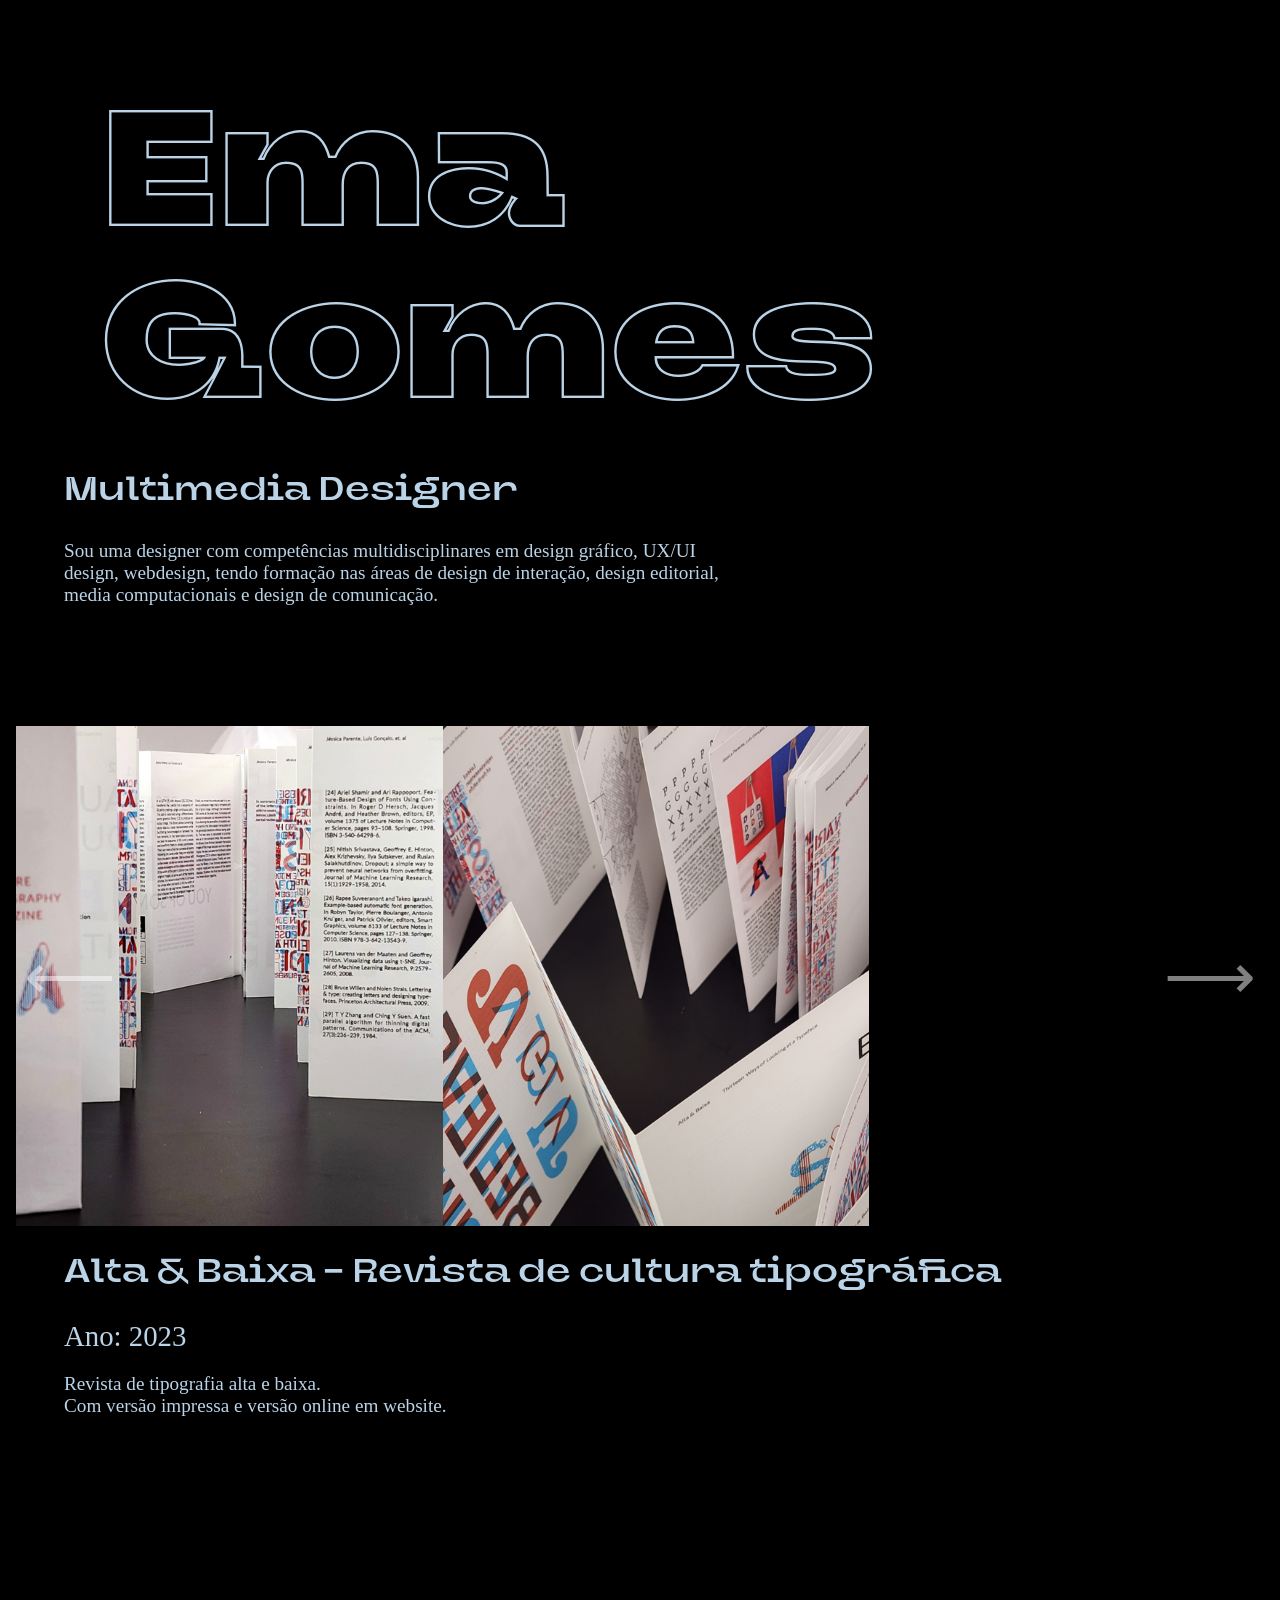
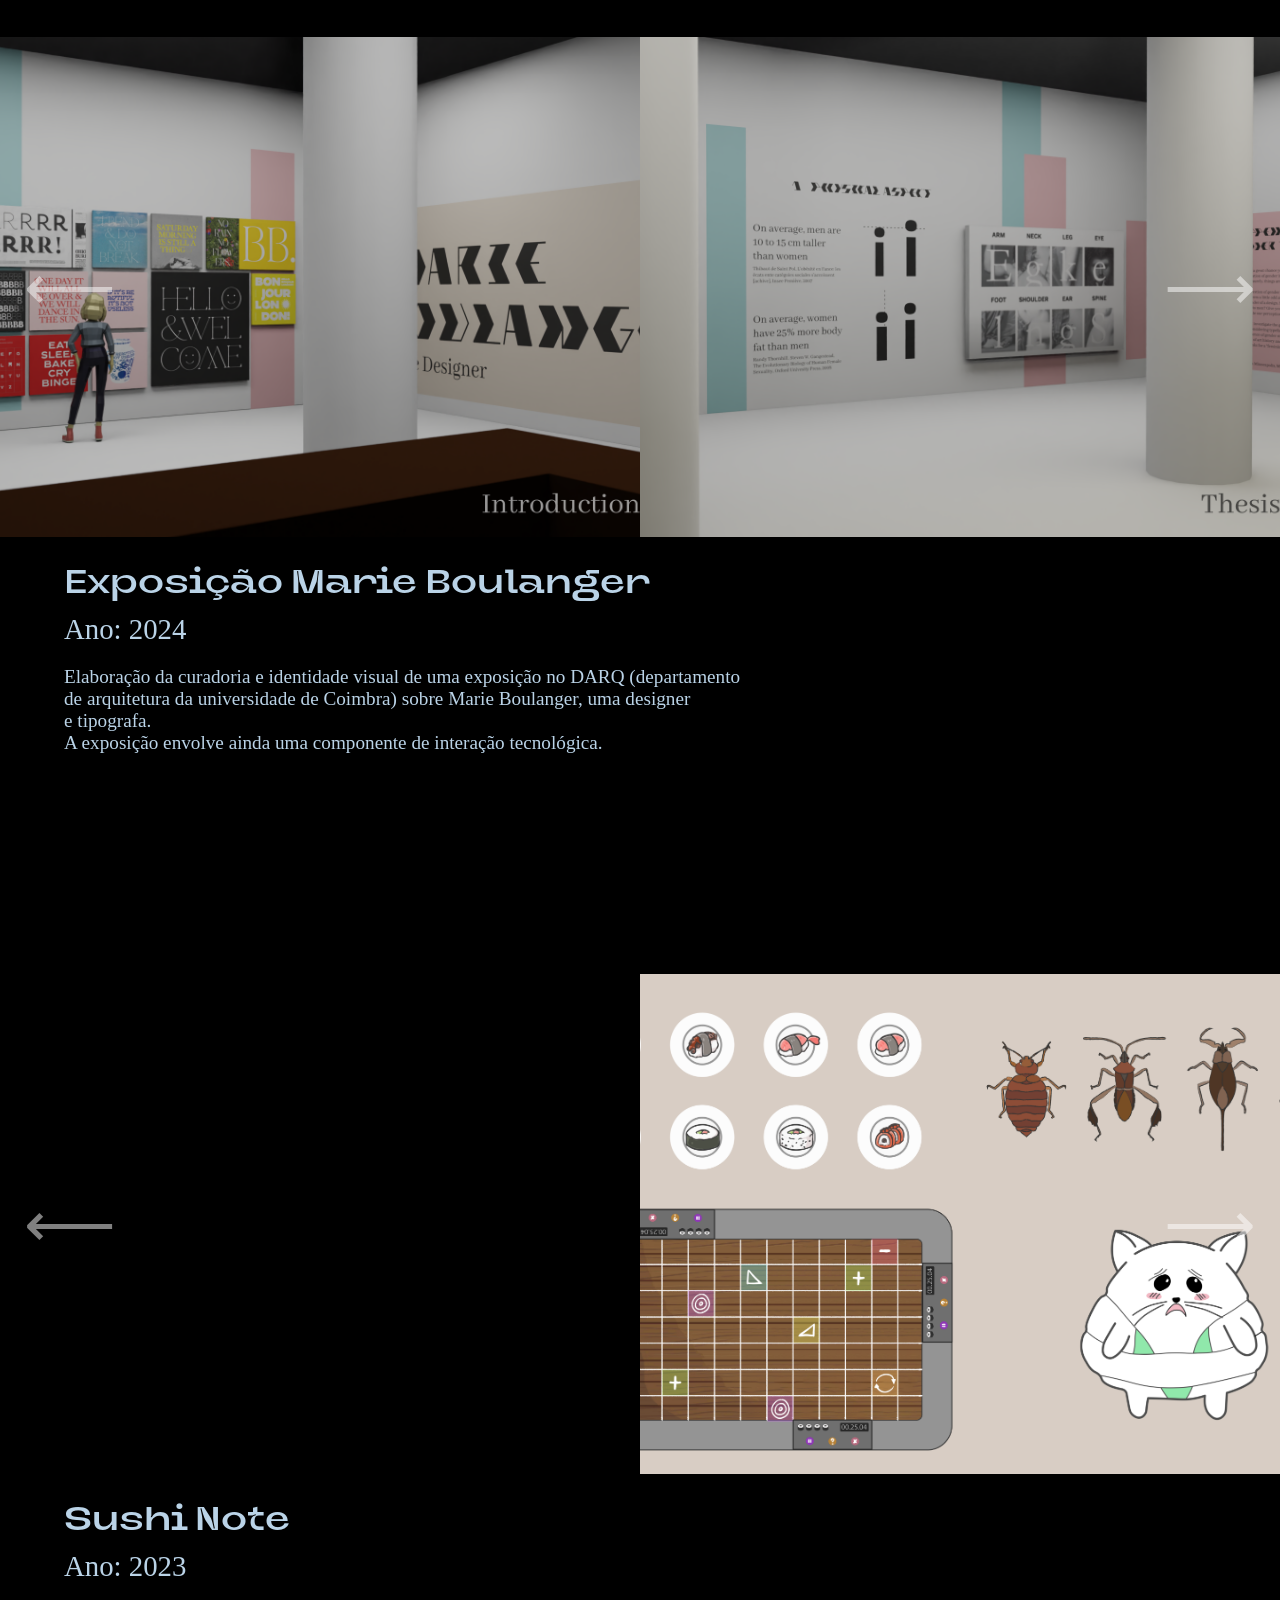
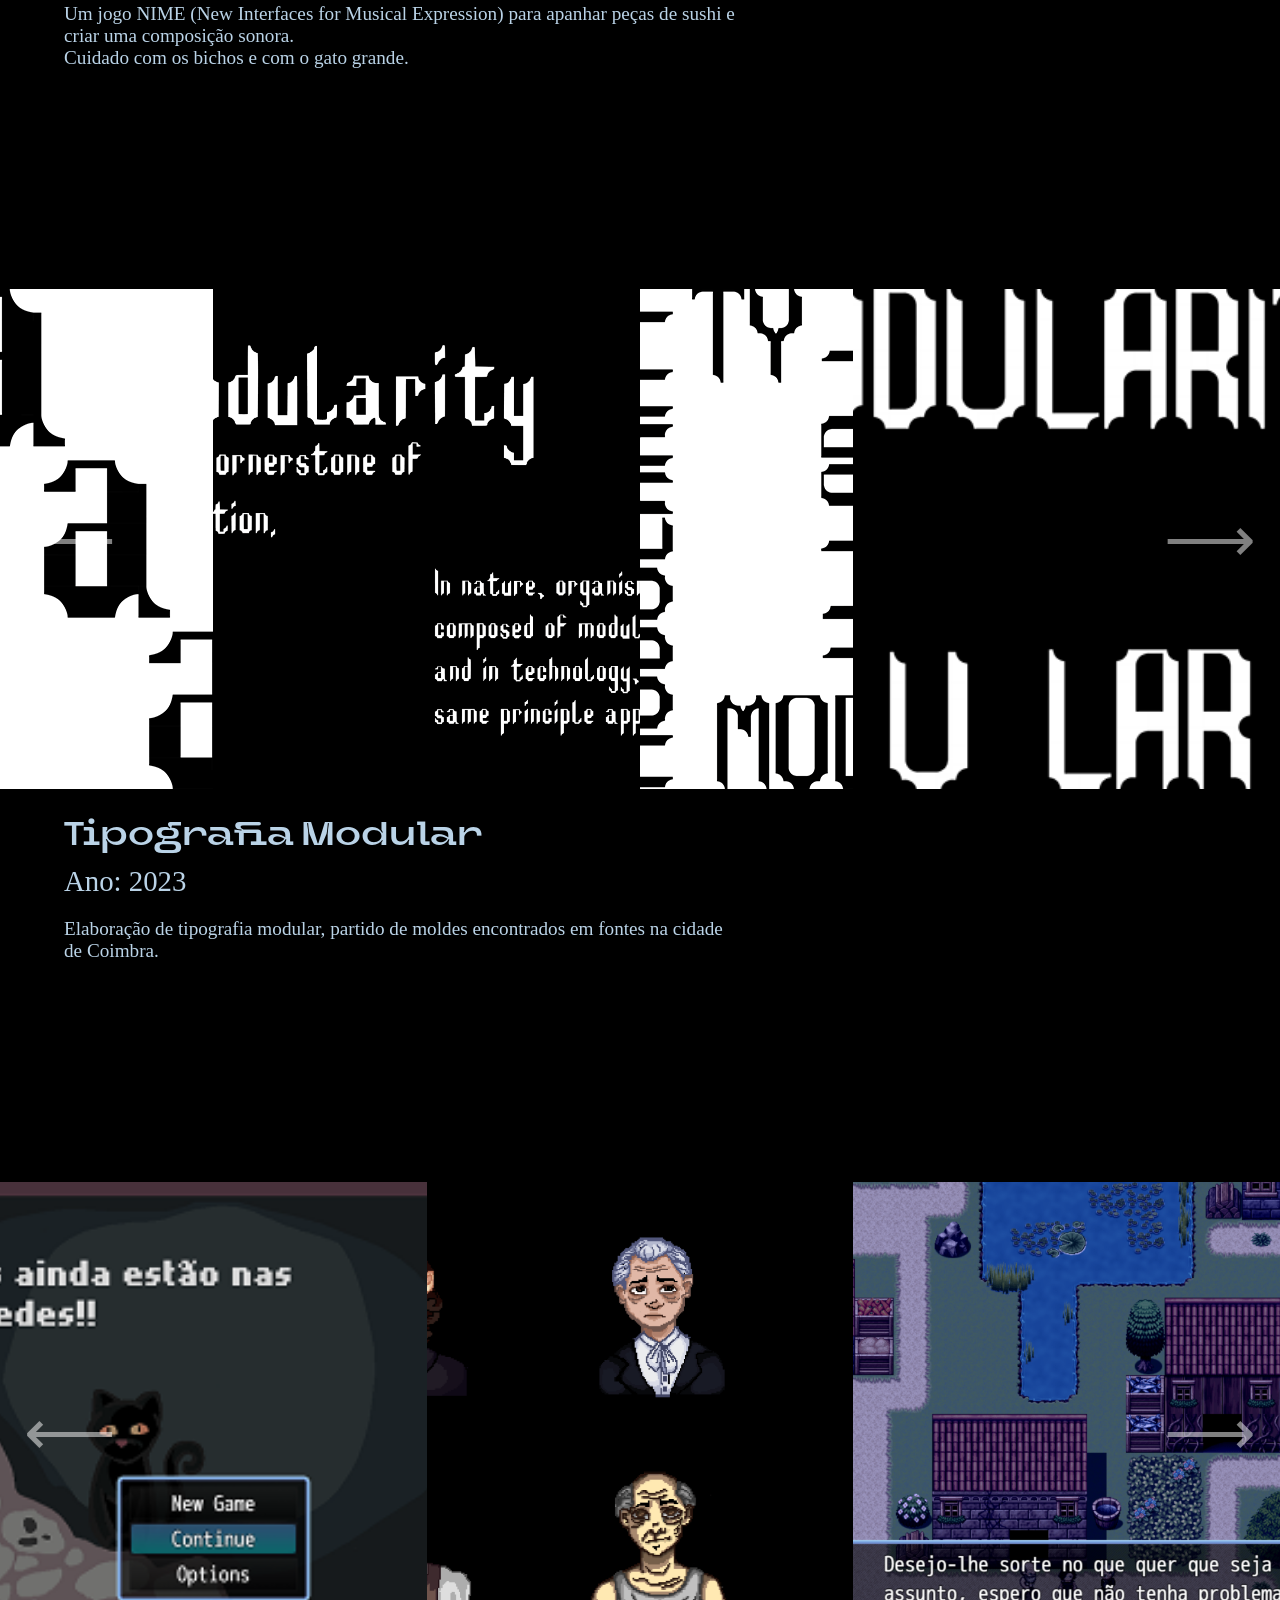
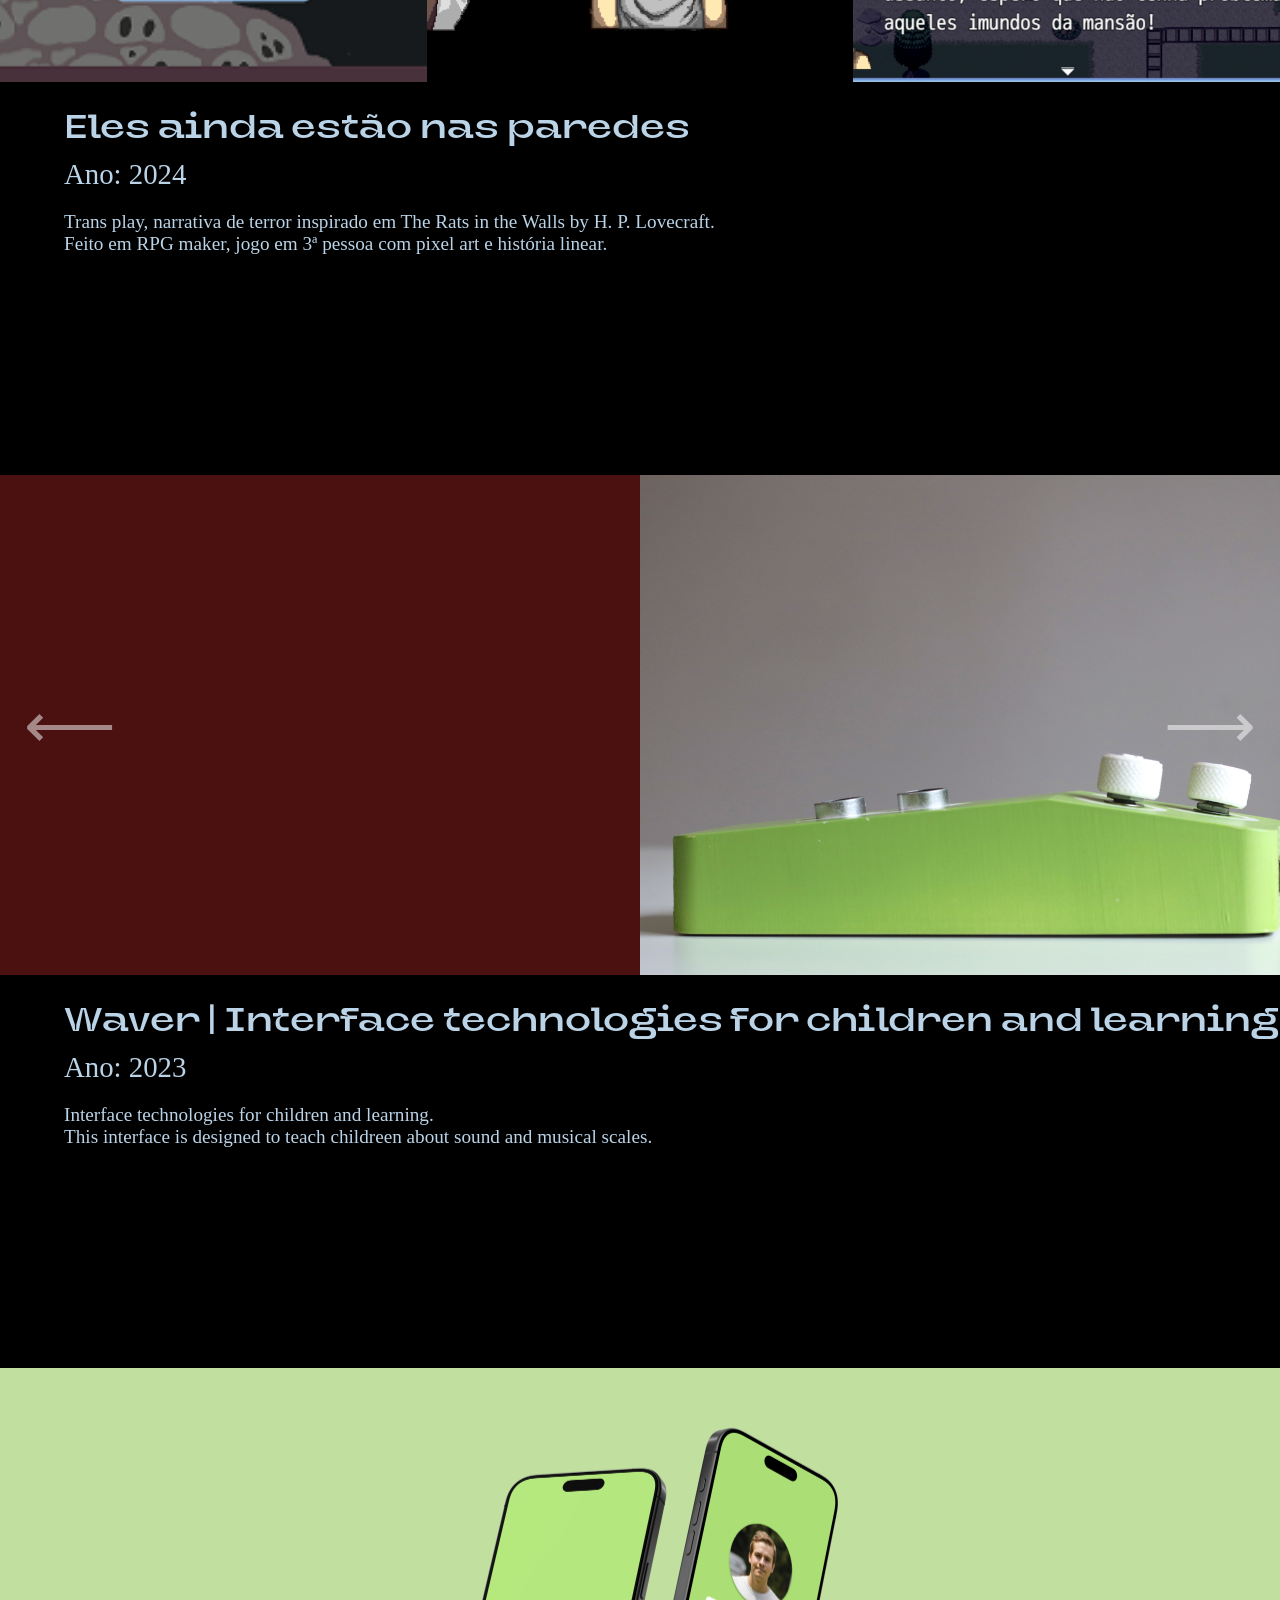
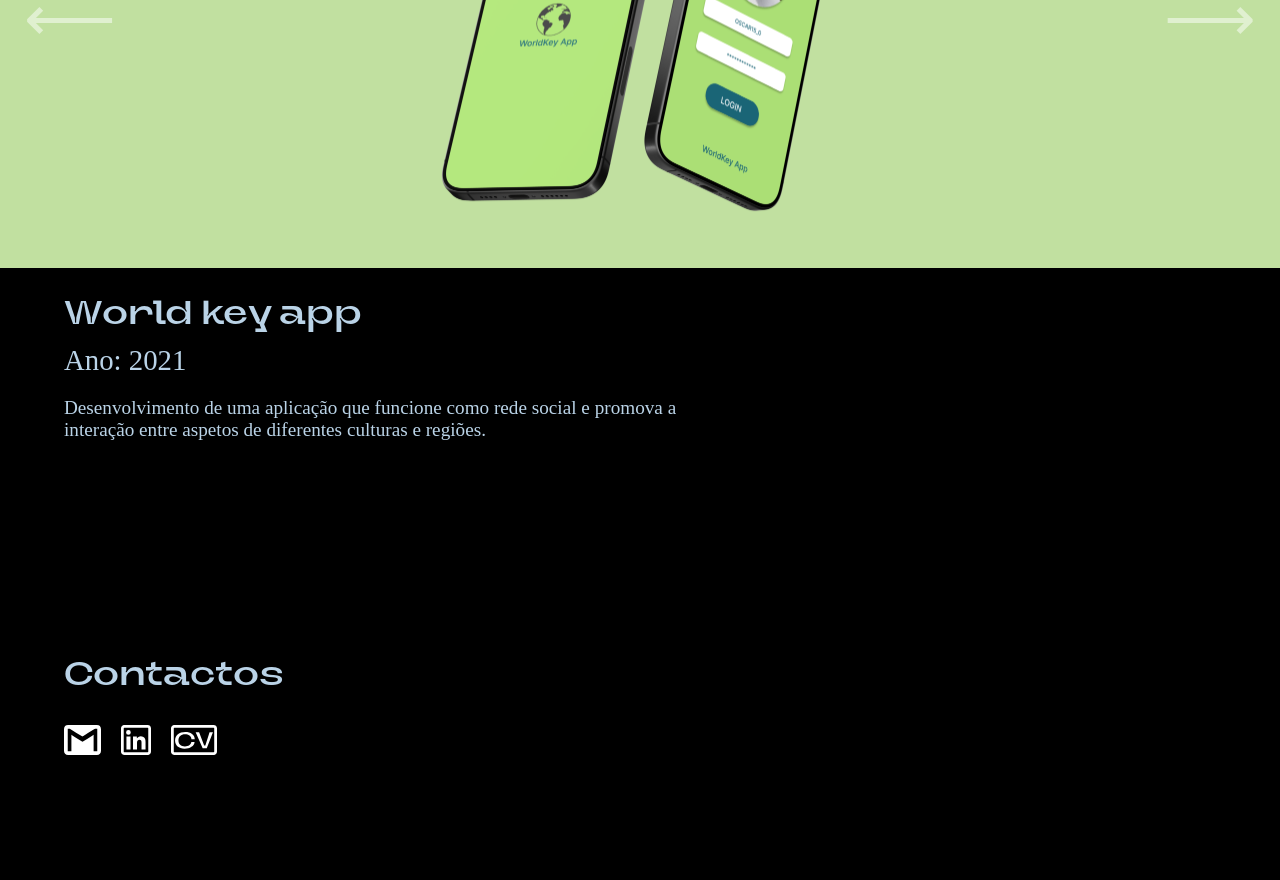
==== portefoleo.html @ 269796a4 "contactos" ====
<!DOCTYPE html>
<html lang="en">
<head>
    <meta charset="UTF-8">
    <meta name="viewport" content="width=device-width, initial-scale=1.0">
    <link rel="stylesheet" href="css/port.css">
    <title>Portefóleo</title>
</head>
<body>

    <!-- <svg 
    viewBox="0 0 200 200"
    xmlns='http://www.w3.org/2000/svg'>

    <filter id='noiseFilter'>
        <feTurbulence 
        type='fractalNoise' 
        baseFrequency='0.85' 
        numOctaves='3' 
        stitchTiles='stitch' />
    </filter>

    <rect
        width='100%' 
        height='100%' 
        filter='url(#noiseFilter)' />
    </svg> 

    <rect width='100%' height='100%' filter='url(#noiseFilter)' />
    </svg>-->

    <div id = "noise"></div>
    <section className = "first-page">
        <div class="nome">
            <!-- <img id = "ema" src = "imagens/ema.png" height = 300px>
            <img id = "gomes"src = "imagens/gomes.png" height = 300px> -->
            <h1 class = n>Ema Gomes</h1>
            <h3 class = "n2">Multimedia Designer</h3>
            <p class = "desc desc1">Sou uma designer com competências multidisciplinares em design gráfico, UX/UI design, webdesign, tendo formação nas áreas de design de interação, design editorial, media computacionais e design de comunicação.</p>

            
        </div>
        
        <!-- <h1>Ema Gomes</h1> -->
        
        
        <!-- <p>Interaction <br/> User experience <br/> Editorial </p> -->
        <!-- <p>Picture</p> -->
        <!-- <p><a href="#portfoleo">See my portfoleo</a></p> -->
    </section>
    


    <section class="work-list">
        <!-- <h2 id = "portfoleo">Portefoleo</h2> -->

        <div class ="works">
            <div class = "work work1 w-altabaixa" data-carousel> <!--Ading scroll h-->
                <div class="imagens">
                    <button class="carrossel-button prev" data-carousel-button="prev">&#10229;</button>
                    <button class="carrossel-button next" data-carousel-button="next">&#10230;</button>
                    <div class = "slide" data-slides>
                        <div class = "item item-1" data-active>
                            <img id="capa-alta-baixa" src="imagens/altabaixa/Pictur1.png" alt="capa" height = 385px>
                            <img src="imagens/altabaixa/Picture8.png" alt="capa" height = 385px>
                            <img src="imagens/altabaixa/Picture9.png" alt="" height = 385px>
                        </div>
                        <div class = "item item-2" >
                            <img src="imagens/altabaixa/Picture3.png" alt="" height = 385px>
                            <img src="imagens/altabaixa/Picture4.png" alt="" height = 385px>
                            <img src="imagens/altabaixa/Picturee13.png" alt="" height = 385px>
                            
                        </div>
                        <div class = "item item-3" >
                            <img src="imagens/altabaixa/Picture5.png" alt="" height = 385px>
                            <img src="imagens/altabaixa/Picture6.png" alt="" height = 385px>
                            <img src="imagens/altabaixa/Picture14.png" alt="" height = 385px>
                        </div>
                        <div class = "item item-4" >
                            <iframe width="560" height="315" src="https://www.youtube.com/embed/4wIBXb7jiBE?si=EVlKuIB4QHSi4cDA" title="YouTube video player" frameborder="0" allow="accelerometer; autoplay; clipboard-write; encrypted-media; gyroscope; picture-in-picture; web-share" referrerpolicy="strict-origin-when-cross-origin" allowfullscreen></iframe>
                        </div>
                        <div class = "item item-5">
                            <img src="imagens/altabaixa/poster1.png" alt="" height = 385px>
                            <img src="imagens/altabaixa/poster2.png" alt="" height = 385px>
                            <img src="imagens/altabaixa/poster3.png" alt="" height = 385px>
                            <img src="imagens/altabaixa/poster4.png" alt="" height = 385px>
                        </div>
                    </div>
                </div>
                <h3 class="n3">Alta & Baixa - Revista de cultura tipográfica</h3>|
                <p class="n3">Ano: 2023</p>
                <p class = "desc">Revista de tipografia alta e baixa. <br> Com versão impressa e versão online em website.</p>
            </div>

            <div class = "work work2 w-marie">
                <div class = "imagens" data-carousel>
                    <button class="carrossel-button prev"  data-carousel-button="prev">&#10229;</button>
                    <button class="carrossel-button next"  data-carousel-button="next">&#10230;</button>
                    <div class = "slide" data-slides>
                        <div class = "item item-1" data-active>
                            <img src="imagens/marieboulanger/rooms/1.png" alt="" height = 485px>
                            <img src="imagens/marieboulanger/rooms/2.png" alt="" height = 485px>
                            
                            <!-- <img src="imagens/marieboulanger/p3.png" alt="" height = 285px> -->
                        </div>
                        <div class = "item item-2">
                            <img src="imagens/marieboulanger/p1.png" alt="" height = 485px>
                            <img src="imagens/marieboulanger/p2.png" alt="" height = 485px>
                        </div>
                        <div class = "item item-3">
                            <img src="imagens/marieboulanger/rooms/3.png" alt="" height = 485px>
                            <img src="imagens/marieboulanger/rooms/4.png" alt="" height = 485px>
                        </div>
                        <div class = "item item-4">
                            <!-- <video autoplay muted loop poster="??" height="485">
                                <source src="imagens/marieboulanger/36_Days_Type.mp4" type="video/mp4">
                            </video> -->
                            <iframe width="560" height="315" src="https://www.youtube.com/embed/sMbvD4n1VCU?si=5AUsHTsv8pdJV5V3" title="YouTube video player" frameborder="0" allow="accelerometer; autoplay; clipboard-write; encrypted-media; gyroscope; picture-in-picture; web-share" referrerpolicy="strict-origin-when-cross-origin" allowfullscreen></iframe>
                            <img src="imagens/marieboulanger/rooms/5.png" alt="" height = 485px>                        
                        </div>
                        <div class = "item item-4">
                            <img src="imagens/marieboulanger/rooms/6.png" alt="" height = 485px>
                            <img src="imagens/marieboulanger/rooms/7.png" alt="" height = 485px>
                        </div>
                        <div class = "item item-4">
                            <img src="imagens/marieboulanger/p3.png" alt="" height = 485px>
                            <iframe width="560" height="315" src="https://www.youtube.com/embed/MCFWyleUCBg?si=Qqrh56YI_nTz22EN" title="YouTube video player" frameborder="0" allow="accelerometer; autoplay; clipboard-write; encrypted-media; gyroscope; picture-in-picture; web-share" referrerpolicy="strict-origin-when-cross-origin" allowfullscreen></iframe>
                        </div>
                    </div>
                    <!--Falta colocar a parte dos mockups e posters-->
                </div>
                <h3 class="n3">Exposição Marie Boulanger</h3>
                <p class="n3">Ano: 2024</p>
                <p class="desc">Elaboração da curadoria e identidade visual de uma exposição no DARQ (departamento de arquitetura da universidade de Coimbra) sobre Marie Boulanger, uma designer e tipografa. <br> A exposição envolve ainda uma componente de interação tecnológica.</p>
            </div>

            <div class = "work work3 w-sushinote">
                <div class = "imagens" data-carousel>
                    <button class="carrossel-button prev" data-carousel-button="prev">&#10229;</button>
                    <button class="carrossel-button next" data-carousel-button="next">&#10230;</button>
                    <div class = "slide" data-slides>
                        <div class = "item item-1" data-active>
                            <iframe width="560" height="315" src="https://www.youtube.com/embed/Fs2k1uYYgh0?si=ehAZXRCUzp5EtNRN" title="YouTube video player" frameborder="0" allow="accelerometer; autoplay; clipboard-write; encrypted-media; gyroscope; picture-in-picture; web-share" referrerpolicy="strict-origin-when-cross-origin" allowfullscreen></iframe>
                            <img src="imagens/sushinote/elements.png" alt="" height = 485px>
                        </div>

                        <div class = "item item-2">
                            <iframe width="560" height="315" src="https://www.youtube.com/embed/pf9GirSOovY?si=-qsAGAyyQZOoTmWD" title="YouTube video player" frameborder="0" allow="accelerometer; autoplay; clipboard-write; encrypted-media; gyroscope; picture-in-picture; web-share" referrerpolicy="strict-origin-when-cross-origin" allowfullscreen></iframe>
                            
                        </div>
                        
                        <!-- <div class = "item item-3">
                            <img src="imagens/sushinote/one.gif" alt="" height = 285px>
                            <img src="imagens/sushinote/two.png" alt="" height = 285px>             
                        </div>

                        <div class = "item item-4">
                            <img src="imagens/sushinote/three.gif" alt="" height = 285px>
                            <img src="imagens/sushinote/four.png" alt="" height = 285px>  
                        </div> -->

                        <div class = "item item-3">
                            <!-- <video autoplay muted loop poster="??" height="485">
                                <source src="imagens/sushinote/prototype.mp4" type="video/mp4">
                            </video> -->
                            <iframe width="560" height="315" src="https://www.youtube.com/embed/y2a5HXGPTXo?si=jwbASb5cFgnd18TG" title="YouTube video player" frameborder="0" allow="accelerometer; autoplay; clipboard-write; encrypted-media; gyroscope; picture-in-picture; web-share" referrerpolicy="strict-origin-when-cross-origin" allowfullscreen></iframe>
                            <img src="imagens/sushinote/paper2.jpg" alt="" height = 485px>
                            <img src="imagens/sushinote/paper.jpg" alt="" height = 485px>
                        </div>
                    </div>
                </div>
                <h3 class="n3">Sushi Note</h3>
                <p class="n3">Ano: 2023</p>
                <p class="desc">Um jogo NIME (New Interfaces for Musical Expression) para apanhar peças de sushi e criar uma composição sonora. <br> Cuidado com os bichos e com o gato grande.</p>
            </div>

            <div class = "work work4 w-tipografia">
                <div class = "imagens" data-carousel>
                    <button class="carrossel-button prev" data-carousel-button="prev">&#10229;</button>
                    <button class="carrossel-button next" data-carousel-button="next">&#10230;</button>
                    <div class = "slide" data-slides>
                        <div class = "item item-1" data-active>
                                <img class = "img-vertical" src="imagens/tipografiamodular/fonte1/post1.png" alt="" height = 485px>
                                <img class = "img-horizontal" src="imagens/tipografiamodular/f1_preto.png" alt="" height = 485px> 
                                <img class = "img-vertical" src="imagens/tipografiamodular/fonte1/post6.png" alt="" height = 485px>
                                <img class = "img-horizontal" src="imagens/tipografiamodular/fonte1/post22.png" alt="" height = 485px >  
                                                  
                        </div>
                        <div class = "item item-2"> 
                            <img class = "img-vertical" src="imagens/tipografiamodular/fonte2/post1.png" alt="" height = 485px>
                                <img class = "img-horizontal" src="imagens/tipografiamodular/f2_preto.png" alt="" height = 485px> 
                                <img class = "img-vertical" src="imagens/tipografiamodular/fonte2/post2.png" alt="" height = 485px>
                                <img class = "img-horizontal" src="imagens/tipografiamodular/fonte2/post3.png" alt="" height = 485px >  
                        </div>
                        <div class = "item item-3"> 
                            <img class = "img-vertical" src="imagens/tipografiamodular/fonte3/post1.png" alt="" height = 485px>
                                <img class = "img-horizontal" src="imagens/tipografiamodular/f3_preto.png" alt="" height = 485px> 
                                <img class = "img-vertical" src="imagens/tipografiamodular/fonte3/post3.png" alt="" height = 485px>
                                <img class = "img-horizontal" src="imagens/tipografiamodular/fonte3/post4.png" alt="" height = 485px >  
                        </div>
                    </div>
                </div>
                
                <h3 class="n3">Tipografia Modular</h3>
                <p class="n3">Ano: 2023</p>
                <p class="desc">Elaboração de tipografia modular, partido de moldes encontrados em fontes na cidade de Coimbra.</p>
            </div> 

            <div class = "work work5 w-ratosparedes">
                <div class = "imagens" data-carousel>
                    <button class="carrossel-button prev" data-carousel-button="prev">&#10229;</button>
                    <button class="carrossel-button next" data-carousel-button="next">&#10230;</button>
                    <div class = "slide" data-slides>
                        <div class = "item item-1" data-active>
                            <img src="imagens/ratos_paredes/menu_jogo.png" alt="" height = 385px>
                            <img src="imagens/ratos_paredes/personagens.png" alt="" height = 385px>
                            <img src="imagens/ratos_paredes/aldeia.png" alt="" height = 385px>
                            
                        </div>

                        <div class = "item item-2">
                            <img src="imagens/ratos_paredes/castelo.png" alt="" height = 385px>
                            <img src="imagens/ratos_paredes/cutscene1.png" alt="" height = 385px>
                            <img src="imagens/ratos_paredes/cutscene2.png" alt="" height = 385px>
                        </div>

                        <div class = "item item-3">
                            <img src="imagens/ratos_paredes/biblioteca.png" alt="" height = 385px>
                            <img src="imagens/ratos_paredes/porao.png" alt="" height = 385px>
                            <img src="imagens/ratos_paredes/quarto_jogo.png" alt="" height = 385px>
                        </div>
                    <!--Colocar vídeos de demo + making off-->
                    </div>
                </div>
                <h3 class="n3">Eles ainda estão nas paredes</h3>
                <p class="n3">Ano: 2024</p>
                <p class="desc">Trans play, narrativa de terror inspirado em The Rats in the Walls by H. P. Lovecraft. <br>Feito em RPG maker, jogo em 3ª pessoa com pixel art e história linear.</p>
            </div>

            <div class = "work work6 w-waver">
                <div class = "imagens" data-carousel>
                    <button class="carrossel-button prev" data-carousel-button="prev">&#10229;</button>
                    <button class="carrossel-button next" data-carousel-button="next">&#10230;</button>
                    <div class = "slide" data-slides>
                        <div class = "item item-1" data-active>
                            <!-- <video autoplay muted loop poster="??" height="485">
                                <source src="imagens/waver/waver_video_f.mp4" type="">
                            </video> -->
                            <iframe width="560" height="315" src="https://www.youtube.com/embed/N--aQy02pJ4?si=dYFqsjOKTgSWaX5U" title="YouTube video player" frameborder="0" allow="accelerometer; autoplay; clipboard-write; encrypted-media; gyroscope; picture-in-picture; web-share" referrerpolicy="strict-origin-when-cross-origin" allowfullscreen></iframe>
                            <img src="imagens/waver/waver1.jpg" alt="" height = 485px>
                        </div>
                        <div class="item item-2">
                            <img src="imagens/waver/waver2.jpg" alt="" height = 485px>
                            <img src="imagens/waver/waver3.jpg" alt="" height = 485px>
                        </div>
                        <div class="item item-3">
                            <img src="imagens/waver/img1.png" alt="" height="485">
                            <img src="imagens/waver/img2.png" alt="" height="485">
                            <img src="imagens/waver/img3.png" alt="" height="485">
                        </div>
                        <!--Colocar interface digital (os 3 instrumentos) + desenhos iniciais-->
                    </div>
                </div>
                <h3 class="n3">Waver | Interface technologies for children and learning</h3>
                <p class="n3">Ano: 2023</p>
                <p class="desc">Interface technologies for children and learning.<br> This interface is designed to teach childreen about sound and musical scales.</p>
            </div>

            <div class = "work work7 w-app">
                <div class = "imagens" data-carousel>
                    <button class="carrossel-button prev" data-carousel-button="prev">&#10229;</button>
                    <button class="carrossel-button next" data-carousel-button="next">&#10230;</button>
                    <div class = "slide" data-slides>
                        <div class = "item item-1" data-active>
                            <img src="imagens/appworldkey/app.png" alt="" height = 485px>
                        </div>

                        <div class = "item item-2">
                            <img src="imagens/appworldkey/app1.png" alt="" height = 485px>
                        </div>

                        <div class = "item item-3">
                            <img src="imagens/appworldkey/app2.png" alt="" height = 485px>
                        </div>
                    </div>
                </div>
                <h3 class="n3">World key app</h3>
                <p class="n3">Ano: 2021</p>
                <p class="desc">Desenvolvimento de uma aplicação que funcione como rede social e promova a interação entre aspetos de diferentes culturas e regiões.</p>
            </div>

            <!-- <div class = "work work8">
                <div class = "imagens" data-carousel>
                    <button class="carrossel-button prev" data-carousel-button="prev">&#10229;</button>
                    <button class="carrossel-button next" data-carousel-button="next">&#10230;</button>
                    <div class = "slide" data-slides>
                        <div class = "item item-1">

                        </div>

                        <div class = "item item-2">
                            
                        </div>
                    </div>
                    
                </div>
                <h3>Dissertação</h3>
            </div> -->
            
        </div>

    </section>

    <section class="contacts">
        <h3 class = "n3">Contactos</h3>
        <div class="desc contactos-lista">
            <a href="mailto:emalgomes@gmail.com"><img class="gmail" src="imagens/zcontactos/gmail.svg"></a>
            <a href="www.linkedin.com/in/ema-gomes-b867931bb"><img class="linkdin" src="imagens/zcontactos/lin.svg"></a>
            <a href=""><img class="cv" src="imagens/zcontactos/cv.svg"></a>
            
        </div>
        
    </section>


    
</body>
<script src = "js/port.js"></script>
</html>
---- css/port.css ----
:root{
    --background-color:#444A34;
    --background-color:#000000;
    /* --background-color:#B0A184; */
    --font-color: #BAD3E7;
}

*, *::before, *::after {
    box-sizing: border-box;
}

body{
    margin:0;
    padding: 0;
    background-color: var(--background-color);
    /* overflow-y: hidden; */
    overflow-x: hidden;
    
}

@font-face {
    font-family: "NeueMetanaNext-SemiBold";
    src: url('font/NeueMetanaNext-SemiBold.otf') format('opentype');
    font-weight: 600;
    font-style: normal;
} 

/*algo no kerning n ta bem*/

@font-face {
    font-family: "NeueMetanaNextOutline-Black";
    src: url('font/NeueMetanaNextOutline-Black.otf') format('opentype');
    font-weight: 600;
    font-style: normal;
} 

/* #noiseFilter{
    position: absolute;
    z-index: -1;
}  */



#noise {
  position: absolute;
  z-index: -1;
  width: 100%;
  height: 1900px;
  background-color: transparent;
  /* background: rgba(100, 100, 100, 0.6), */
  /* background: linear-gradient(to top, black, transparent), */
     background:url(https://grainy-gradients.vercel.app/noise.svg); 
    /* url(grain_1.svg); */

  filter: contrast(200%) brightness(20%);

  /* filter: invert(1); */
}

/* .nome{
    height: 700px;
} */

.n{
    margin-top: 0;
    padding: 100px;
    padding-bottom: 0px;
    margin-bottom: 10px;
}

#ema,#gomes{
    display: block;
    position: absolute;
    /* z-index: 2; */
}

#ema{
    top: 50px;
    left: 400px;
    transform:rotate(3deg);
    /* filter: drop-shadow(5px 5px 5px #222); */
    /* filter: invert(1); */
}

#ema:hover ~ #gomes, #ema:hover, #ema:hover { 
    filter: invert(1);
}


#gomes{
    top: 400px;
    left: 400px;
    transform: rota(-10deg);
    /* filter: drop-shadow(5px 5px 5px #222); */
    /* filter: invert(1); */
}


h1{
    font-family: "NeueMetanaNextOutline-Black";
    font-size: 10em;
    color: var(--font-color);
}

h2 {
    font-family: "NeueMetanaNext-SemiBold";
    font-size: 3em; 
    color: var(--font-color);
}

h3 {
    font-family: "NeueMetanaNext-SemiBold";
    font-size: 2em; 
    color: var(--font-color);
    margin-bottom: 10px;
}

.n2 {
    padding-left: 5%;
}

.n3 {
    padding-left: 5%;
}

p{
    font-family: "consolas";
    font-size: 1.8em; 
    color: var(--font-color);
    margin: 0;
}

.work{
    margin-bottom: 200px;
}

.desc{
    padding: 20px;;
    padding-left: 5%;
    font-size: 1.2em;
    width: 60%;
    text-wrap: pretty;
}

.desc1{
    margin-bottom: 100px;
}

.imagens, .slide{
    width: 100vw;
    height: 500px;
    position: relative; /*adicionado*/
    display: flex;
    gap: 4vw;
    margin: 0;
    overflow-x: scroll;
    /* overflow-x: hidden; */
    scroll-behavior: smooth;
    /* scroll-snap-type: x mandatory; */
    /* anchor-name: --my-carousel; */
    -webkit-overflow-scrolling: touch; 
    overflow-x: hidden;
}

/* .slide{
    overflow-x: hidden;
    overflow-y: hidden;
} */

.work1 .item img{
    width: calc(100%/3);
}

.work1 .item, .work3 .item, .work5 .item{
    background-color: #000000;
}

.work1 .item iframe{
    display: block;
    width: 860px;
    height:100%;
    /* object-fit: cover; */
    margin: auto;
}

.work1 .item-5 img{
    width: calc(100%/4);
}

img{
    height:100%;
    object-fit: cover;
}

.work2 .item img{
    width: calc(100%/2);
}

.work2 .item iframe{
    height: 100%;
    width: calc(100%/2);
}

.work3 .item img{
    width: calc(100%/2);
}

.work3 .item iframe{
    width: calc(100%/2);
    height: 100%;
}

.work3 .item iframe{
    width: calc(100%/2);
}

.work3 .item-2 iframe{
    display: block;
    margin: auto;
}

.work3 .item-3 img{
    width: calc(100%/4);
}
/* .work3 .item-2 iframe{
    display: block;
    margin: auto;
} */

.work4 .item .img-horizontal{
    width: calc(100%/3);
}
.work4 .item .img-vertical{
    width: calc(100%/6);
}

.work5 .item img{
    width: calc(100%/3)
} 

.work6 .item img{
    width: calc(100%/2);
}

.work6 .item iframe{
    width: calc(100%/2);
    height: 100%;
}

.work6 .item-3 img{
    width: calc(100%/3);
}

.work7 .item img{
    width: calc(100%/2.3);
    height: 100%;
}

.work7 .item img{
    display: block;
    margin: auto;
}



/* .imagens::scroll-button(*){
    border: 0;
    font-size: 2rem;
    background: none;
    color:#000000;
    opacity: 0.7;
    cursor: pointer;
    position: absolute;
    position-anchor: --my-caroussel;
    
} */

/* .imagens::scroll-button(*):hover,
.imagens::scroll-button(*):focus{
    opacity: 1;
}

.imagens::scroll-button(*):disabled{
    opacity:0.2;
    cursor: unset;
} */

/* .imagens::scroll-button(left){
    content: "◄" / "Previous";
    right: calc(anchor(left) - 70px);
    bottom: calc(anchor(top) + 13px);
}

.imagens::scroll-button(right){
    content: "►" / "Next";
    right: calc(anchor(left) - 70px);
    bottom: calc(anchor(top) + 13px);
} */

.slide{
    position: relative;
    overflow-x: hidden;
}

.item{
    position: absolute;
    background-color: rgba(173, 37, 37, 0.432);
    /* border: 1px solid brown; */
    /* padding: 20px; */

    flex: 0 0 100%;
    scroll-snap-align: center;
    font-size: 0;
    inset: 0; /*adicionado*/
    opacity: 0;/*adicionado*/
    margin:0;/*adicionado*/
    padding:0;/*adicionado*/
    pointer-events: none;
}

.item[data-active]{
    opacity: 1;
    pointer-events: all;
    overflow-x: hidden;
}

/* slide in from the right (next)*/
@keyframes slideInFromRight {
    from { transform: translate(100%); }
    to { transform: translate(0%);}
}

/*slide in from the left (prev)*/
@keyframes slideInFromLeft {
    from { transform: translateX(-100%) }
    to { transform: translateX(0); }
}

.item[data-active][data-direction = "next"] {
    animation: slideInFromRight 0.4s ease forwards;
}

.item[data-active][data-direction = "prev"] {
    animation: slideInFromLeft 0.4s ease forwards;
}

.carrossel-button{
    position: absolute;
    background: none;
    border: none;
    font-size: 4rem;
    top: 50%;
    z-index: 2;
    transform: translateY(-50%);
    color: rgba(255, 255, 255, .5);
    cursor: pointer;
    /* border-radius: .25rem; */
    padding: 0 .5rem;
    /* background-color: rgba(0, 0, 0, .1); */
}

.carrossel-button:hover,
.carrossel-button:focus{
    color:white;
    /* background-color: rgba(0, 0, 0, .2); */
}

/* .carrossel-button:focus{
    outline: 1px solid black;
} */

.carrossel-button.prev {
    left: 1rem;

}

.carrossel-button.next {
    right: 1rem;

}


.work7 .item{
    background-color: #C1E0A0;
   
}


#capa-alta-baixa{
    filter: hue-rotate(7deg);
    /* filter: saturate(200%); */
}



.linkdin{
    height:30px;
    width: 30px;
}

.gmail, .cv{
    height:30px;
}

.contactos-lista{
    display: flex;
    gap: 20px;

    margin-bottom: 100px;
}
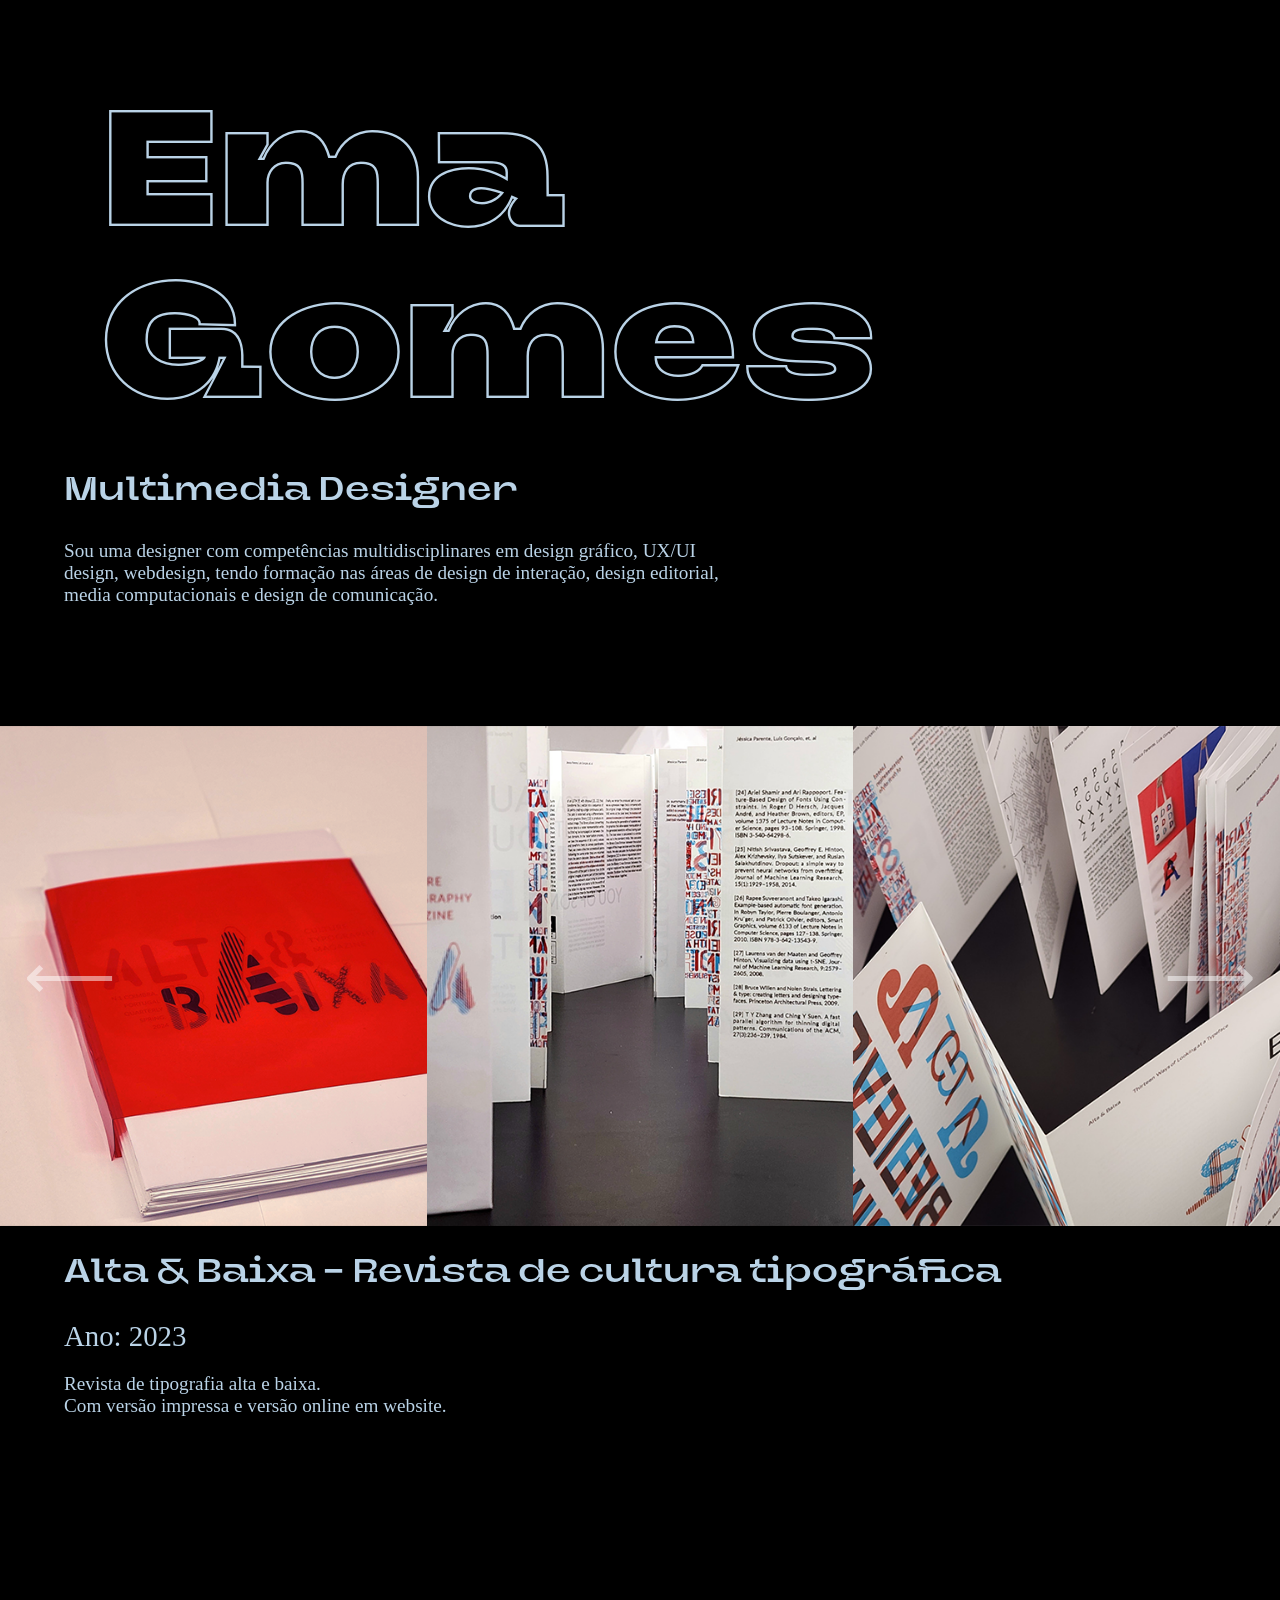
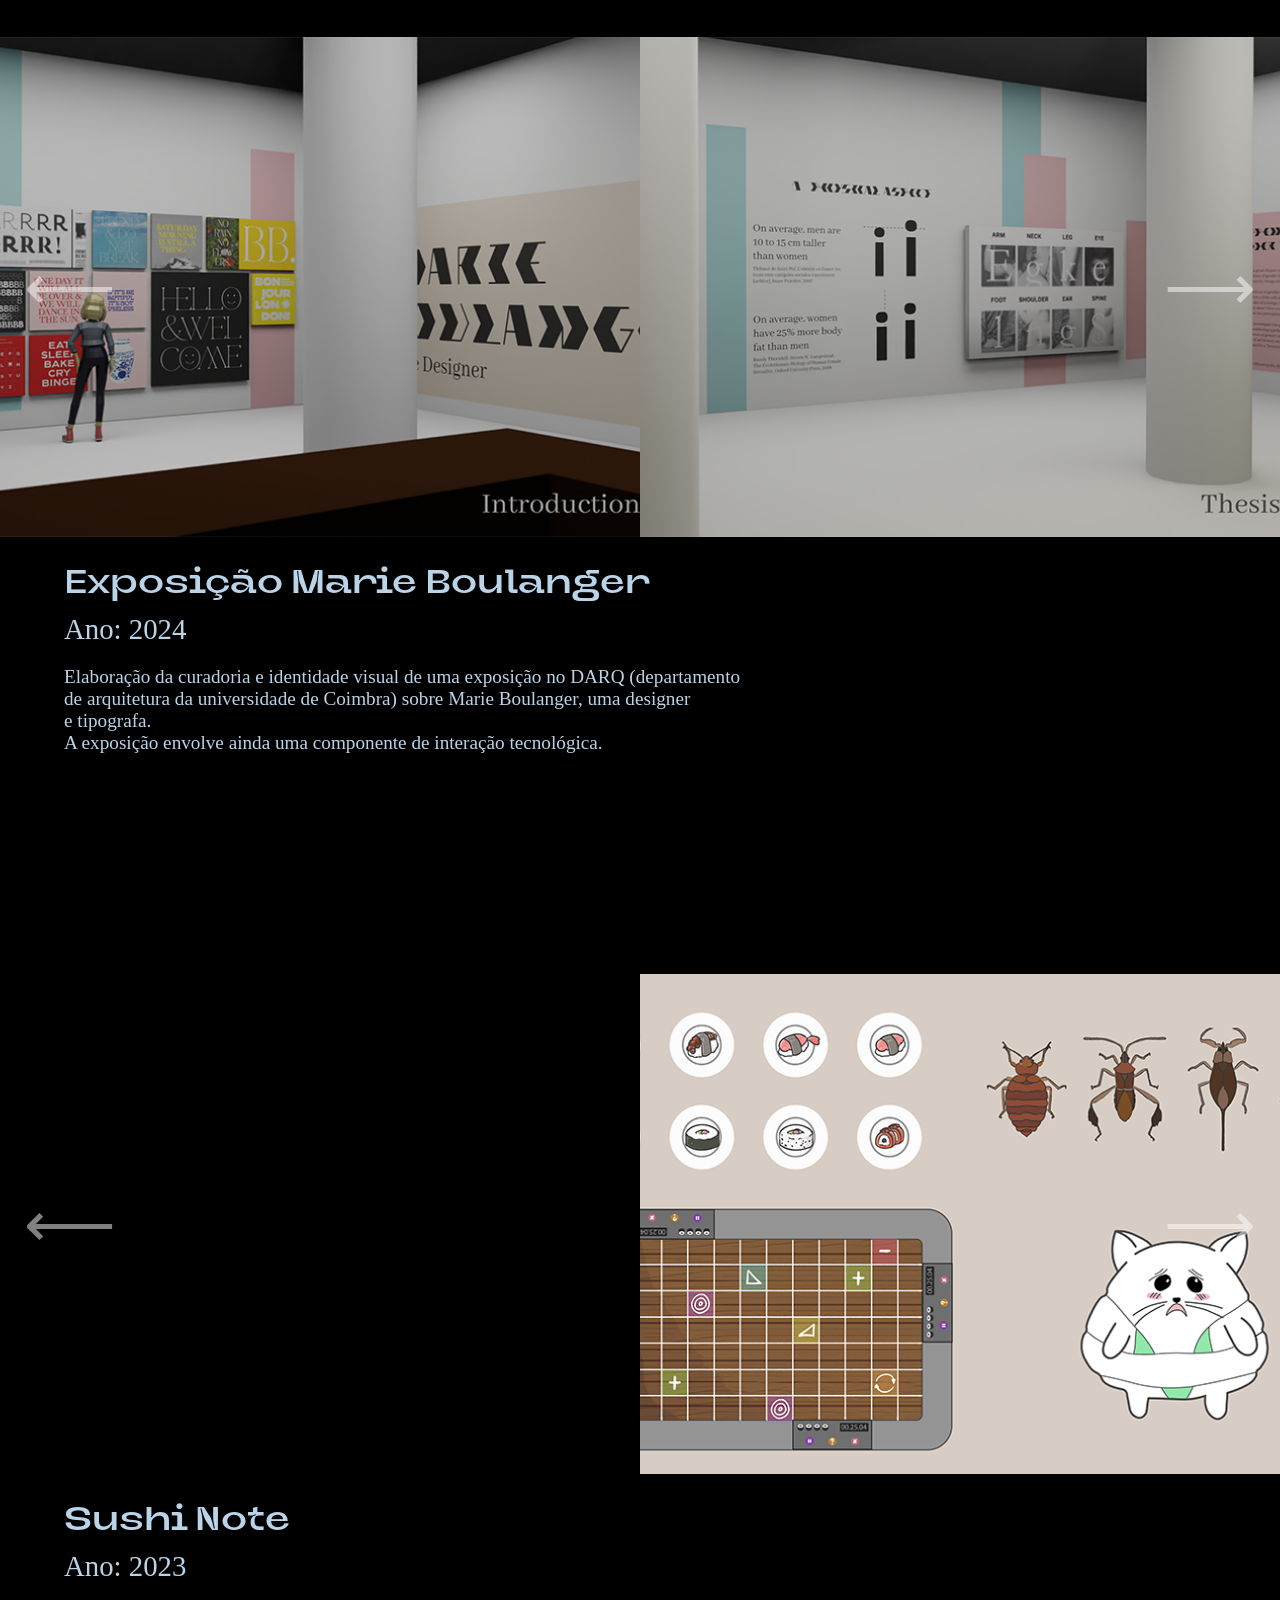
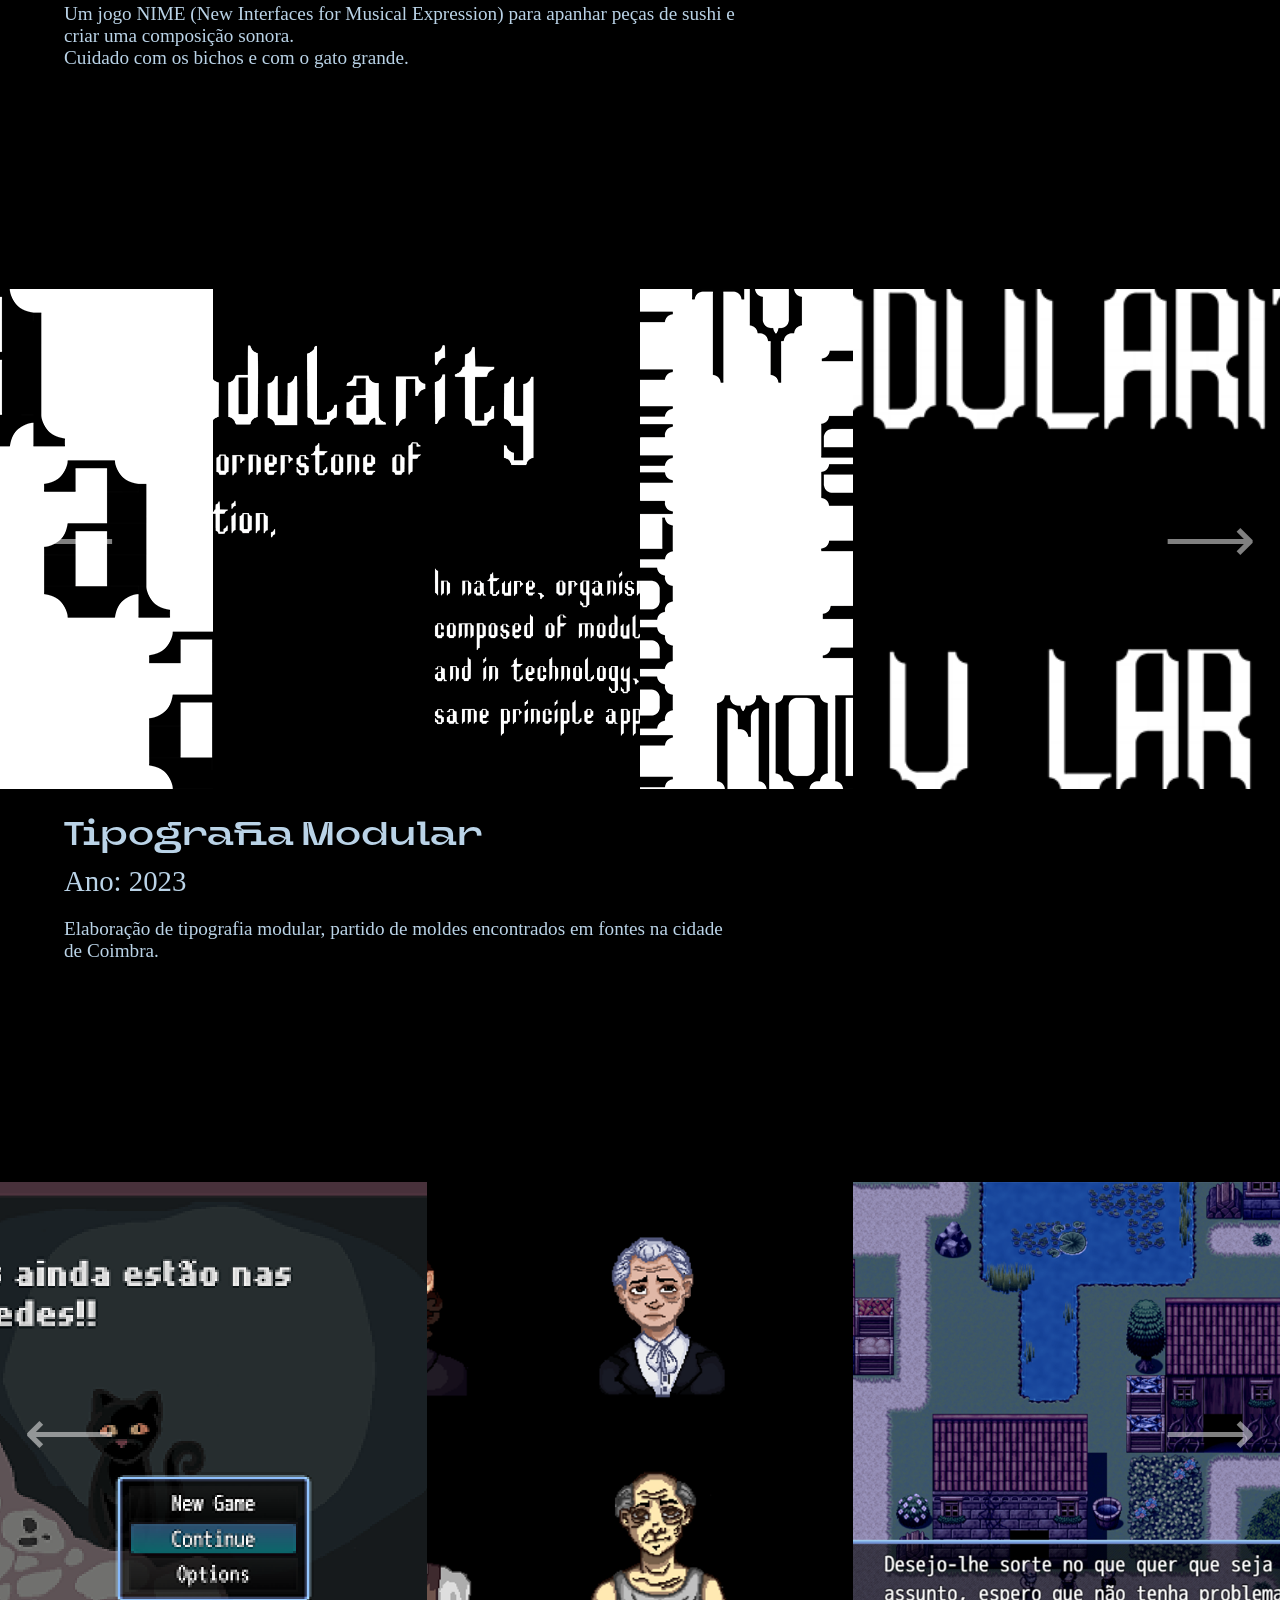
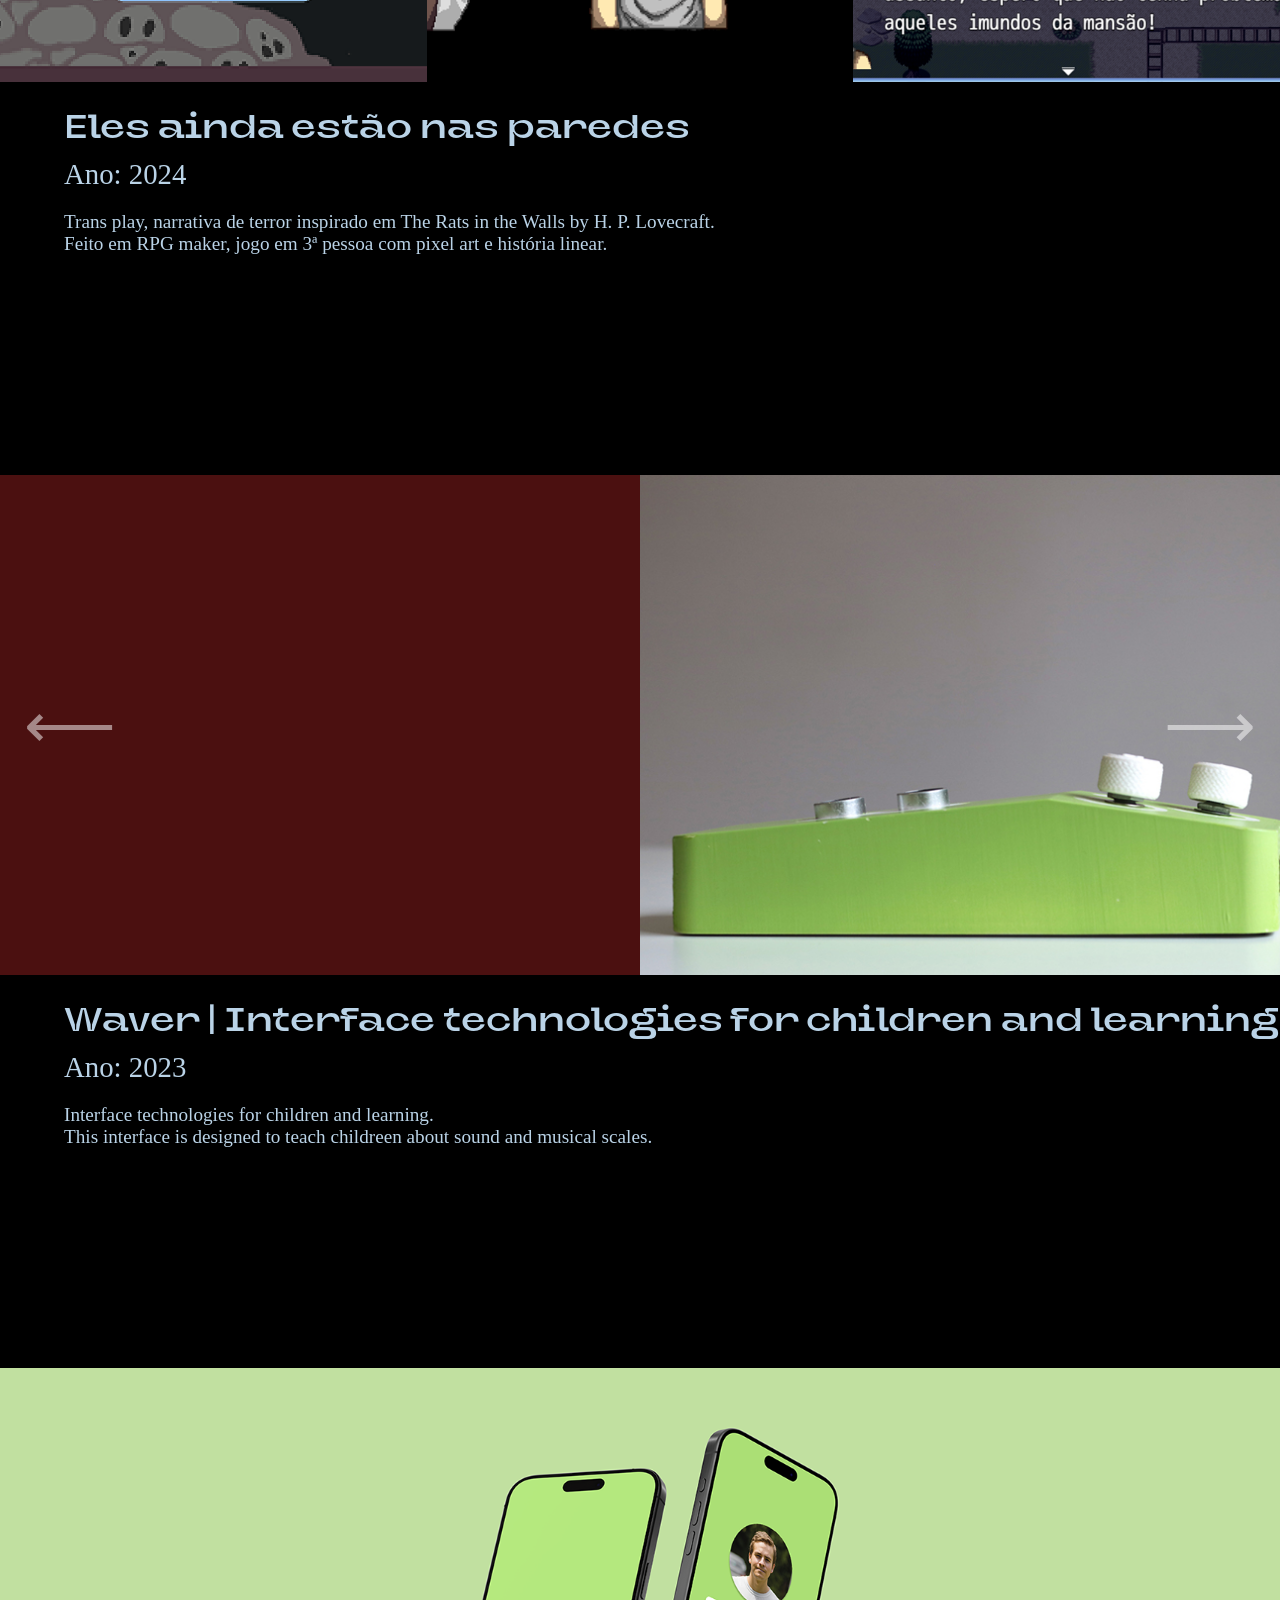
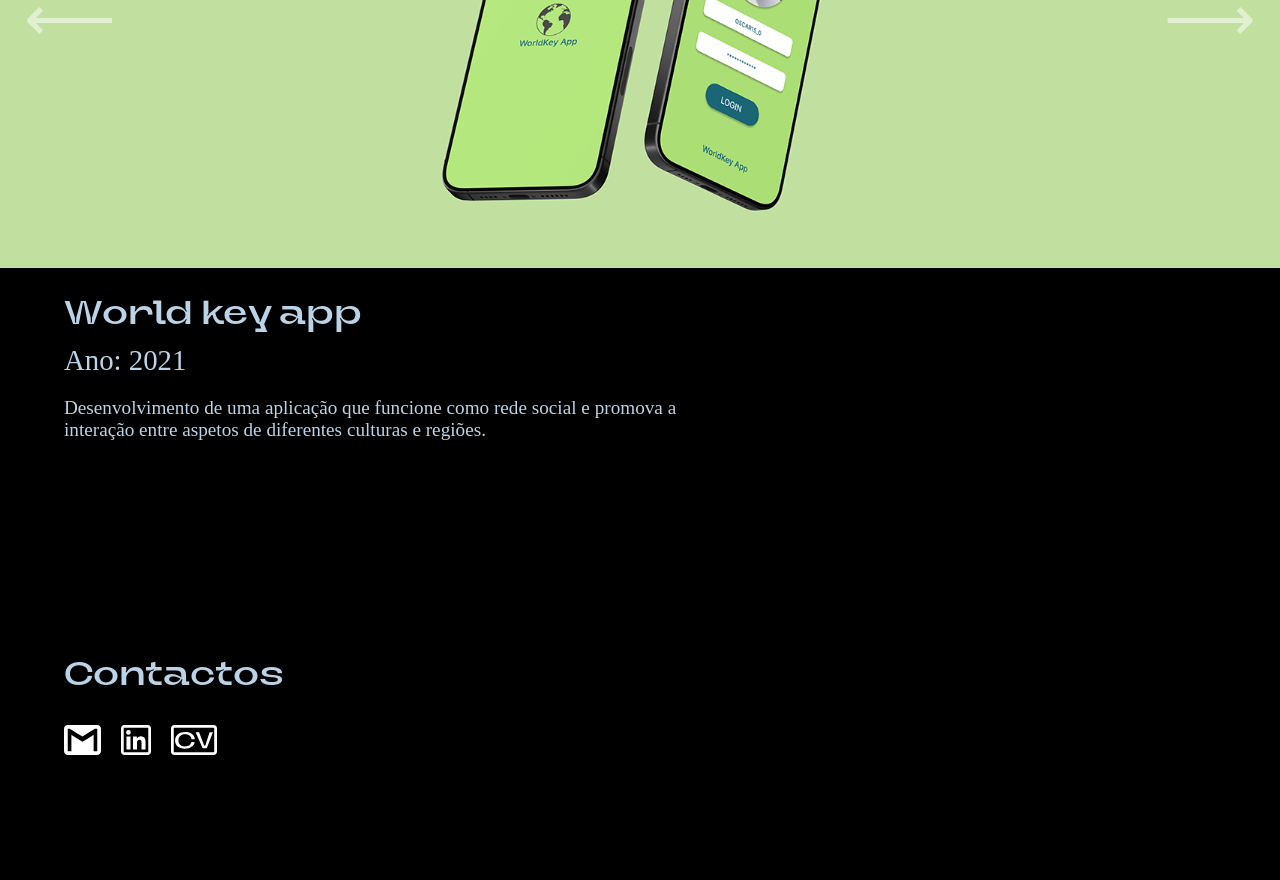
==== commit 6be56c6c: "mobile_parte 1" ====
--- a/portefoleo.html
+++ b/portefoleo.html
@@ -69,7 +69,6 @@
                             <img src="imagens/altabaixa/Picture3.png" alt="" height = 385px>
                             <img src="imagens/altabaixa/Picture4.png" alt="" height = 385px>
                             <img src="imagens/altabaixa/Picturee13.png" alt="" height = 385px>
-                            
                         </div>
                         <div class = "item item-3" >
                             <img src="imagens/altabaixa/Picture5.png" alt="" height = 385px>
@@ -87,6 +86,55 @@
                         </div>
                     </div>
                 </div>
+
+                <div class="imagens-mobile">
+                        <button class="carrossel-button prev" data-carousel-button="prev">&#10229;</button>
+                        <button class="carrossel-button next" data-carousel-button="next">&#10230;</button>
+                        <div class = "slide" data-slides>
+                            <div class = "item item-1" data-active>
+                                <img id="capa-alta-baixa" src="imagens/altabaixa/Pictur1.png" alt="capa" height = 385px>
+                            </div>
+                            <div class = "item item-2">
+                                <img src="imagens/altabaixa/Picture8.png" alt="capa" height = 385px>
+                            </div>
+                            <div class = "item item-3">
+                                <img src="imagens/altabaixa/Picture9.png" alt="" height = 385px>
+                            </div>
+                            <div class = "item item-4">
+                                <img src="imagens/altabaixa/Picture3.png" alt="" height = 385px>
+                            </div>
+                            <div class = "item item-5">
+                                <img src="imagens/altabaixa/Picture4.png" alt="" height = 385px>
+                            </div>
+                            <div class = "item item-6">
+                                <img src="imagens/altabaixa/Picturee13.png" alt="" height = 385px>
+                            </div>
+                            <div class = "item item-7">
+                                <img src="imagens/altabaixa/Picture5.png" alt="" height = 385px>
+                            </div>
+                            <div class = "item item-8">
+                                <img src="imagens/altabaixa/Picture6.png" alt="" height = 385px>
+                            </div>
+                            <div class = "item item-9">
+                                <img src="imagens/altabaixa/Picture14.png" alt="" height = 385px>
+                            </div>
+                            <div class = "item item-10">
+                                <iframe width="560" height="315" src="https://www.youtube.com/embed/4wIBXb7jiBE?si=EVlKuIB4QHSi4cDA" title="YouTube video player" frameborder="0" allow="accelerometer; autoplay; clipboard-write; encrypted-media; gyroscope; picture-in-picture; web-share" referrerpolicy="strict-origin-when-cross-origin" allowfullscreen></iframe>
+                            </div>
+                            <div class = "item item-11">
+                                <img src="imagens/altabaixa/poster1.png" alt="" height = 385px>
+                            </div>
+                            <div class = "item item-12">
+                                <img src="imagens/altabaixa/poster2.png" alt="" height = 385px>
+                            </div>
+                            <div class = "item item-13">
+                                <img src="imagens/altabaixa/poster3.png" alt="" height = 385px>
+                            </div>
+                            <div class = "item item-14">
+                                <img src="imagens/altabaixa/poster4.png" alt="" height = 385px>
+                            </div>
+                        </div>
+                    </div>
                 <h3 class="n3">Alta & Baixa - Revista de cultura tipográfica</h3>|
                 <p class="n3">Ano: 2023</p>
                 <p class = "desc">Revista de tipografia alta e baixa. <br> Com versão impressa e versão online em website.</p>
@@ -128,6 +176,49 @@
                         </div>
                     </div>
                     <!--Falta colocar a parte dos mockups e posters-->
+                </div>
+
+                <div class="imagens-mobile">
+                    <button class="carrossel-button prev" data-carousel-button="prev">&#10229;</button>
+                    <button class="carrossel-button next" data-carousel-button="next">&#10230;</button>
+                    <div class = "slide" data-slides>
+                        <div class = "item item-1" data-active>
+                            <img src="imagens/marieboulanger/rooms/1.png" alt="" height = 485px>
+                        </div>
+                        <div class = "item item-2">
+                            <img src="imagens/marieboulanger/rooms/2.png" alt="" height = 485px>
+                        </div>
+                        <div class = "item item-3">
+                            <img src="imagens/marieboulanger/p1.png" alt="" height = 485px>
+                        </div>
+                        <div class = "item item-4">
+                            <img src="imagens/marieboulanger/p2.png" alt="" height = 485px>
+                        </div>
+                        <div class = "item item-5">
+                            <img src="imagens/marieboulanger/rooms/3.png" alt="" height = 485px>
+                        </div>
+                        <div class = "item item-6">
+                            <img src="imagens/marieboulanger/rooms/4.png" alt="" height = 485px>
+                        </div>
+                        <div class = "item item-7">
+                            <iframe width="560" height="315" src="https://www.youtube.com/embed/sMbvD4n1VCU?si=5AUsHTsv8pdJV5V3" title="YouTube video player" frameborder="0" allow="accelerometer; autoplay; clipboard-write; encrypted-media; gyroscope; picture-in-picture; web-share" referrerpolicy="strict-origin-when-cross-origin" allowfullscreen></iframe>
+                        </div>
+                        <div class = "item item-8">
+                            <img src="imagens/marieboulanger/rooms/5.png" alt="" height = 485px>
+                        </div>
+                        <div class = "item item-9">
+                            <img src="imagens/marieboulanger/rooms/6.png" alt="" height = 485px>
+                        </div>
+                        <div class = "item item-10">
+                            <img src="imagens/marieboulanger/rooms/7.png" alt="" height = 485px>
+                        </div>
+                        <div class = "item item-11">
+                            <img src="imagens/marieboulanger/p3.png" alt="" height = 485px>
+                        </div>
+                        <div class = "item item-12">
+                            <iframe width="560" height="315" src="https://www.youtube.com/embed/MCFWyleUCBg?si=Qqrh56YI_nTz22EN" title="YouTube video player" frameborder="0" allow="accelerometer; autoplay; clipboard-write; encrypted-media; gyroscope; picture-in-picture; web-share" referrerpolicy="strict-origin-when-cross-origin" allowfullscreen></iframe>
+                        </div>
+                    </div>
                 </div>
                 <h3 class="n3">Exposição Marie Boulanger</h3>
                 <p class="n3">Ano: 2024</p>
@@ -169,6 +260,30 @@
                         </div>
                     </div>
                 </div>
+                <div class="imagens-mobile">
+                    <button class="carrossel-button prev" data-carousel-button="prev">&#10229;</button>
+                    <button class="carrossel-button next" data-carousel-button="next">&#10230;</button>
+                    <div class = "slide" data-slides>
+                        <div class = "item item-1" data-active>
+                            <iframe width="560" height="315" src="https://www.youtube.com/embed/Fs2k1uYYgh0?si=ehAZXRCUzp5EtNRN" title="YouTube video player" frameborder="0" allow="accelerometer; autoplay; clipboard-write; encrypted-media; gyroscope; picture-in-picture; web-share" referrerpolicy="strict-origin-when-cross-origin" allowfullscreen></iframe>
+                        </div>
+                        <div class = "item item-2">
+                            <img src="imagens/sushinote/elements.png" alt="" height = 485px>
+                        </div>
+                        <div class = "item item-3">
+                            <iframe width="560" height="315" src="https://www.youtube.com/embed/pf9GirSOovY?si=-qsAGAyyQZOoTmWD" title="YouTube video player" frameborder="0" allow="accelerometer; autoplay; clipboard-write; encrypted-media; gyroscope; picture-in-picture; web-share" referrerpolicy="strict-origin-when-cross-origin" allowfullscreen></iframe>
+                        </div>
+                        <div class = "item item-4">
+                            <iframe width="560" height="315" src="https://www.youtube.com/embed/y2a5HXGPTXo?si=jwbASb5cFgnd18TG" title="YouTube video player" frameborder="0" allow="accelerometer; autoplay; clipboard-write; encrypted-media; gyroscope; picture-in-picture; web-share" referrerpolicy="strict-origin-when-cross-origin" allowfullscreen></iframe>
+                        </div>
+                        <div class = "item item-5">
+                            <img src="imagens/sushinote/paper2.jpg" alt="" height = 485px>
+                        </div>
+                        <div class = "item item-6">
+                            <img src="imagens/sushinote/paper.jpg" alt="" height = 485px>
+                        </div>
+                    </div>
+                </div>                
                 <h3 class="n3">Sushi Note</h3>
                 <p class="n3">Ano: 2023</p>
                 <p class="desc">Um jogo NIME (New Interfaces for Musical Expression) para apanhar peças de sushi e criar uma composição sonora. <br> Cuidado com os bichos e com o gato grande.</p>
@@ -180,27 +295,68 @@
                     <button class="carrossel-button next" data-carousel-button="next">&#10230;</button>
                     <div class = "slide" data-slides>
                         <div class = "item item-1" data-active>
-                                <img class = "img-vertical" src="imagens/tipografiamodular/fonte1/post1.png" alt="" height = 485px>
-                                <img class = "img-horizontal" src="imagens/tipografiamodular/f1_preto.png" alt="" height = 485px> 
-                                <img class = "img-vertical" src="imagens/tipografiamodular/fonte1/post6.png" alt="" height = 485px>
-                                <img class = "img-horizontal" src="imagens/tipografiamodular/fonte1/post22.png" alt="" height = 485px >  
+                            <img class = "img-vertical" src="imagens/tipografiamodular/fonte1/post1.png" alt="" height = 485px>
+                            <img class = "img-horizontal" src="imagens/tipografiamodular/f1_preto.png" alt="" height = 485px> 
+                            <img class = "img-vertical" src="imagens/tipografiamodular/fonte1/post6.png" alt="" height = 485px>
+                            <img class = "img-horizontal" src="imagens/tipografiamodular/fonte1/post22.png" alt="" height = 485px>  
                                                   
                         </div>
                         <div class = "item item-2"> 
                             <img class = "img-vertical" src="imagens/tipografiamodular/fonte2/post1.png" alt="" height = 485px>
-                                <img class = "img-horizontal" src="imagens/tipografiamodular/f2_preto.png" alt="" height = 485px> 
-                                <img class = "img-vertical" src="imagens/tipografiamodular/fonte2/post2.png" alt="" height = 485px>
-                                <img class = "img-horizontal" src="imagens/tipografiamodular/fonte2/post3.png" alt="" height = 485px >  
+                            <img class = "img-horizontal" src="imagens/tipografiamodular/f2_preto.png" alt="" height = 485px> 
+                            <img class = "img-vertical" src="imagens/tipografiamodular/fonte2/post2.png" alt="" height = 485px>
+                            <img class = "img-horizontal" src="imagens/tipografiamodular/fonte2/post3.png" alt="" height = 485px>  
                         </div>
                         <div class = "item item-3"> 
                             <img class = "img-vertical" src="imagens/tipografiamodular/fonte3/post1.png" alt="" height = 485px>
-                                <img class = "img-horizontal" src="imagens/tipografiamodular/f3_preto.png" alt="" height = 485px> 
-                                <img class = "img-vertical" src="imagens/tipografiamodular/fonte3/post3.png" alt="" height = 485px>
-                                <img class = "img-horizontal" src="imagens/tipografiamodular/fonte3/post4.png" alt="" height = 485px >  
-                        </div>
-                    </div>
-                </div>
-                
+                            <img class = "img-horizontal" src="imagens/tipografiamodular/f3_preto.png" alt="" height = 485px> 
+                            <img class = "img-vertical" src="imagens/tipografiamodular/fonte3/post3.png" alt="" height = 485px>
+                            <img class = "img-horizontal" src="imagens/tipografiamodular/fonte3/post4.png" alt="" height = 485px>  
+                        </div>
+                    </div>
+                </div>
+                <div class="imagens-mobile">
+                    <button class="carrossel-button prev" data-carousel-button="prev">&#10229;</button>
+                    <button class="carrossel-button next" data-carousel-button="next">&#10230;</button>
+                    <div class = "slide" data-slides>
+                        <div class = "item item-1" data-active>
+                            <img class = "img-vertical" src="imagens/tipografiamodular/fonte1/post1.png" alt="" height = 485px>
+                        </div>
+                        <div class = "item item-2">
+                            <img class = "img-horizontal" src="imagens/tipografiamodular/f1_preto.png" alt="" height = 485px>
+                        </div>
+                        <div class = "item item-3">
+                            <img class = "img-vertical" src="imagens/tipografiamodular/fonte1/post6.png" alt="" height = 485px>
+                        </div>
+                        <div class = "item item-4">
+                            <img class = "img-horizontal" src="imagens/tipografiamodular/fonte1/post22.png" alt="" height = 485px >
+                        </div>
+                        <div class = "item item-5">
+                            <img class = "img-vertical" src="imagens/tipografiamodular/fonte2/post1.png" alt="" height = 485px>
+                        </div>
+                        <div class = "item item-6">
+                            <img class = "img-horizontal" src="imagens/tipografiamodular/f2_preto.png" alt="" height = 485px>
+                        </div>
+                        <div class = "item item-7">
+                            <img class = "img-vertical" src="imagens/tipografiamodular/fonte2/post2.png" alt="" height = 485px>
+                        </div>
+                        <div class = "item item-8">
+                            <img class = "img-horizontal" src="imagens/tipografiamodular/fonte2/post3.png" alt="" height = 485px>
+                        </div>
+                        <div class = "item item-9">
+                            <img class = "img-vertical" src="imagens/tipografiamodular/fonte3/post1.png" alt="" height = 485px>
+                        </div>
+                        <div class = "item item-10">
+                            <img class = "img-horizontal" src="imagens/tipografiamodular/f3_preto.png" alt="" height = 485px> 
+                        </div>
+                        <div class = "item item-11">
+                            <img class = "img-vertical" src="imagens/tipografiamodular/fonte3/post3.png" alt="" height = 485px>
+                        </div>
+                        <div class = "item item-12">
+                            <img class = "img-horizontal" src="imagens/tipografiamodular/fonte3/post4.png" alt="" height = 485px>
+                        </div>
+                    </div>
+                </div>                
                 <h3 class="n3">Tipografia Modular</h3>
                 <p class="n3">Ano: 2023</p>
                 <p class="desc">Elaboração de tipografia modular, partido de moldes encontrados em fontes na cidade de Coimbra.</p>
@@ -230,6 +386,39 @@
                             <img src="imagens/ratos_paredes/quarto_jogo.png" alt="" height = 385px>
                         </div>
                     <!--Colocar vídeos de demo + making off-->
+                    </div>
+                </div>
+                <div class="imagens-mobile">
+                    <button class="carrossel-button prev" data-carousel-button="prev">&#10229;</button>
+                    <button class="carrossel-button next" data-carousel-button="next">&#10230;</button>
+                    <div class = "slide" data-slides>
+                        <div class = "item item-1" data-active>
+                            <img src="imagens/ratos_paredes/menu_jogo.png" alt="" height = 385px>
+                        </div>
+                        <div class = "item item-2">
+                            <img src="imagens/ratos_paredes/personagens.png" alt="" height = 385px>
+                        </div>
+                        <div class = "item item-3">
+                            <img src="imagens/ratos_paredes/aldeia.png" alt="" height = 385px>
+                        </div>
+                        <div class = "item item-4">
+                            <img src="imagens/ratos_paredes/castelo.png" alt="" height = 385px>
+                        </div>
+                        <div class = "item item-5">
+                            <img src="imagens/ratos_paredes/cutscene1.png" alt="" height = 385px>
+                        </div>
+                        <div class = "item item-6">
+                            <img src="imagens/ratos_paredes/cutscene2.png" alt="" height = 385px>
+                        </div>
+                        <div class = "item item-7">
+                            <img src="imagens/ratos_paredes/biblioteca.png" alt="" height = 385px>
+                        </div>
+                        <div class = "item item-8">
+                            <img src="imagens/ratos_paredes/porao.png" alt="" height = 385px>
+                        </div>
+                        <div class = "item item-9">
+                            <img src="imagens/ratos_paredes/quarto_jogo.png" alt="" height = 385px>
+                        </div>
                     </div>
                 </div>
                 <h3 class="n3">Eles ainda estão nas paredes</h3>
@@ -261,6 +450,33 @@
                         <!--Colocar interface digital (os 3 instrumentos) + desenhos iniciais-->
                     </div>
                 </div>
+                <div class="imagens-mobile">
+                    <button class="carrossel-button prev" data-carousel-button="prev">&#10229;</button>
+                    <button class="carrossel-button next" data-carousel-button="next">&#10230;</button>
+                    <div class = "slide" data-slides>
+                        <div class = "item item-1" data-active>
+                            <iframe width="560" height="315" src="https://www.youtube.com/embed/N--aQy02pJ4?si=dYFqsjOKTgSWaX5U" title="YouTube video player" frameborder="0" allow="accelerometer; autoplay; clipboard-write; encrypted-media; gyroscope; picture-in-picture; web-share" referrerpolicy="strict-origin-when-cross-origin" allowfullscreen></iframe>
+                        </div>
+                        <div class = "item item-2">
+                            <img src="imagens/waver/waver1.jpg" alt="" height = 485px>
+                        </div>
+                        <div class = "item item-3">
+                            <img src="imagens/waver/waver2.jpg" alt="" height = 485px>
+                        </div>
+                        <div class = "item item-4">
+                            <img src="imagens/waver/waver3.jpg" alt="" height = 485px>
+                        </div>
+                        <div class = "item item-5">
+                            <img src="imagens/waver/img1.png" alt="" height="485">
+                        </div>
+                        <div class = "item item-6">
+                            <img src="imagens/waver/img2.png" alt="" height="485">
+                        </div>
+                        <div class = "item item-7">
+                            <img src="imagens/waver/img3.png" alt="" height="485">
+                        </div>
+                    </div>
+                </div>                
                 <h3 class="n3">Waver | Interface technologies for children and learning</h3>
                 <p class="n3">Ano: 2023</p>
                 <p class="desc">Interface technologies for children and learning.<br> This interface is designed to teach childreen about sound and musical scales.</p>
@@ -279,6 +495,21 @@
                             <img src="imagens/appworldkey/app1.png" alt="" height = 485px>
                         </div>
 
+                        <div class = "item item-3">
+                            <img src="imagens/appworldkey/app2.png" alt="" height = 485px>
+                        </div>
+                    </div>
+                </div>
+                <div class="imagens-mobile">
+                    <button class="carrossel-button prev" data-carousel-button="prev">&#10229;</button>
+                    <button class="carrossel-button next" data-carousel-button="next">&#10230;</button>
+                    <div class = "slide" data-slides>
+                        <div class = "item item-1" data-active>
+                            <img src="imagens/appworldkey/app.png" alt="" height = 485px>
+                        </div>
+                        <div class = "item item-2">
+                            <img src="imagens/appworldkey/app1.png" alt="" height = 485px>
+                        </div>
                         <div class = "item item-3">
                             <img src="imagens/appworldkey/app2.png" alt="" height = 485px>
                         </div>
--- a/css/port.css
+++ b/css/port.css
@@ -164,6 +164,10 @@
     overflow-x: hidden;
 }
 
+.imagens-mobile{
+    display: none;
+}
+
 /* .slide{
     overflow-x: hidden;
     overflow-y: hidden;
@@ -393,6 +397,75 @@
     /* filter: saturate(200%); */
 }
 
+@media screen and (max-width: 800px){
+    h1{
+        font-size: 7em;
+
+    }
+
+    .n{
+        margin-top: 0;
+        padding: 50px;
+        padding-bottom: 20px;
+        margin-bottom: 10px;
+    }
+
+    .imagens{
+        display: none;
+    }
+
+    .imagens-mobile{
+        width: 100vw;
+        height: 500px;
+        position: relative; /*adicionado*/
+        display: flex;
+        gap: 4vw;
+        margin: 0;
+        overflow-x: scroll;
+        /* overflow-x: hidden; */
+        scroll-behavior: smooth;
+        /* scroll-snap-type: x mandatory; */
+        /* anchor-name: --my-carousel; */
+        -webkit-overflow-scrolling: touch; 
+        overflow-x: hidden;
+    }
+
+    .work4 .imagens-mobile .item{
+        display: flex;
+        justify-content: center;
+        background-color: #000000;
+    }
+
+    .imagens-mobile .item img{
+        width: calc(100%);
+    }
+
+    .imagens-mobile .item iframe{
+        width: calc(100%);
+    }
+
+    .work4 .item .img-vertical{
+        width: auto;
+    }
+
+    .work4 .item .img-horizontal{
+        width: auto;
+    }
+}
+
+@media screen and (max-width: 600px){
+    h1{
+        font-size: 5em;
+
+    }
+}
+
+@media screen and (max-width: 450px) {
+    h1{
+        font-size: 4em;
+
+    }
+}
 
 
 .linkdin{
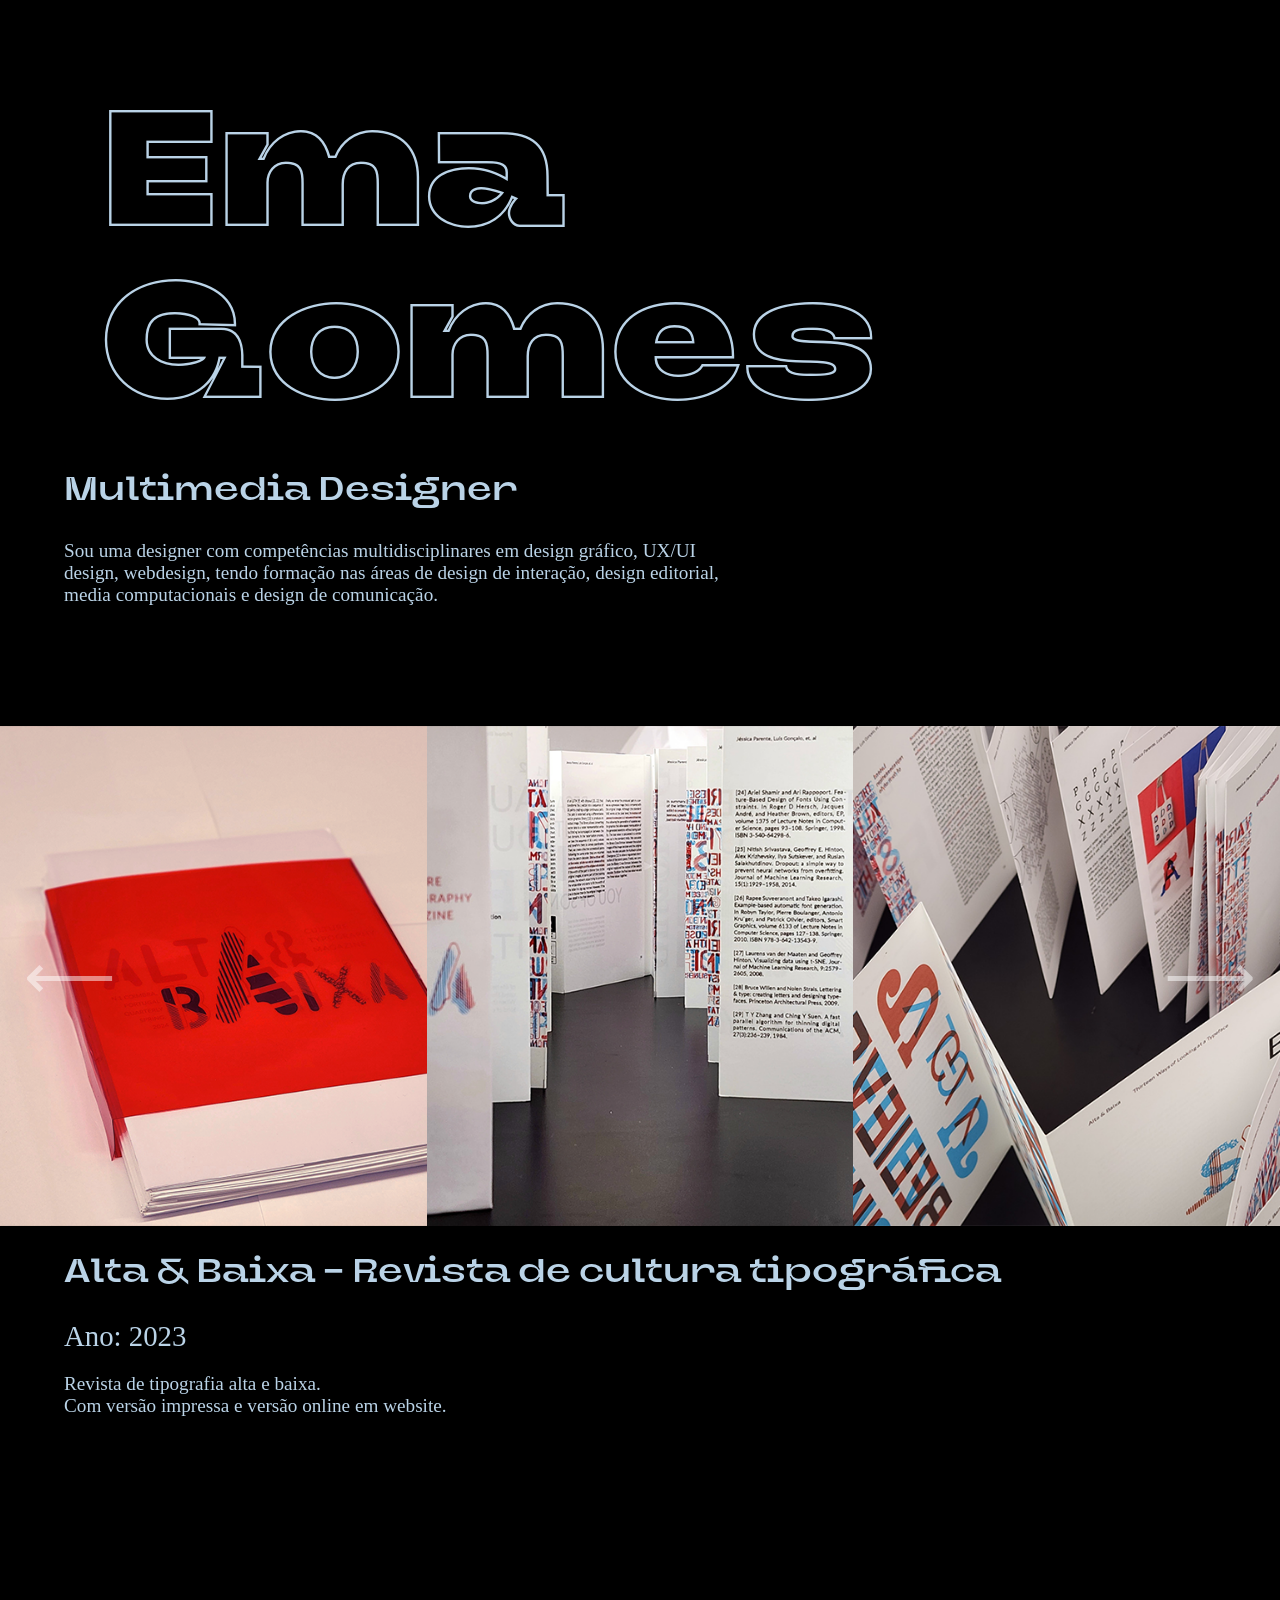
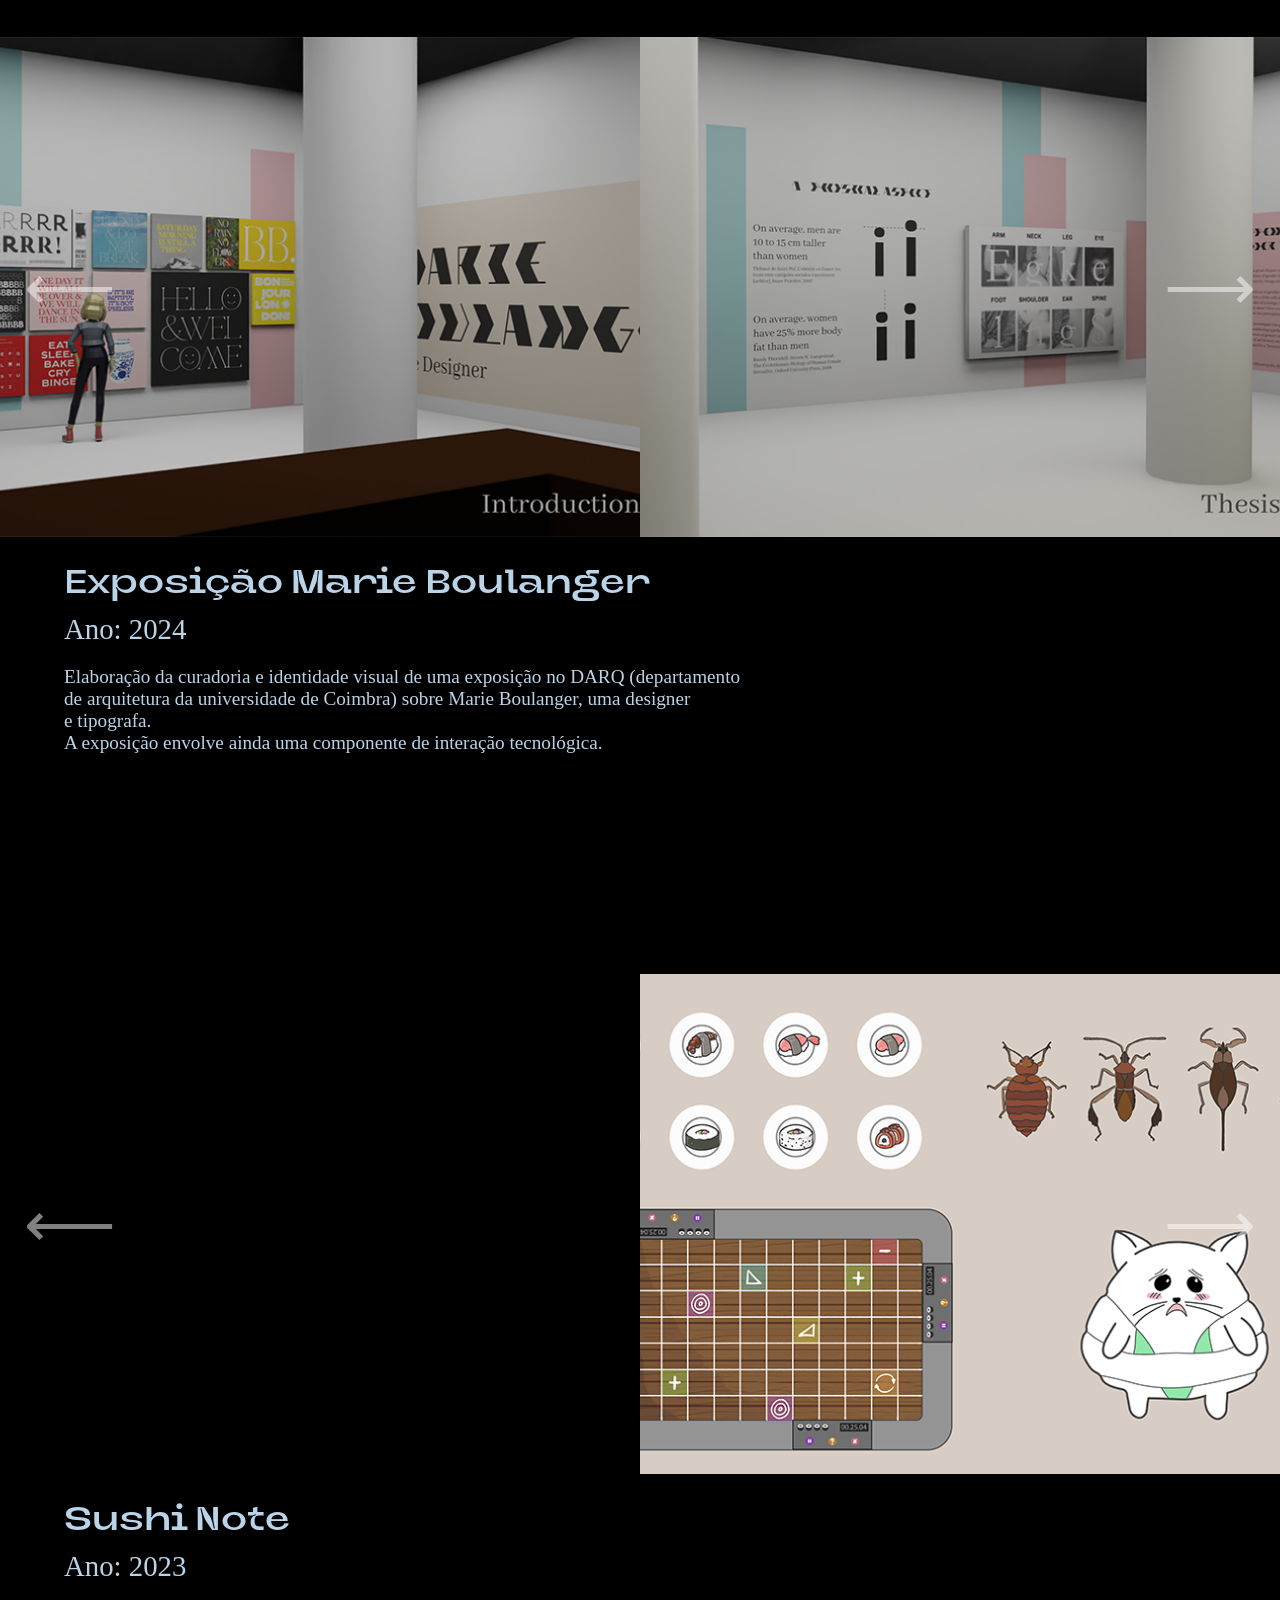
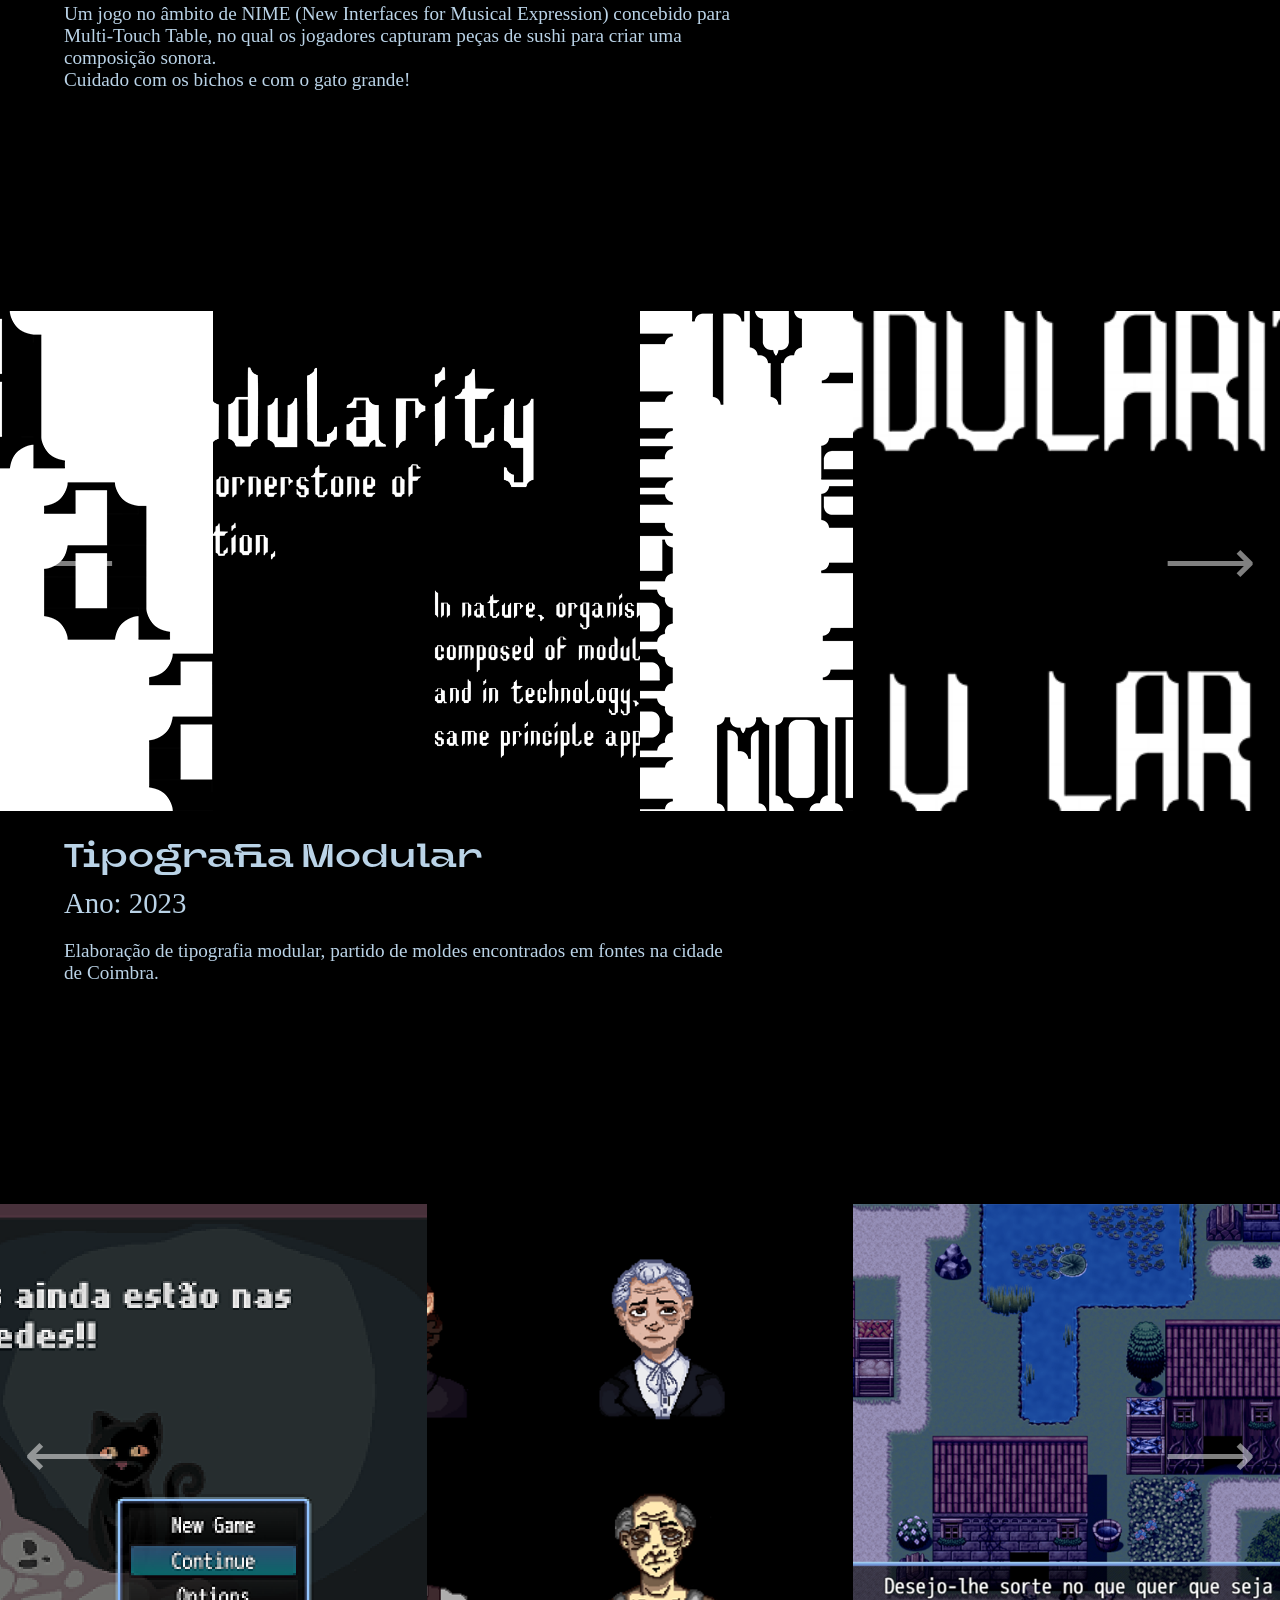
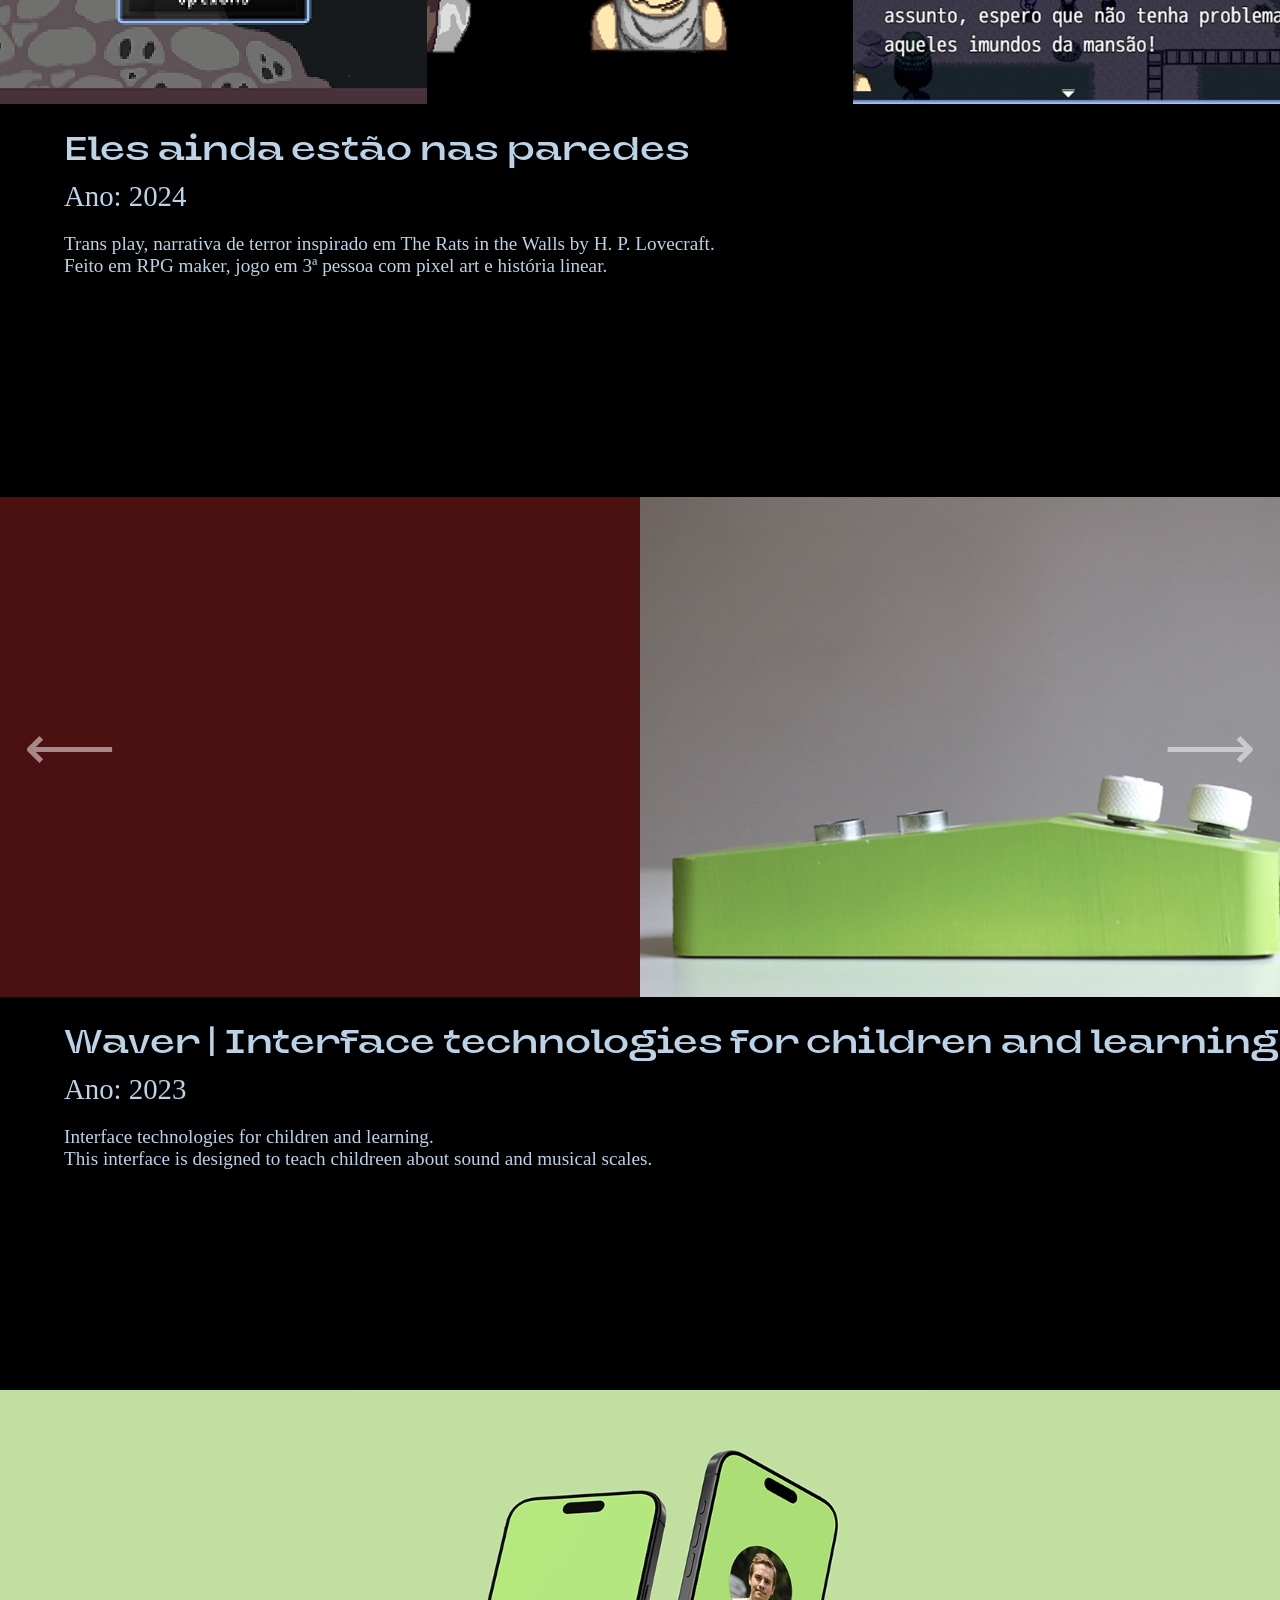
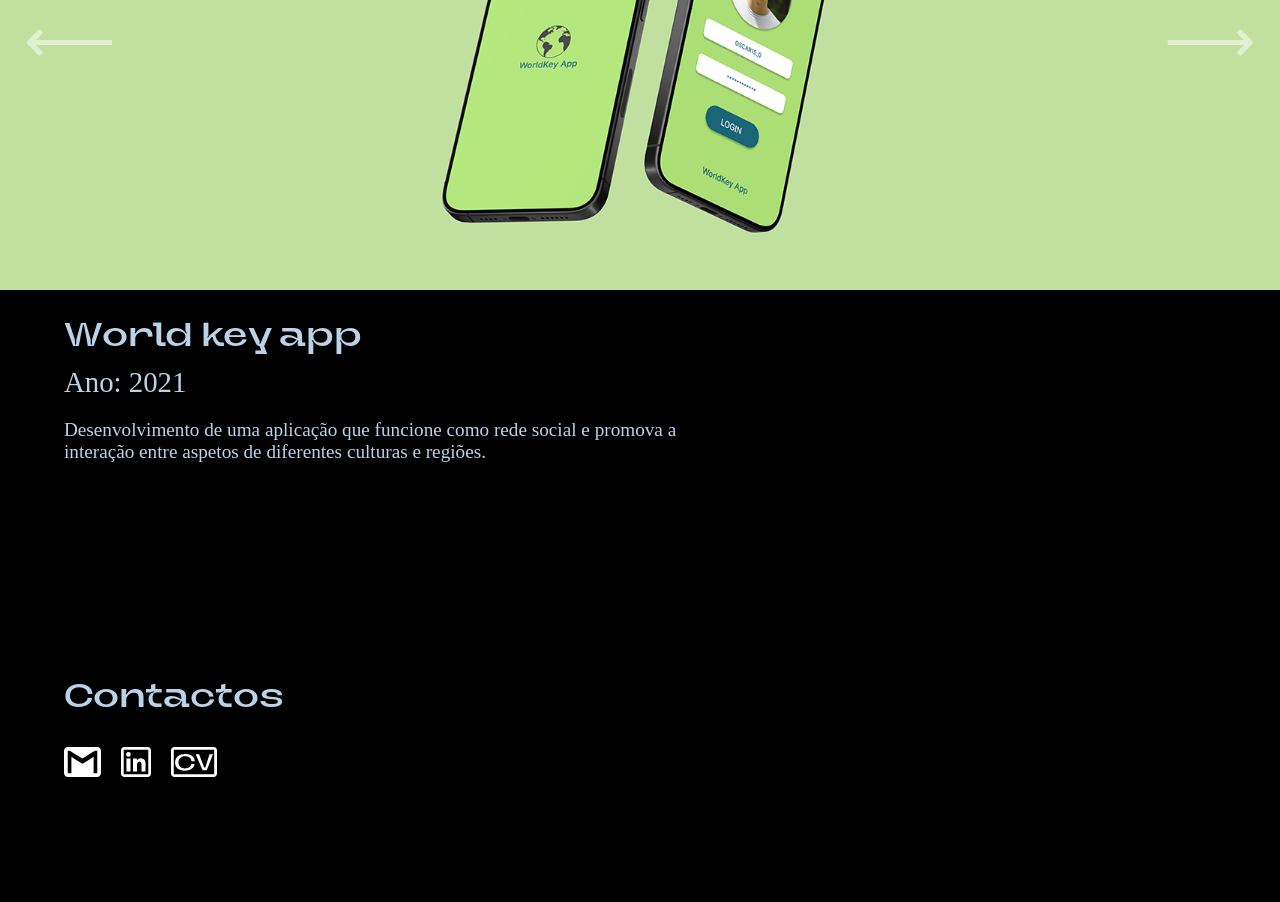
==== commit 6b57074d: "atualização de sushi note" ====
--- a/portefoleo.html
+++ b/portefoleo.html
@@ -87,9 +87,9 @@
                     </div>
                 </div>
 
-                <div class="imagens-mobile">
-                        <button class="carrossel-button prev" data-carousel-button="prev">&#10229;</button>
-                        <button class="carrossel-button next" data-carousel-button="next">&#10230;</button>
+                <div class="imagens-mobile" data-carousel>
+                        <button class="carrossel-button-mobile prev" data-carousel-button-mobile="prev">&#10229;</button>
+                        <button class="carrossel-button-mobile next" data-carousel-button-mobile="next">&#10230;</button>
                         <div class = "slide" data-slides>
                             <div class = "item item-1" data-active>
                                 <img id="capa-alta-baixa" src="imagens/altabaixa/Pictur1.png" alt="capa" height = 385px>
@@ -178,9 +178,9 @@
                     <!--Falta colocar a parte dos mockups e posters-->
                 </div>
 
-                <div class="imagens-mobile">
-                    <button class="carrossel-button prev" data-carousel-button="prev">&#10229;</button>
-                    <button class="carrossel-button next" data-carousel-button="next">&#10230;</button>
+                <div class="imagens-mobile" data-carousel>
+                    <button class="carrossel-button-mobile prev" data-carousel-button-mobile="prev">&#10229;</button>
+                    <button class="carrossel-button-mobile next" data-carousel-button-mobile="next">&#10230;</button>
                     <div class = "slide" data-slides>
                         <div class = "item item-1" data-active>
                             <img src="imagens/marieboulanger/rooms/1.png" alt="" height = 485px>
@@ -260,9 +260,9 @@
                         </div>
                     </div>
                 </div>
-                <div class="imagens-mobile">
-                    <button class="carrossel-button prev" data-carousel-button="prev">&#10229;</button>
-                    <button class="carrossel-button next" data-carousel-button="next">&#10230;</button>
+                <div class="imagens-mobile" data-carousel>
+                    <button class="carrossel-button-mobile prev" data-carousel-button-mobile="prev">&#10229;</button>
+                    <button class="carrossel-button-mobile next" data-carousel-button-mobile="next">&#10230;</button>
                     <div class = "slide" data-slides>
                         <div class = "item item-1" data-active>
                             <iframe width="560" height="315" src="https://www.youtube.com/embed/Fs2k1uYYgh0?si=ehAZXRCUzp5EtNRN" title="YouTube video player" frameborder="0" allow="accelerometer; autoplay; clipboard-write; encrypted-media; gyroscope; picture-in-picture; web-share" referrerpolicy="strict-origin-when-cross-origin" allowfullscreen></iframe>
@@ -286,7 +286,8 @@
                 </div>                
                 <h3 class="n3">Sushi Note</h3>
                 <p class="n3">Ano: 2023</p>
-                <p class="desc">Um jogo NIME (New Interfaces for Musical Expression) para apanhar peças de sushi e criar uma composição sonora. <br> Cuidado com os bichos e com o gato grande.</p>
+                <p class="desc">Um jogo no âmbito de NIME (New Interfaces for Musical Expression) concebido para Multi-Touch Table, no qual os jogadores capturam peças de sushi para criar uma composição sonora.
+<br> Cuidado com os bichos e com o gato grande!</p>
             </div>
 
             <div class = "work work4 w-tipografia">
@@ -315,9 +316,9 @@
                         </div>
                     </div>
                 </div>
-                <div class="imagens-mobile">
-                    <button class="carrossel-button prev" data-carousel-button="prev">&#10229;</button>
-                    <button class="carrossel-button next" data-carousel-button="next">&#10230;</button>
+                <div class="imagens-mobile" data-carousel>
+                    <button class="carrossel-button-mobile prev" data-carousel-button-mobile="prev">&#10229;</button>
+                    <button class="carrossel-button-mobile next" data-carousel-button-mobile="next">&#10230;</button>
                     <div class = "slide" data-slides>
                         <div class = "item item-1" data-active>
                             <img class = "img-vertical" src="imagens/tipografiamodular/fonte1/post1.png" alt="" height = 485px>
@@ -388,9 +389,9 @@
                     <!--Colocar vídeos de demo + making off-->
                     </div>
                 </div>
-                <div class="imagens-mobile">
-                    <button class="carrossel-button prev" data-carousel-button="prev">&#10229;</button>
-                    <button class="carrossel-button next" data-carousel-button="next">&#10230;</button>
+                <div class="imagens-mobile" data-carousel>
+                    <button class="carrossel-button-mobile prev" data-carousel-button-mobile="prev">&#10229;</button>
+                    <button class="carrossel-button-mobile next" data-carousel-button-mobile="next">&#10230;</button>
                     <div class = "slide" data-slides>
                         <div class = "item item-1" data-active>
                             <img src="imagens/ratos_paredes/menu_jogo.png" alt="" height = 385px>
@@ -450,9 +451,9 @@
                         <!--Colocar interface digital (os 3 instrumentos) + desenhos iniciais-->
                     </div>
                 </div>
-                <div class="imagens-mobile">
-                    <button class="carrossel-button prev" data-carousel-button="prev">&#10229;</button>
-                    <button class="carrossel-button next" data-carousel-button="next">&#10230;</button>
+                <div class="imagens-mobile" data-carousel>
+                    <button class="carrossel-button-mobile prev" data-carousel-button-mobile="prev">&#10229;</button>
+                    <button class="carrossel-button-mobile next" data-carousel-button-mobile="next">&#10230;</button>
                     <div class = "slide" data-slides>
                         <div class = "item item-1" data-active>
                             <iframe width="560" height="315" src="https://www.youtube.com/embed/N--aQy02pJ4?si=dYFqsjOKTgSWaX5U" title="YouTube video player" frameborder="0" allow="accelerometer; autoplay; clipboard-write; encrypted-media; gyroscope; picture-in-picture; web-share" referrerpolicy="strict-origin-when-cross-origin" allowfullscreen></iframe>
@@ -500,9 +501,9 @@
                         </div>
                     </div>
                 </div>
-                <div class="imagens-mobile">
-                    <button class="carrossel-button prev" data-carousel-button="prev">&#10229;</button>
-                    <button class="carrossel-button next" data-carousel-button="next">&#10230;</button>
+                <div class="imagens-mobile" data-carousel>
+                    <button class="carrossel-button-mobile prev" data-carousel-button-mobile="prev">&#10229;</button>
+                    <button class="carrossel-button-mobile next" data-carousel-button-mobile="next">&#10230;</button>
                     <div class = "slide" data-slides>
                         <div class = "item item-1" data-active>
                             <img src="imagens/appworldkey/app.png" alt="" height = 485px>
--- a/css/port.css
+++ b/css/port.css
@@ -404,9 +404,9 @@
     }
 
     .n{
-        margin-top: 0;
+        margin-top: 40px;
         padding: 50px;
-        padding-bottom: 20px;
+        padding-bottom: 50px;
         margin-bottom: 10px;
     }
 
@@ -451,6 +451,67 @@
     .work4 .item .img-horizontal{
         width: auto;
     }
+
+    .carrossel-button-mobile{
+        position: absolute;
+        background: none;
+        border: none;
+        font-size: 4rem;
+        top: 50%;
+        z-index: 2;
+        transform: translateY(-50%);
+        color: rgba(255, 255, 255, .5);
+        cursor: pointer;
+        /* border-radius: .25rem; */
+        padding: 0 .5rem;
+        /* background-color: rgba(0, 0, 0, .1); */
+    }
+
+    .carrossel-button-mobile:hover,
+    .carrossel-button-mobile:focus{
+        color:white;
+        /* background-color: rgba(0, 0, 0, .2); */
+    }
+
+    /* .carrossel-button:focus{
+        outline: 1px solid black;
+    } */
+
+    .carrossel-button-mobile.prev {
+        left: 1rem;
+
+    }
+
+    .carrossel-button-mobile.next {
+        right: 1rem;
+
+    }
+
+    .desc{
+        padding: 20px;
+        padding-left: 7%;
+        padding-right: 7%;
+        font-size: 1.2em;
+        width: 100%;
+        text-wrap: pretty;
+    }
+
+    .desc1{
+        margin-bottom: 120px;
+    }
+
+    .n2 {
+        margin-top: 30px;
+        padding-left: 7%;
+    }
+
+    .n3 {
+        padding-left: 7%;
+    }
+
+    h3{
+        font-size: 1.6em;
+    }
 }
 
 @media screen and (max-width: 600px){
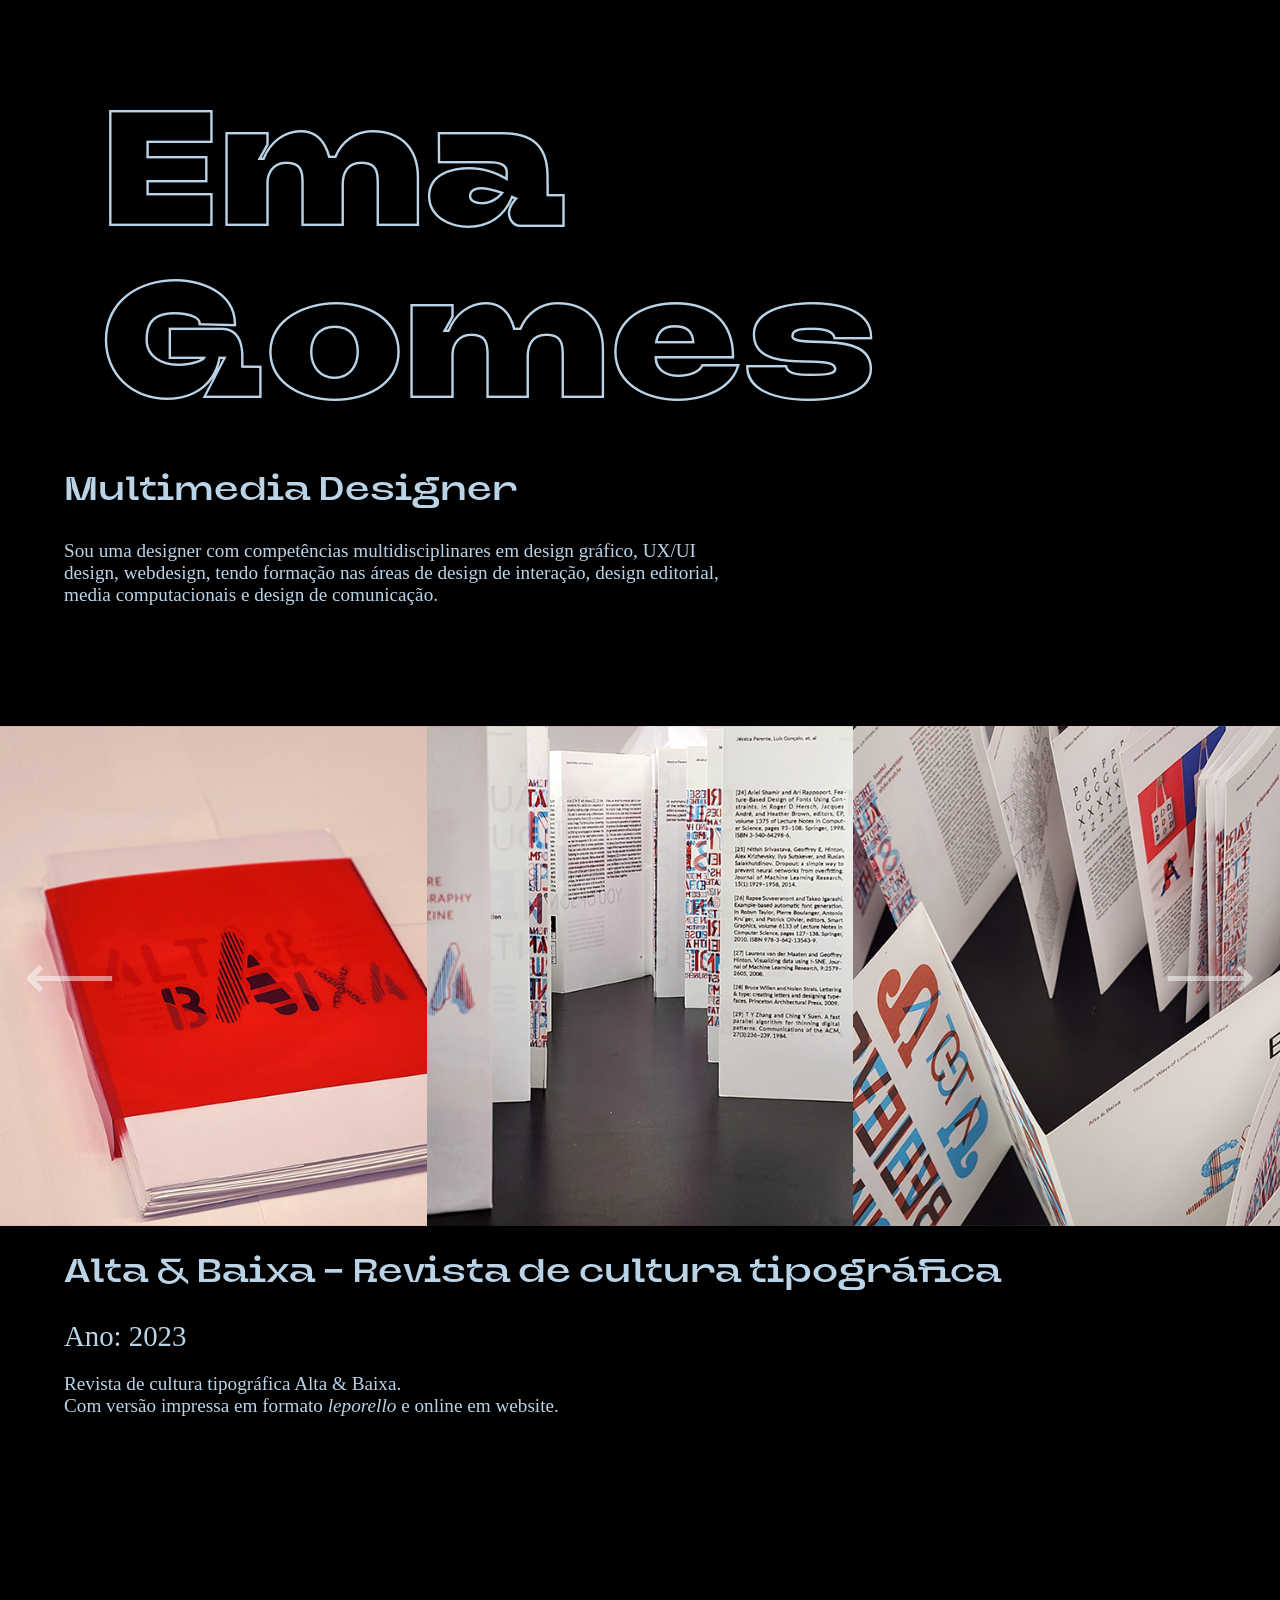
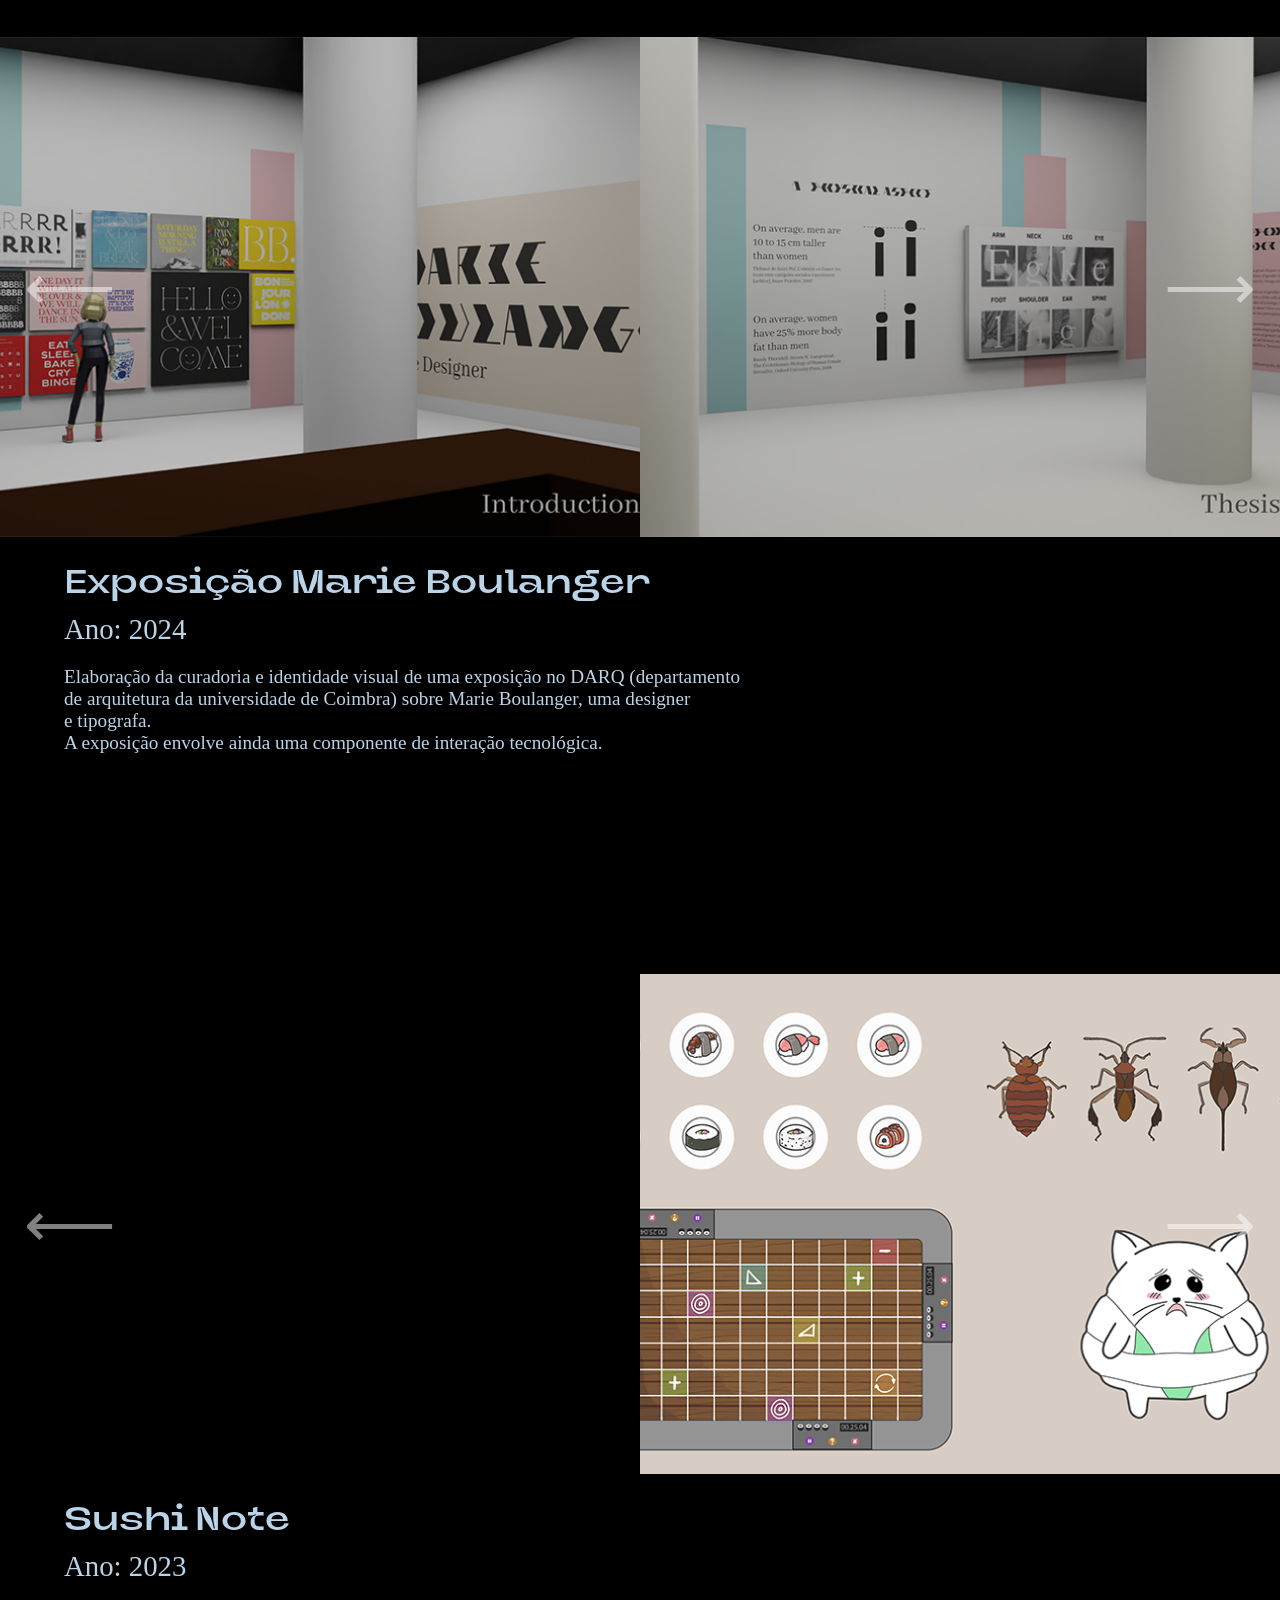
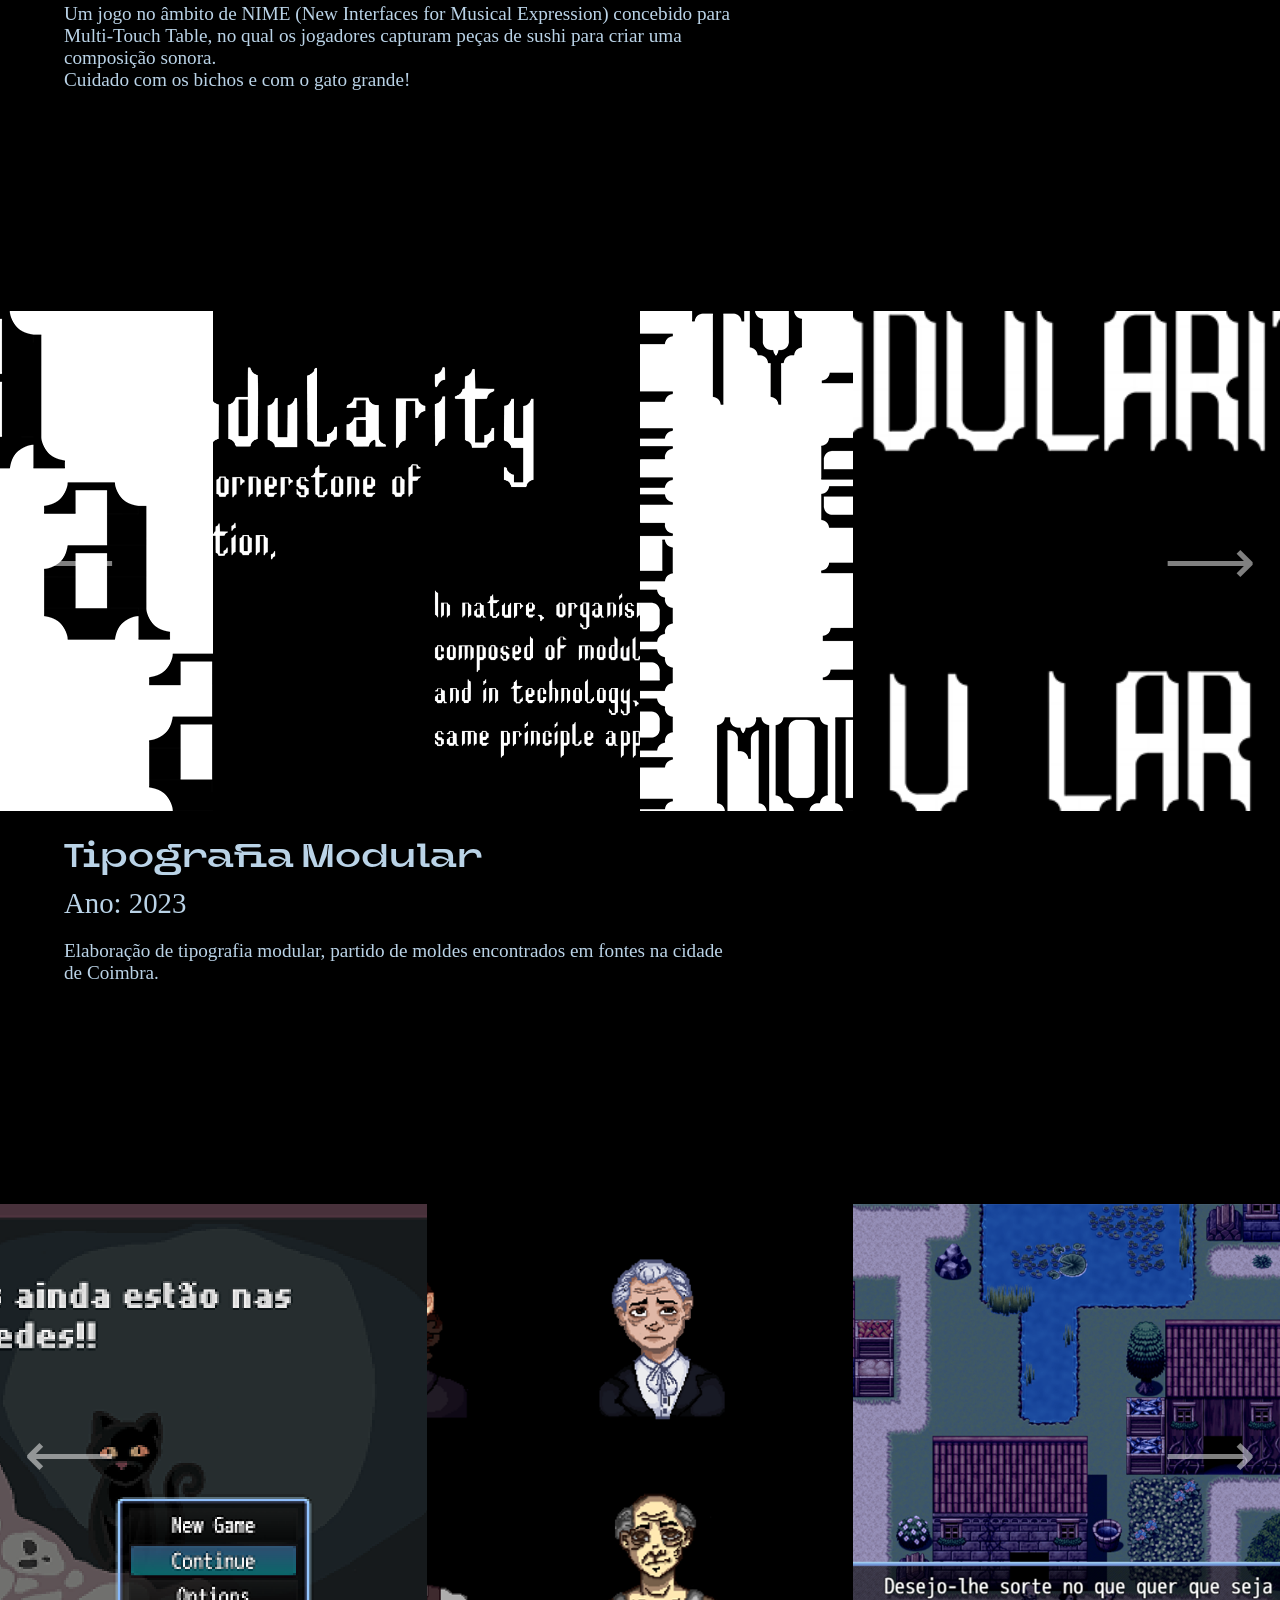
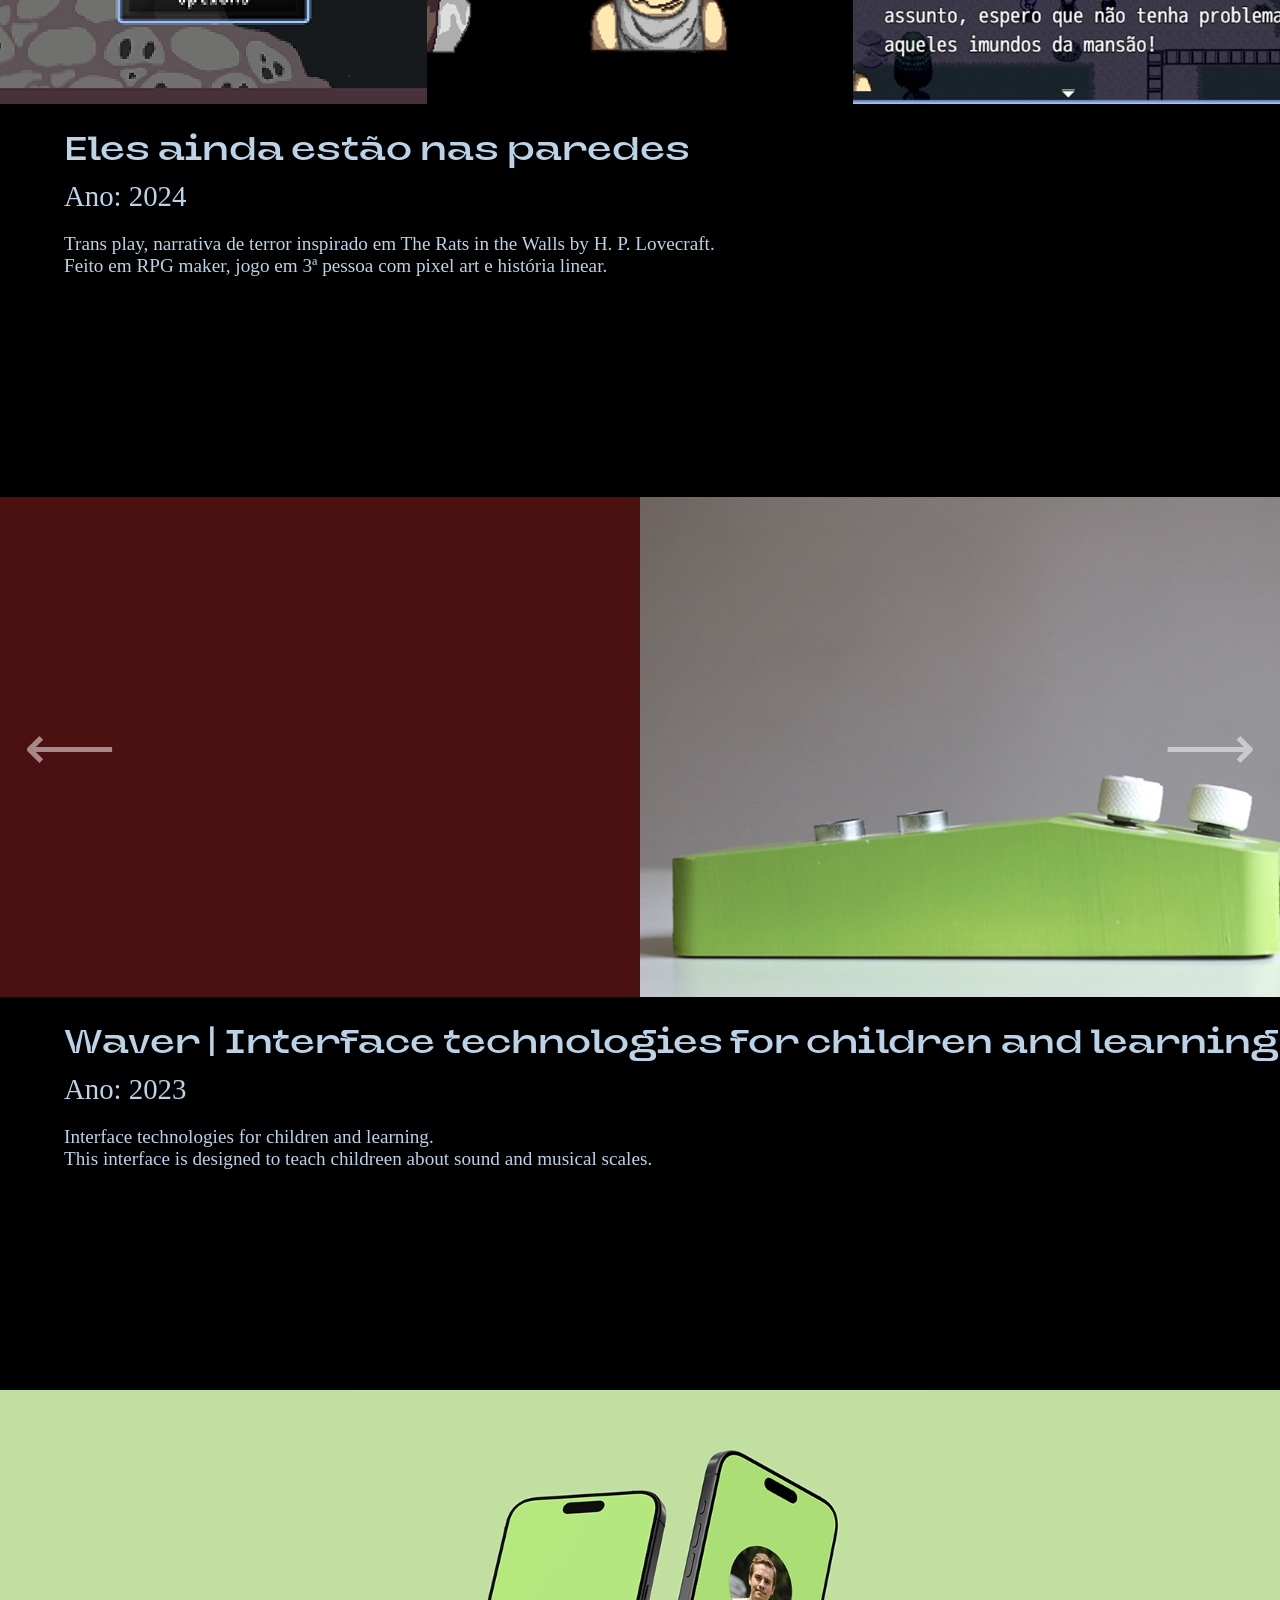
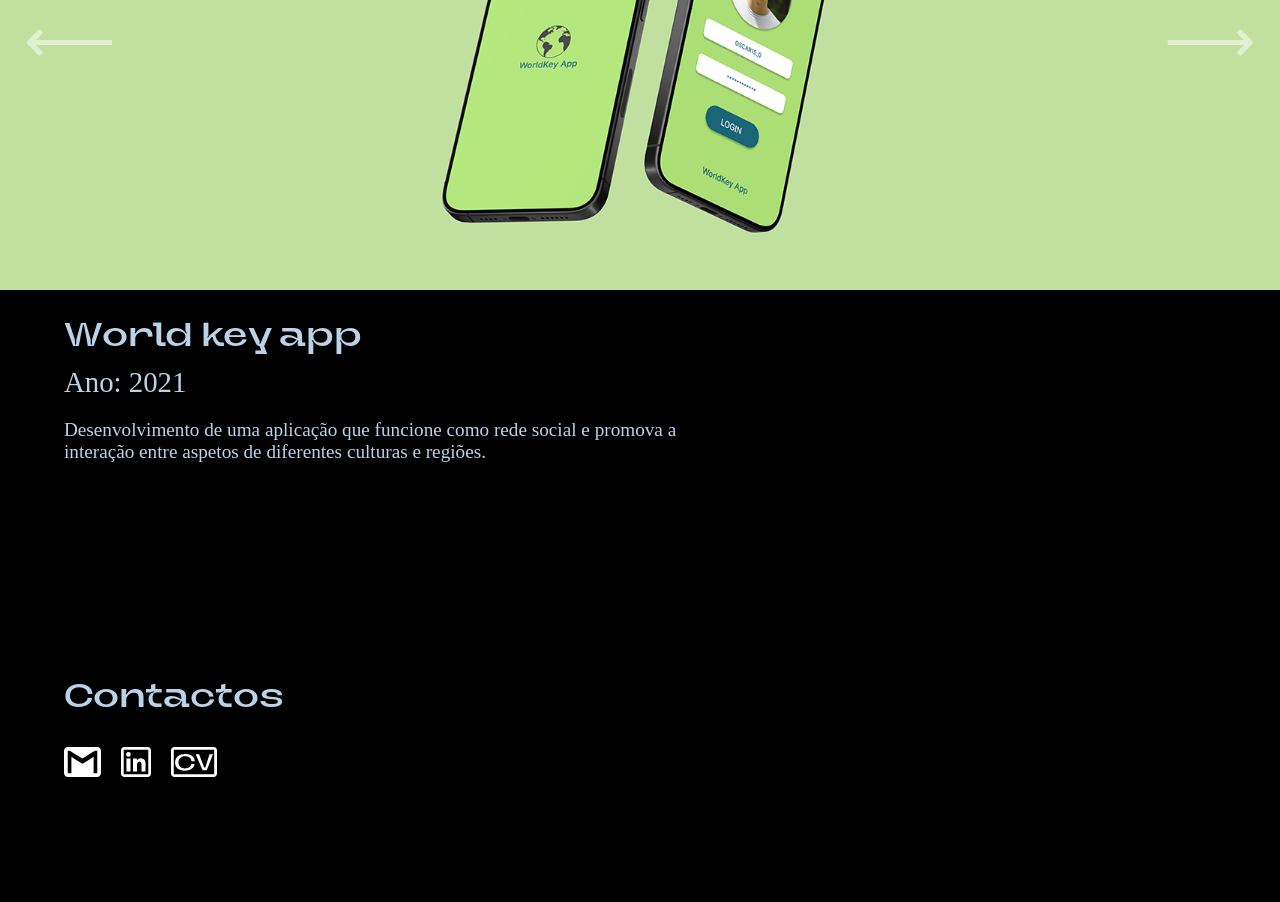
==== commit 59898d84: "pequena alteração" ====
--- a/portefoleo.html
+++ b/portefoleo.html
@@ -137,7 +137,7 @@
                     </div>
                 <h3 class="n3">Alta & Baixa - Revista de cultura tipográfica</h3>|
                 <p class="n3">Ano: 2023</p>
-                <p class = "desc">Revista de tipografia alta e baixa. <br> Com versão impressa e versão online em website.</p>
+                <p class = "desc">Revista de cultura tipográfica Alta & Baixa. <br> Com versão impressa em formato <i>leporello</i> e online em website.</p>
             </div>
 
             <div class = "work work2 w-marie">
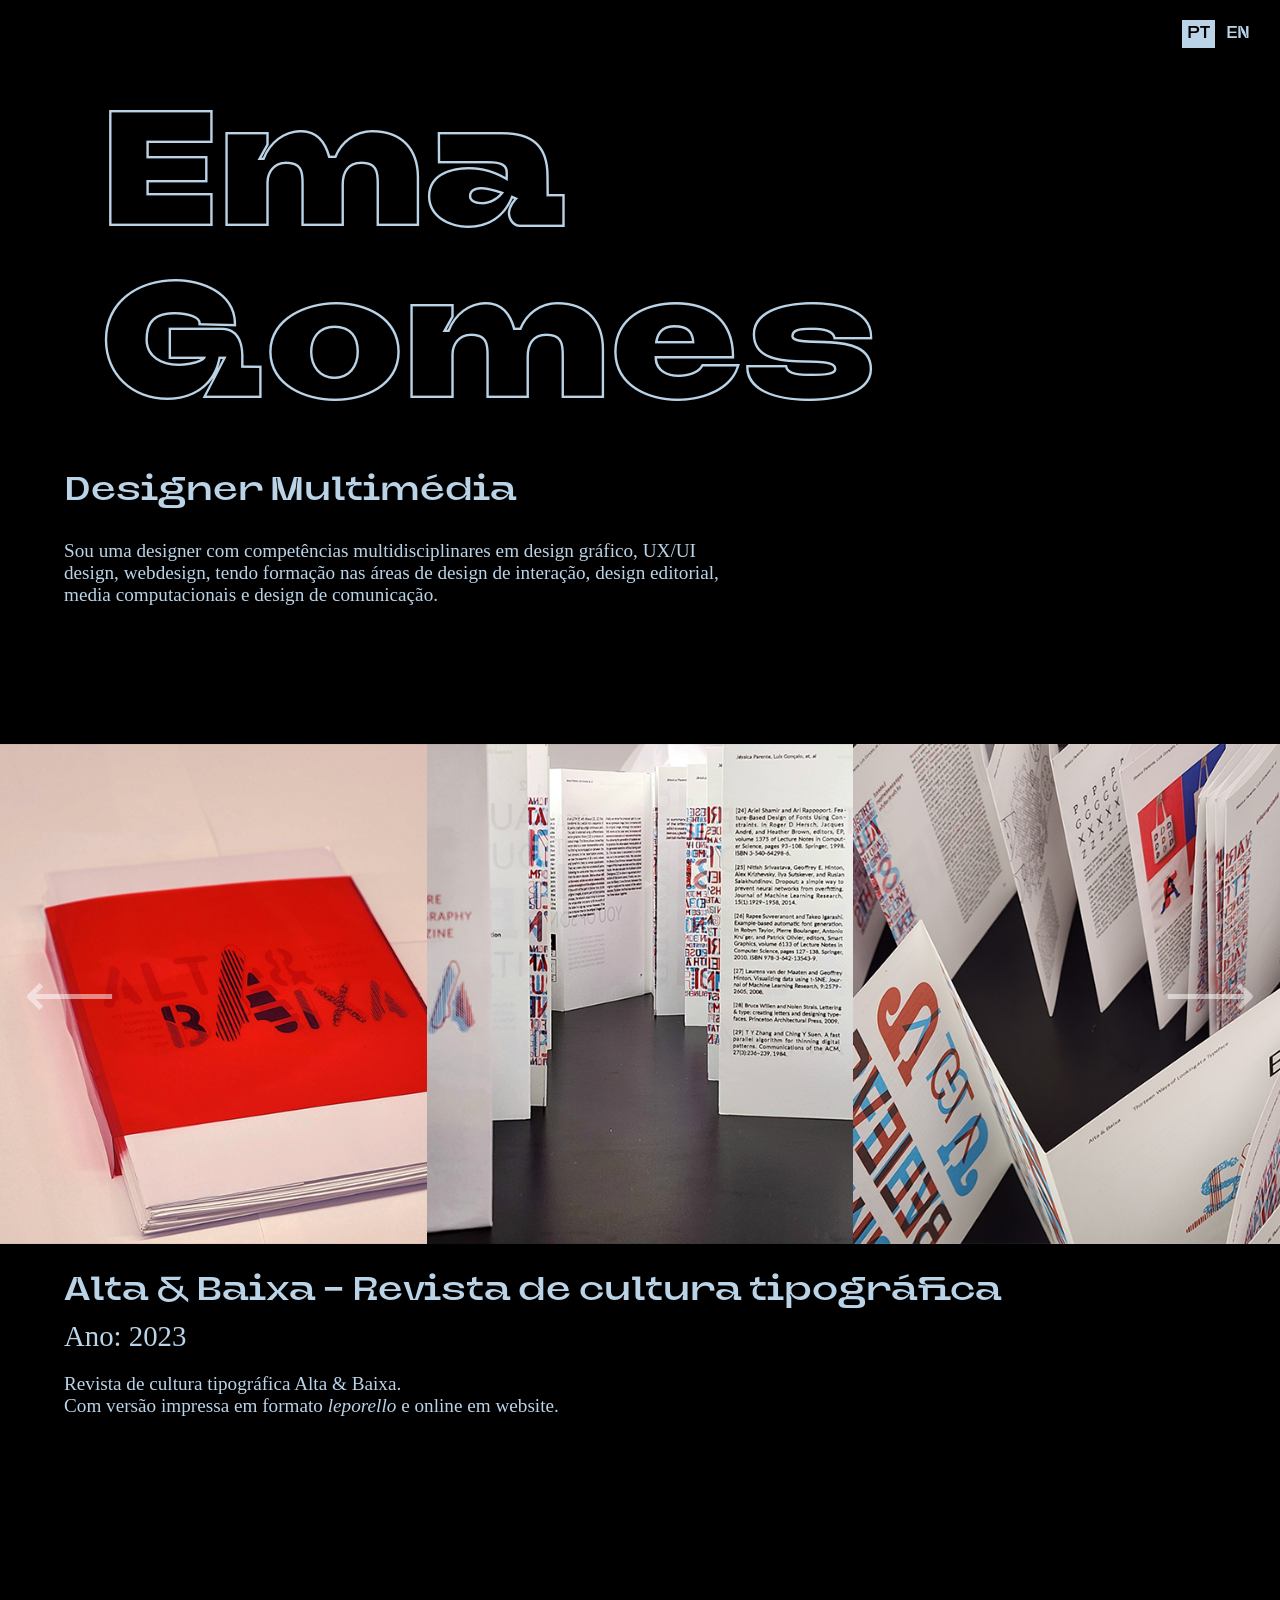
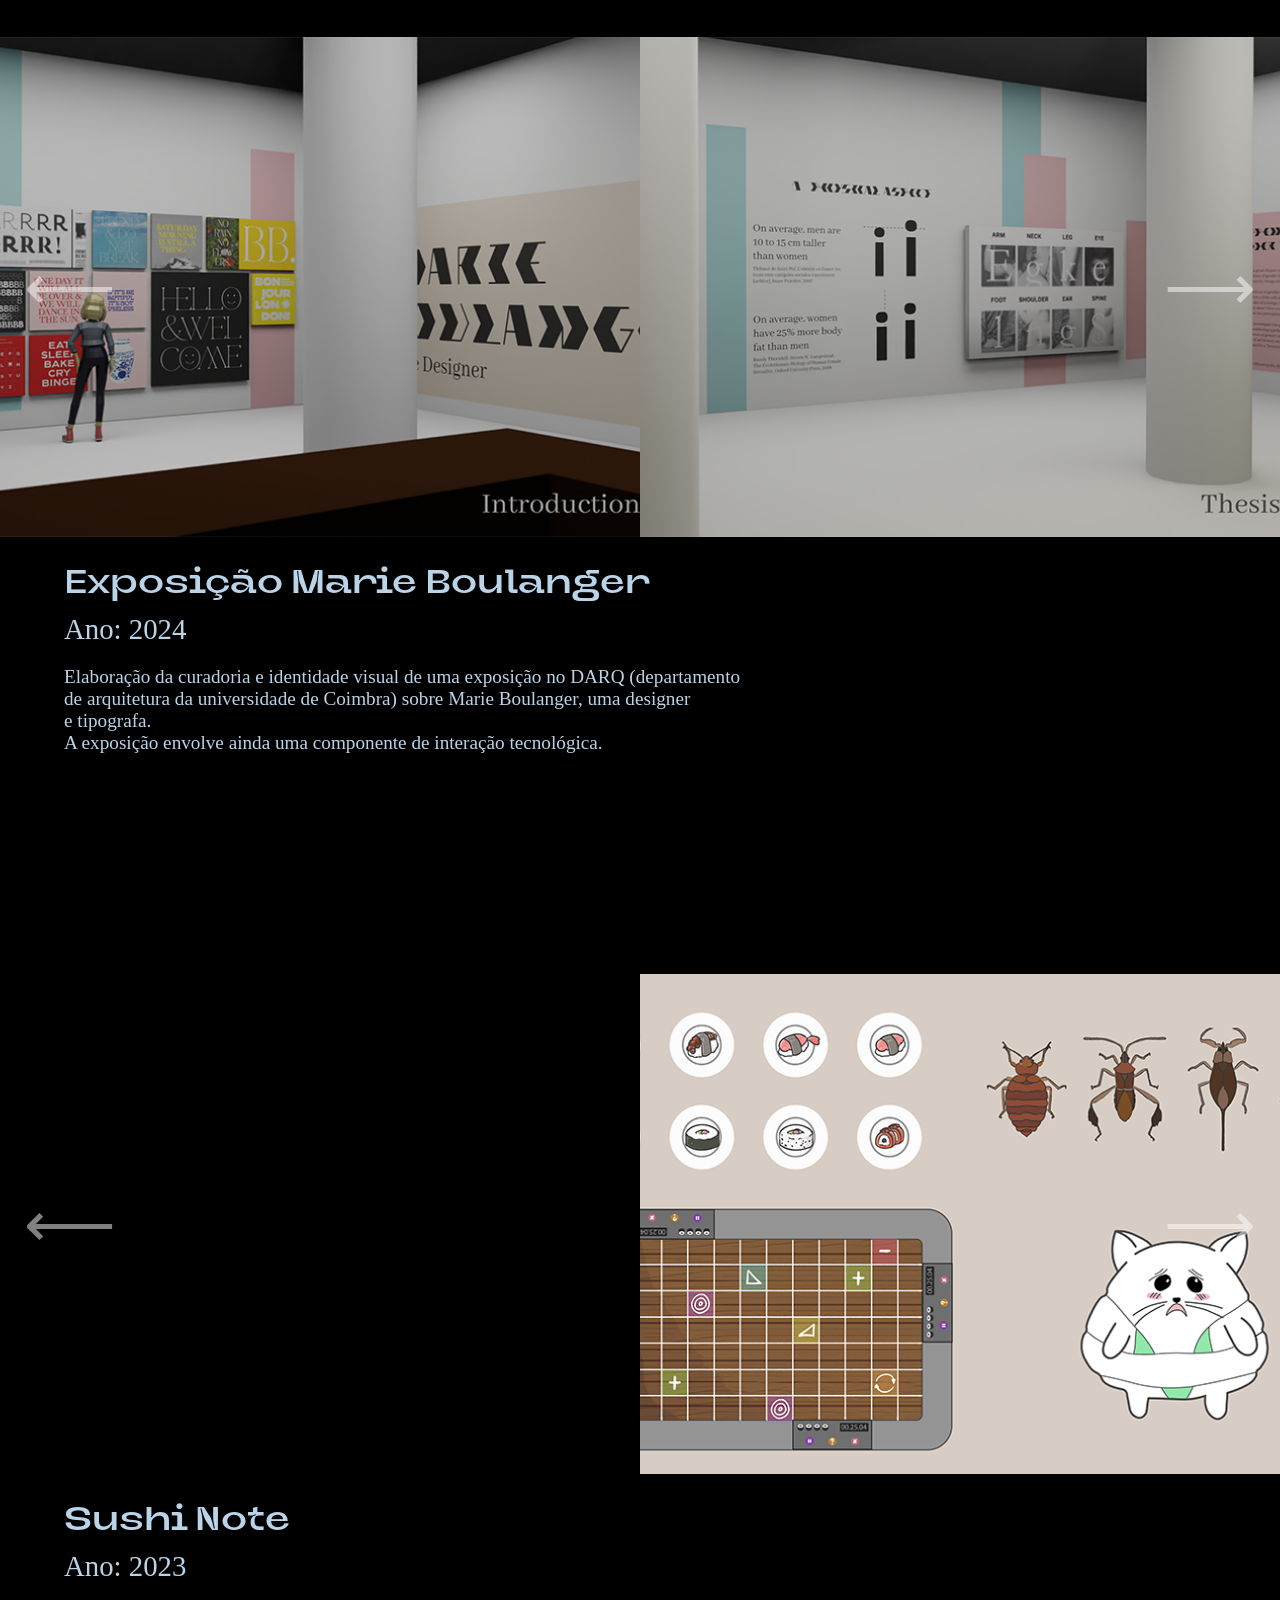
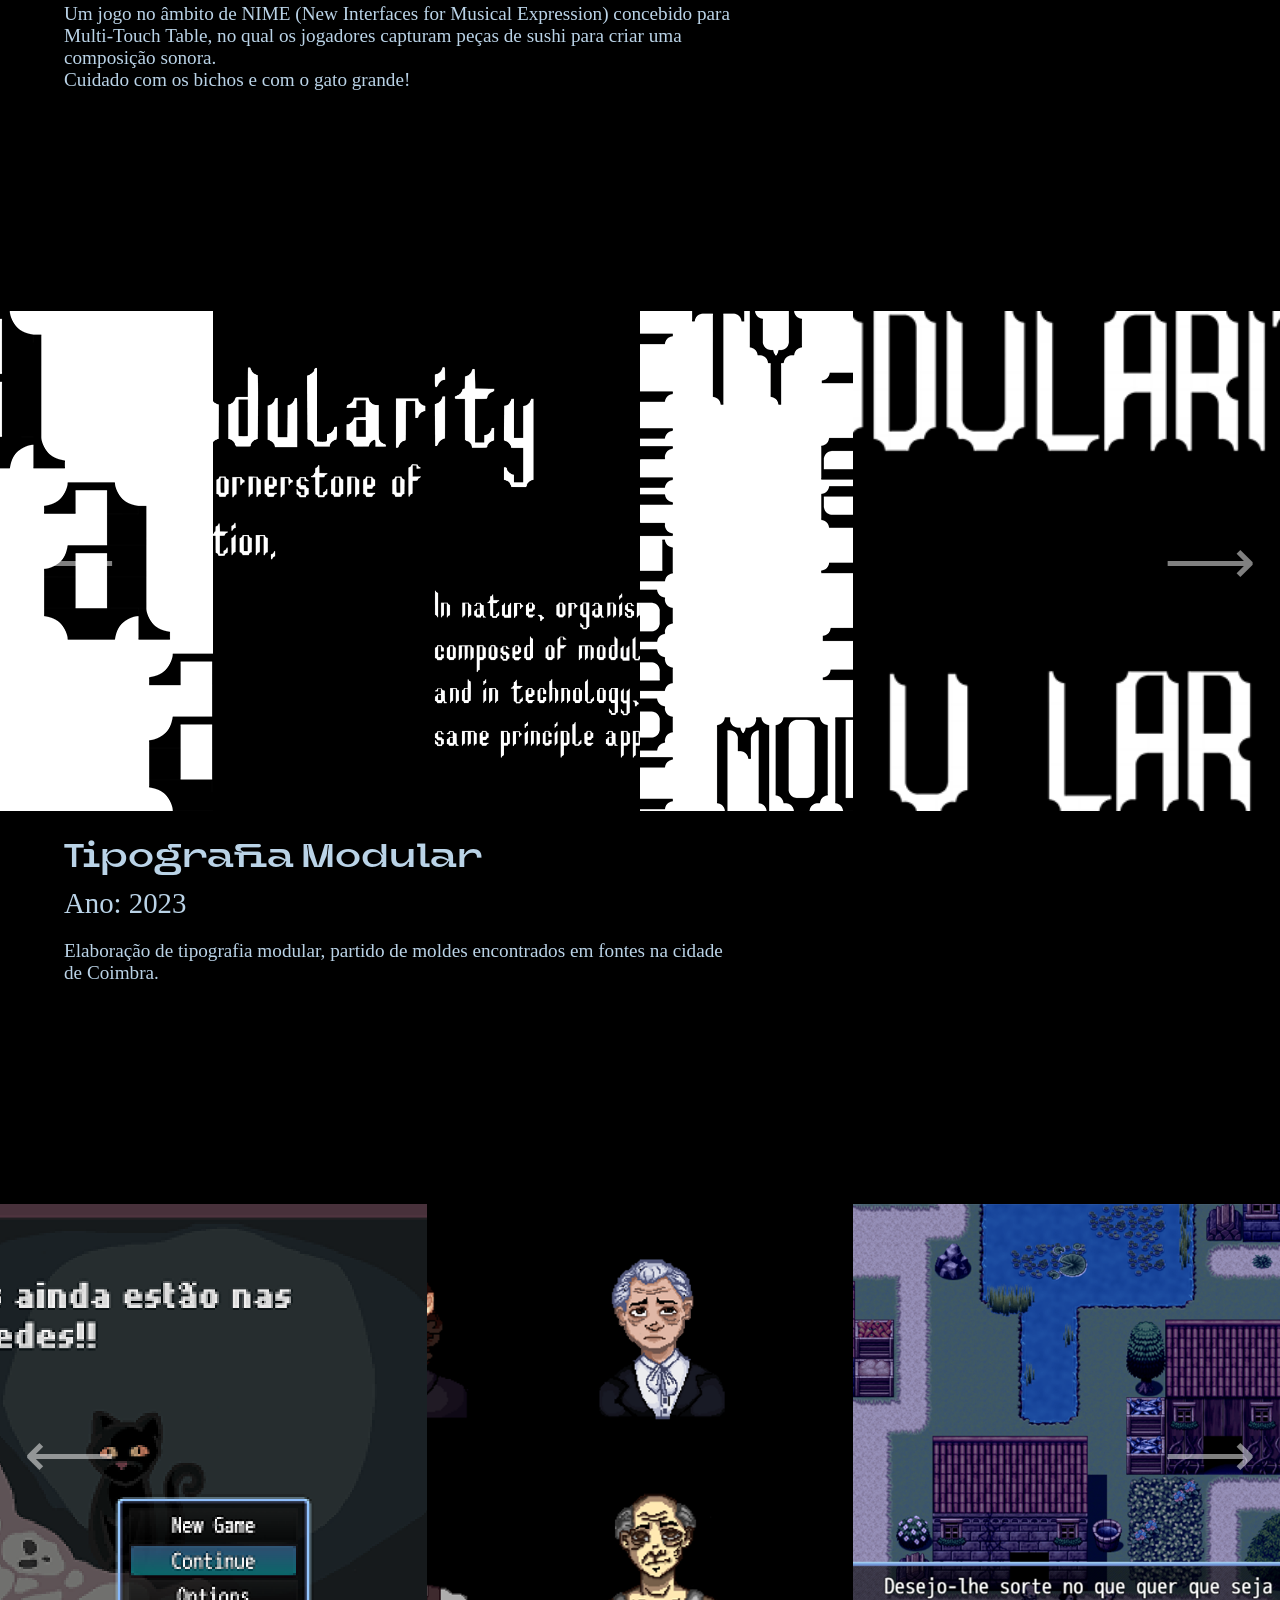
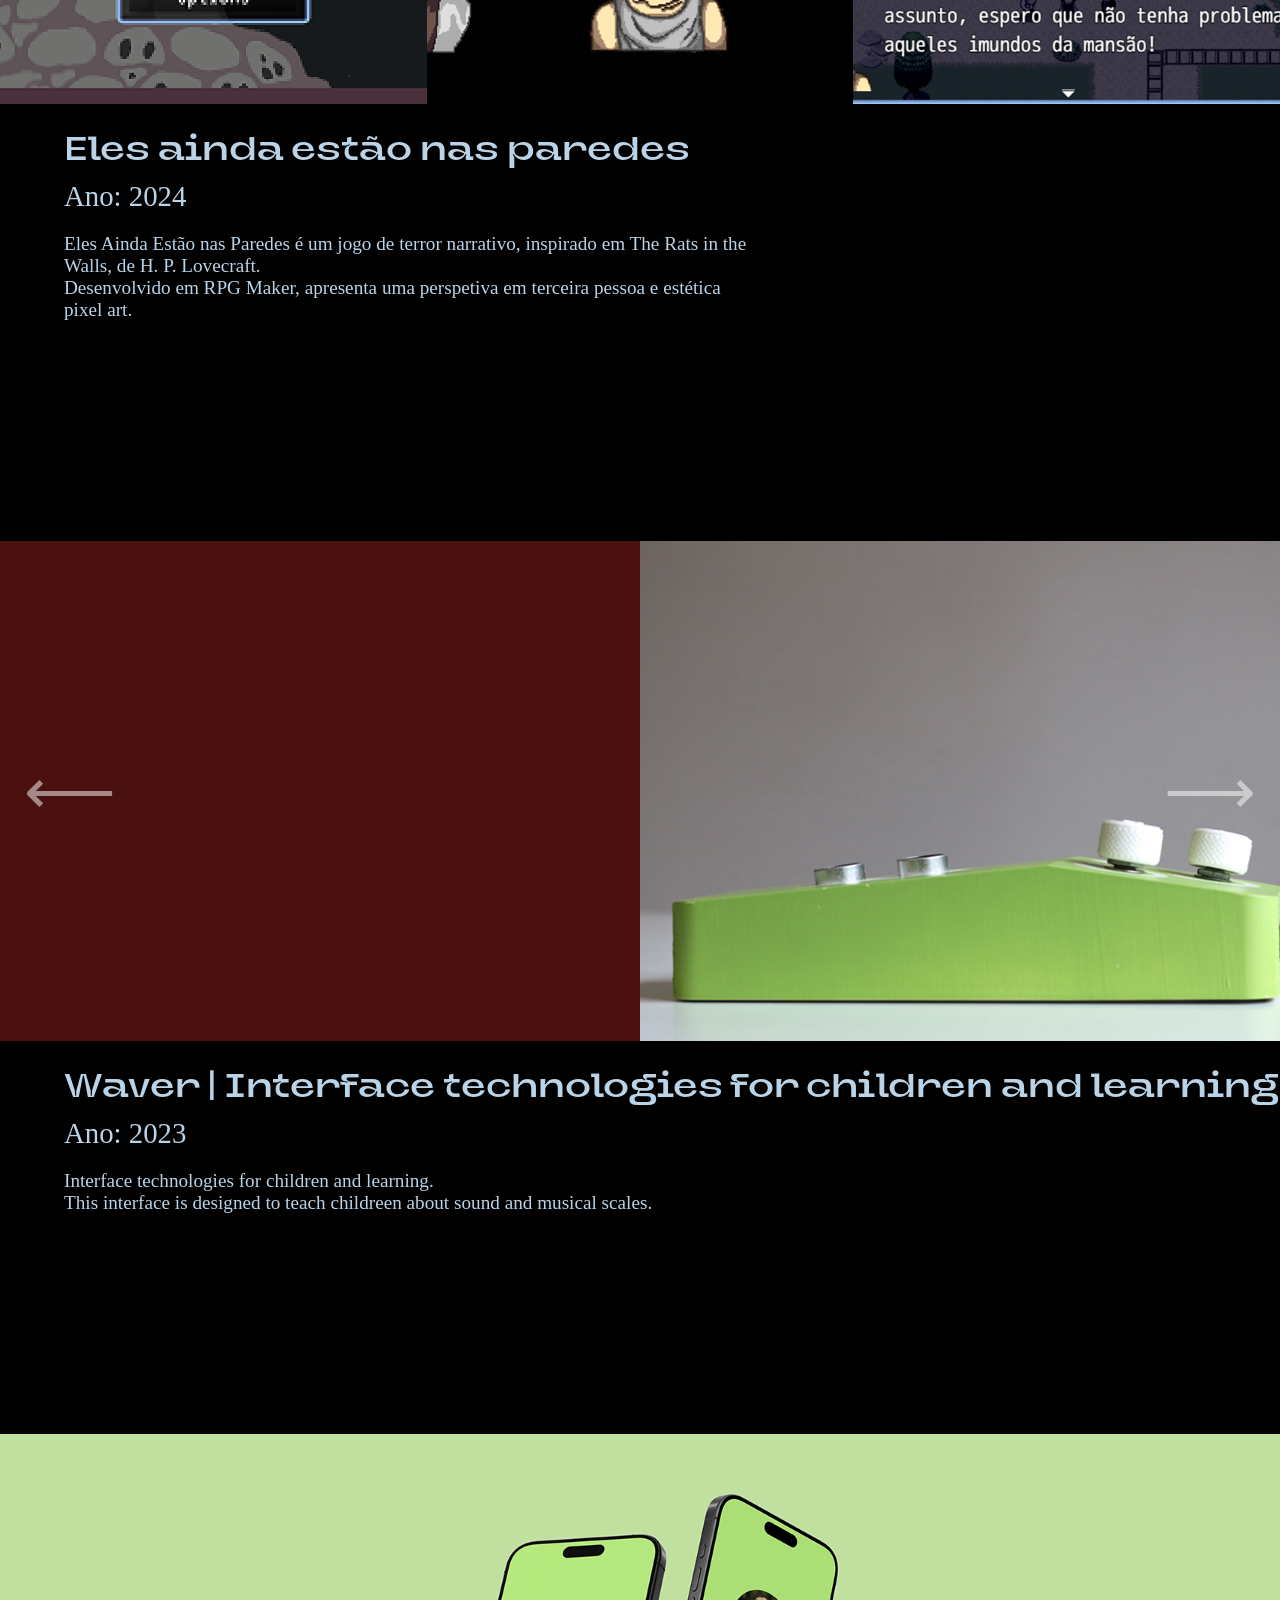
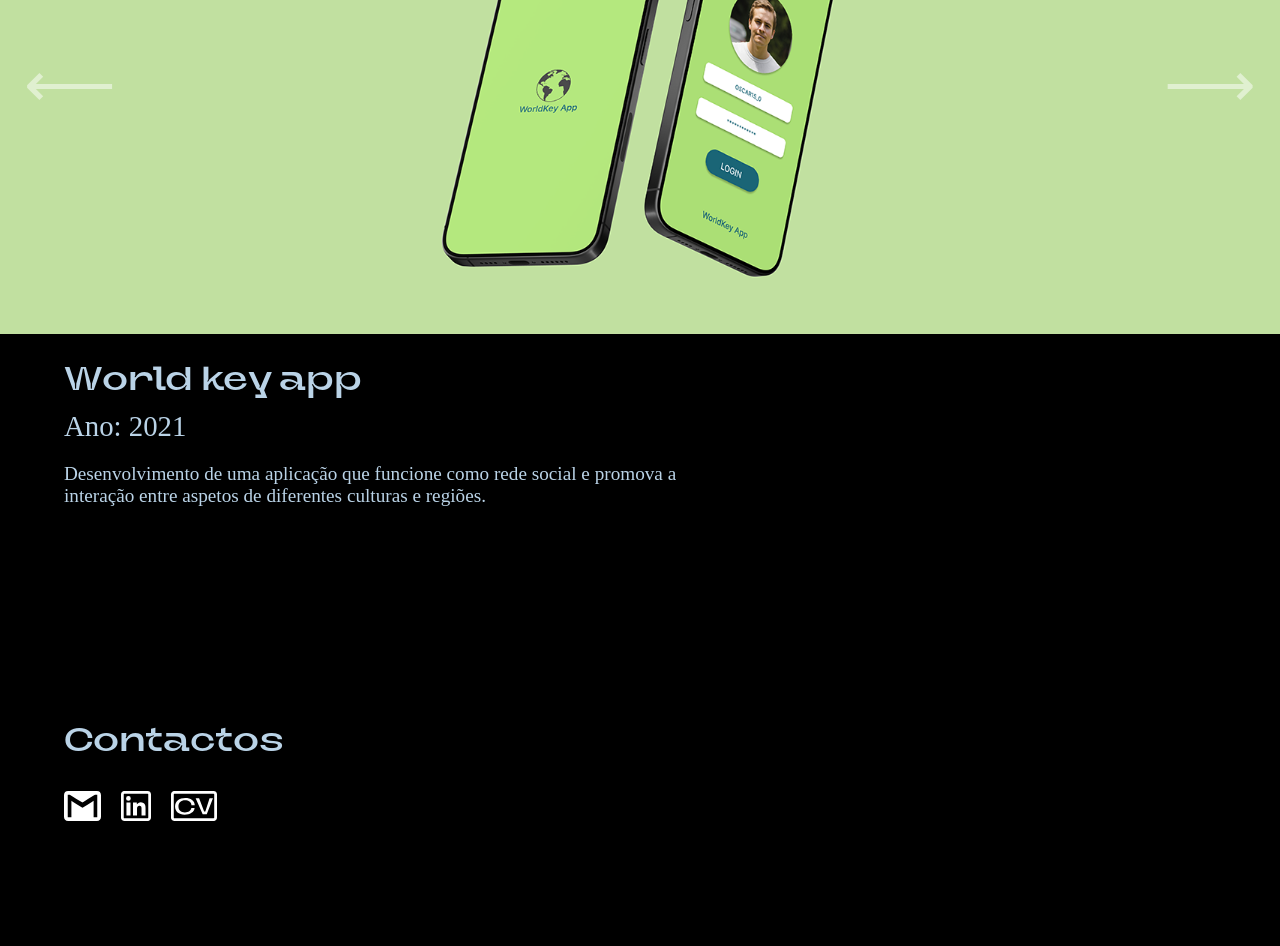
==== commit 010dd8e9: "tradução" ====
--- a/portefoleo.html
+++ b/portefoleo.html
@@ -1,5 +1,5 @@
 <!DOCTYPE html>
-<html lang="en">
+<html lang="pt">
 <head>
     <meta charset="UTF-8">
     <meta name="viewport" content="width=device-width, initial-scale=1.0">
@@ -34,9 +34,17 @@
         <div class="nome">
             <!-- <img id = "ema" src = "imagens/ema.png" height = 300px>
             <img id = "gomes"src = "imagens/gomes.png" height = 300px> -->
-            <h1 class = n>Ema Gomes</h1>
-            <h3 class = "n2">Multimedia Designer</h3>
-            <p class = "desc desc1">Sou uma designer com competências multidisciplinares em design gráfico, UX/UI design, webdesign, tendo formação nas áreas de design de interação, design editorial, media computacionais e design de comunicação.</p>
+            <h1 class = "n pt">Ema Gomes</h1>
+            <h3 class = "n2 pt">Designer Multimédia</h3>
+            <p class = "desc desc1 pt">Sou uma designer com competências multidisciplinares em design gráfico, UX/UI design, webdesign, tendo formação nas áreas de design de interação, design editorial, media computacionais e design de comunicação.</p>
+
+            <h1 class = "n en">Ema Gomes</h1>
+            <h3 class = "n2 en">Multimedia Designer</h3>
+            <p class = "desc desc1 en">I am a designer with multidisciplinary skills in graphic design, UX/UI design, and web design, with a background in interaction design, editorial design, computational media, and communication design.</p>
+
+            <div class = "contactos">Contactos</div>
+            <div class = "bt-pt">PT</div>
+            <div class = "bt-en">EN</div>
 
             
         </div>
@@ -135,9 +143,13 @@
                             </div>
                         </div>
                     </div>
-                <h3 class="n3">Alta & Baixa - Revista de cultura tipográfica</h3>|
-                <p class="n3">Ano: 2023</p>
-                <p class = "desc">Revista de cultura tipográfica Alta & Baixa. <br> Com versão impressa em formato <i>leporello</i> e online em website.</p>
+                <h3 class="n3 pt">Alta & Baixa - Revista de cultura tipográfica</h3> 
+                <p class="n3 pt">Ano: 2023</p>
+                <p class = "desc pt">Revista de cultura tipográfica Alta & Baixa. <br> Com versão impressa em formato <i>leporello</i> e online em website.</p>
+
+                <h3 class="n3 en">Alta & Baixa - Typography culture magazine</h3> 
+                <p class="n3 en">Year: 2023</p>
+                <p class = "desc en">Alta & Baixa, a typography culture magazine, available in a printed leporello format and as an online website.</p>
             </div>
 
             <div class = "work work2 w-marie">
@@ -220,9 +232,13 @@
                         </div>
                     </div>
                 </div>
-                <h3 class="n3">Exposição Marie Boulanger</h3>
-                <p class="n3">Ano: 2024</p>
-                <p class="desc">Elaboração da curadoria e identidade visual de uma exposição no DARQ (departamento de arquitetura da universidade de Coimbra) sobre Marie Boulanger, uma designer e tipografa. <br> A exposição envolve ainda uma componente de interação tecnológica.</p>
+                <h3 class="n3 pt">Exposição Marie Boulanger</h3>
+                <p class="n3 pt">Ano: 2024</p>
+                <p class="desc pt">Elaboração da curadoria e identidade visual de uma exposição no DARQ (departamento de arquitetura da universidade de Coimbra) sobre Marie Boulanger, uma designer e tipografa. <br> A exposição envolve ainda uma componente de interação tecnológica.</p>
+
+                <h3 class="n3 en">Marie Boulanger exhibition</h3>
+                <p class="n3 en">Year: 2024</p>
+                <p class="desc en">Development of the curatorial concept and visual identity for an exhibition at DARQ (Department of Architecture, University of Coimbra) about Marie Boulanger, a designer and typographer.The exhibition also includes a technological interaction component.</p>
             </div>
 
             <div class = "work work3 w-sushinote">
@@ -284,10 +300,15 @@
                         </div>
                     </div>
                 </div>                
-                <h3 class="n3">Sushi Note</h3>
-                <p class="n3">Ano: 2023</p>
-                <p class="desc">Um jogo no âmbito de NIME (New Interfaces for Musical Expression) concebido para Multi-Touch Table, no qual os jogadores capturam peças de sushi para criar uma composição sonora.
-<br> Cuidado com os bichos e com o gato grande!</p>
+                <h3 class="n3 pt">Sushi Note</h3>
+                <p class="n3 pt">Ano: 2023</p>
+                <p class="desc pt">Um jogo no âmbito de NIME (New Interfaces for Musical Expression) concebido para Multi-Touch Table, no qual os jogadores capturam peças de sushi para criar uma composição sonora.
+                <br> Cuidado com os bichos e com o gato grande!</p>
+
+                <h3 class="n3 en">Sushi Note</h3>
+                <p class="n3 en">Year: 2023</p>
+                <p class="desc en">A game developed within the scope of NIME (New Interfaces for Musical Expression), designed for a multi-touch table, in which players capture sushi pieces to create a sound composition.
+                <br> Watch out for the creatures and the big cat!</p>
             </div>
 
             <div class = "work work4 w-tipografia">
@@ -358,9 +379,13 @@
                         </div>
                     </div>
                 </div>                
-                <h3 class="n3">Tipografia Modular</h3>
-                <p class="n3">Ano: 2023</p>
-                <p class="desc">Elaboração de tipografia modular, partido de moldes encontrados em fontes na cidade de Coimbra.</p>
+                <h3 class="n3 pt">Tipografia Modular</h3>
+                <p class="n3 pt">Ano: 2023</p>
+                <p class="desc pt">Elaboração de tipografia modular, partido de moldes encontrados em fontes na cidade de Coimbra.</p>
+
+                <h3 class="n3 en">Tipografia Modular</h3>
+                <p class="n3 en">Year: 2023</p>
+                <p class="desc en">Development of a modular typeface based on molds found in signage across the city of Coimbra.</p>
             </div> 
 
             <div class = "work work5 w-ratosparedes">
@@ -422,9 +447,13 @@
                         </div>
                     </div>
                 </div>
-                <h3 class="n3">Eles ainda estão nas paredes</h3>
-                <p class="n3">Ano: 2024</p>
-                <p class="desc">Trans play, narrativa de terror inspirado em The Rats in the Walls by H. P. Lovecraft. <br>Feito em RPG maker, jogo em 3ª pessoa com pixel art e história linear.</p>
+                <h3 class="n3 pt">Eles ainda estão nas paredes</h3>
+                <p class="n3 pt">Ano: 2024</p>
+                <p class="desc pt">Eles Ainda Estão nas Paredes é um jogo de terror narrativo, inspirado em The Rats in the Walls, de H. P. Lovecraft. <br>Desenvolvido em RPG Maker, apresenta uma perspetiva em terceira pessoa e estética pixel art.</p>
+
+                <h3 class="n3 en">Eles ainda estão nas paredes</h3>
+                <p class="n3 en">Year: 2024</p>
+                <p class="desc en">Eles ainda estão nas paredes (They Are Still in the Walls) is a narrative horror game inspired by The Rats in the Walls by H. P. Lovecraft. <br>Developed in RPG Maker, it features a third-person perspective and a pixel art aesthetic.</p>
             </div>
 
             <div class = "work work6 w-waver">
@@ -478,9 +507,13 @@
                         </div>
                     </div>
                 </div>                
-                <h3 class="n3">Waver | Interface technologies for children and learning</h3>
-                <p class="n3">Ano: 2023</p>
-                <p class="desc">Interface technologies for children and learning.<br> This interface is designed to teach childreen about sound and musical scales.</p>
+                <h3 class="n3 pt">Waver | Interface technologies for children and learning</h3>
+                <p class="n3 pt">Ano: 2023</p>
+                <p class="desc pt">Interface technologies for children and learning.<br> This interface is designed to teach childreen about sound and musical scales.</p>
+
+                <h3 class="n3 en">Waver | Interface technologies for children and learning</h3>
+                <p class="n3 en">Year: 2023</p>
+                <p class="desc en">This interface is designed to teach children about sound and musical scales.</p>
             </div>
 
             <div class = "work work7 w-app">
@@ -516,9 +549,13 @@
                         </div>
                     </div>
                 </div>
-                <h3 class="n3">World key app</h3>
-                <p class="n3">Ano: 2021</p>
-                <p class="desc">Desenvolvimento de uma aplicação que funcione como rede social e promova a interação entre aspetos de diferentes culturas e regiões.</p>
+                <h3 class="n3 pt">World key app</h3>
+                <p class="n3 pt">Ano: 2021</p>
+                <p class="desc pt">Desenvolvimento de uma aplicação que funcione como rede social e promova a interação entre aspetos de diferentes culturas e regiões.</p>
+
+                <h3 class="n3 en">World key app</h3>
+                <p class="n3 en">Year: 2021</p>
+                <p class="desc en">Prototyping of an application designed as a social network that promotes interaction between aspects of different cultures and regions.</p>
             </div>
 
             <!-- <div class = "work work8">
--- a/css/port.css
+++ b/css/port.css
@@ -267,6 +267,38 @@
     margin: auto;
 }
 
+.en{
+    display: none;
+}
+
+.bt-pt, .bt-en{
+    display: flex;
+    font-family: "NeueMetanaNext-SemiBold";
+    font-size: 1em;
+    color: var(--font-color);
+    position: absolute;
+    /* background-color: #6e2f2f; */
+    top: 20px;
+    right: 25px;
+    /* height: 20px;
+    width: 30px; */
+    padding: 5px;
+}
+
+.bt-pt{
+    right: 65px;
+    
+}
+
+.bt-pt:hover, .bt-en:hover{
+    background-color: #BAD3E7;
+    /* width: 30px; */
+    cursor:pointer;
+    color: #000000;
+    /* height: 20px;
+    width: 30px; */
+}
+
 
 
 /* .imagens::scroll-button(*){
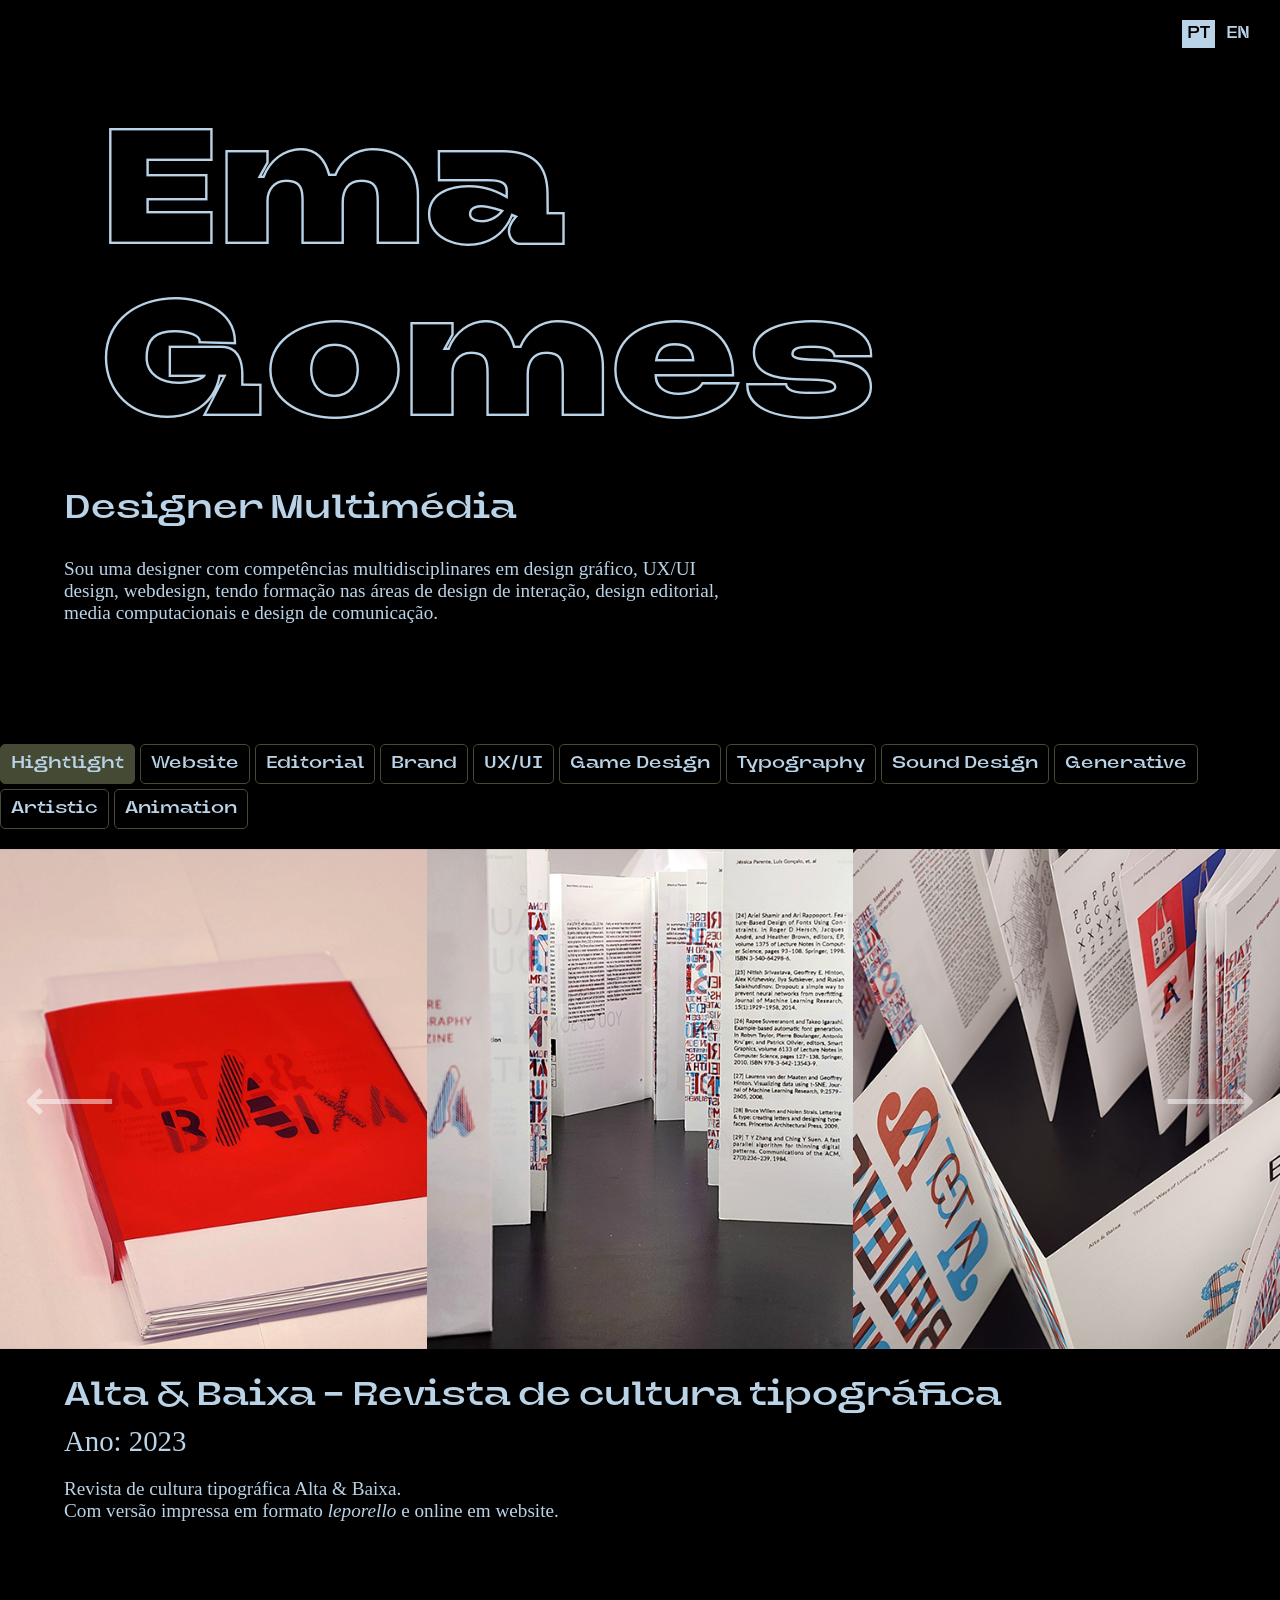
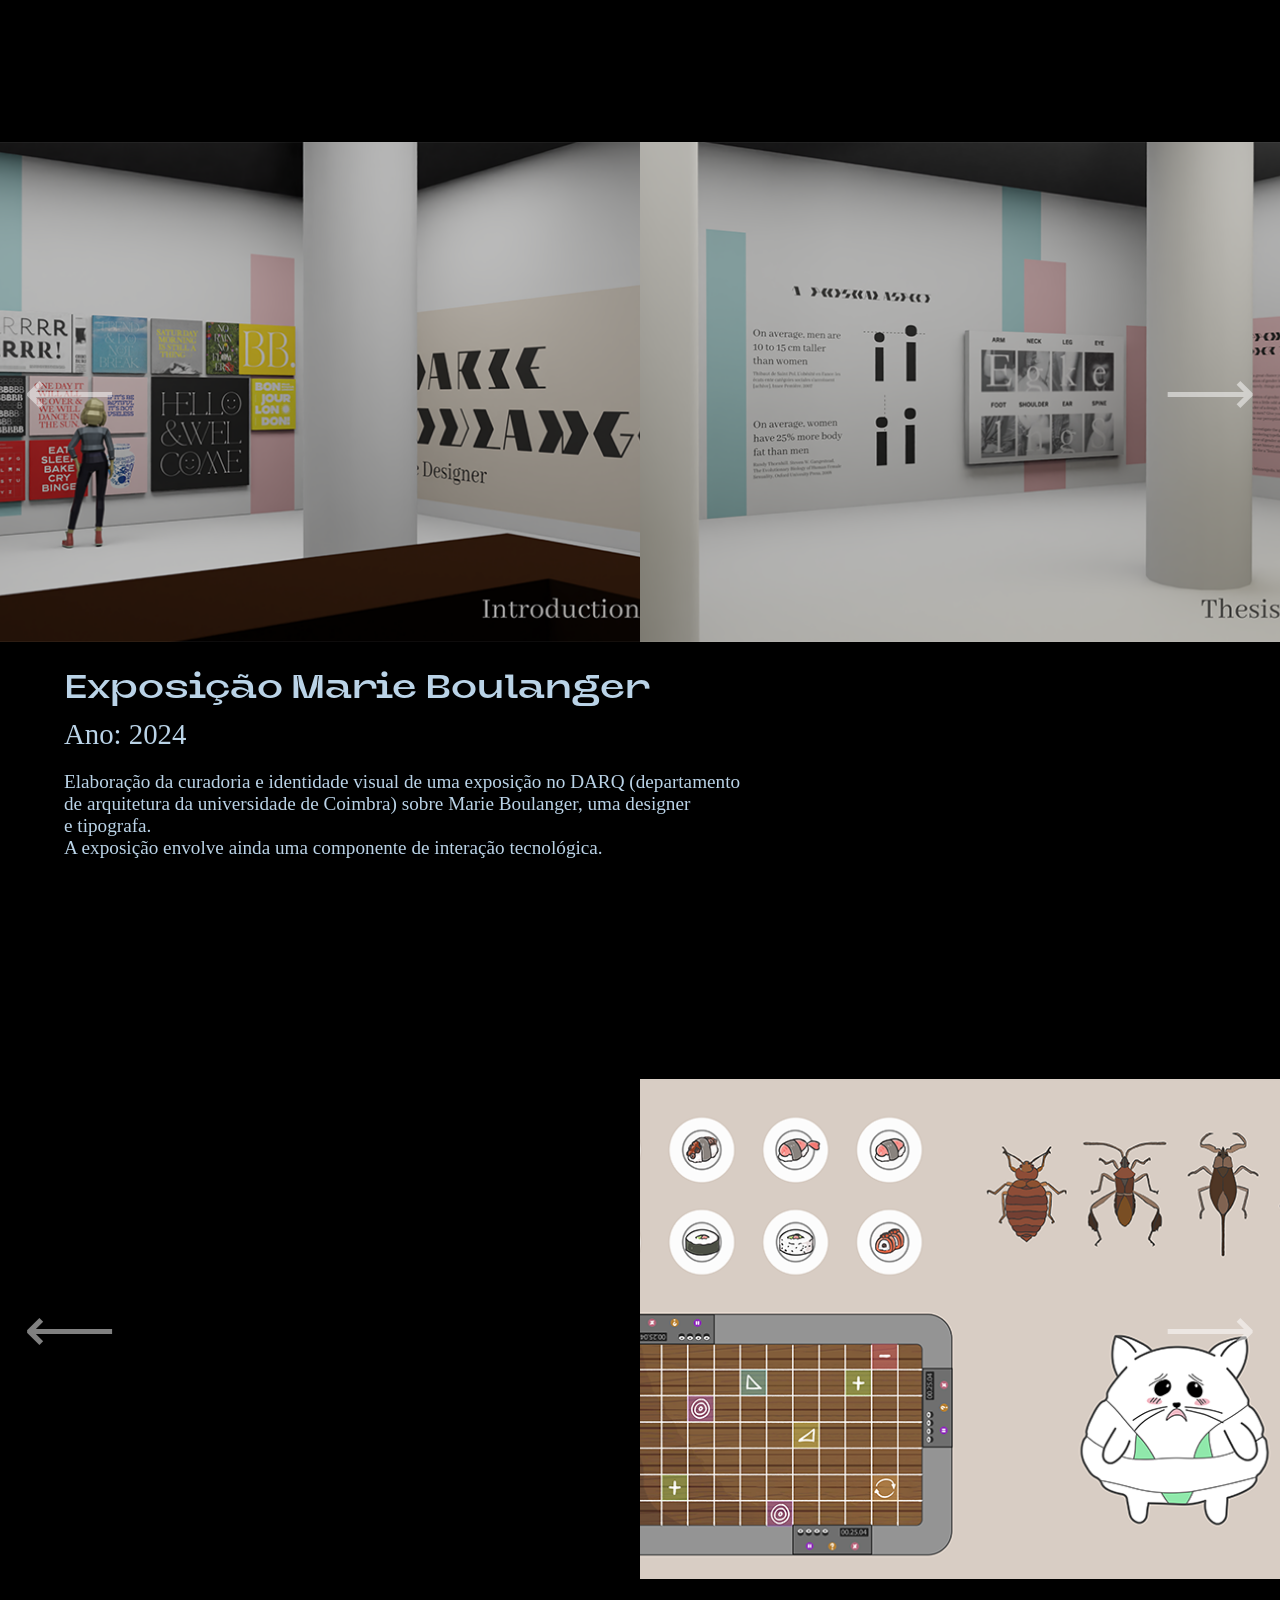
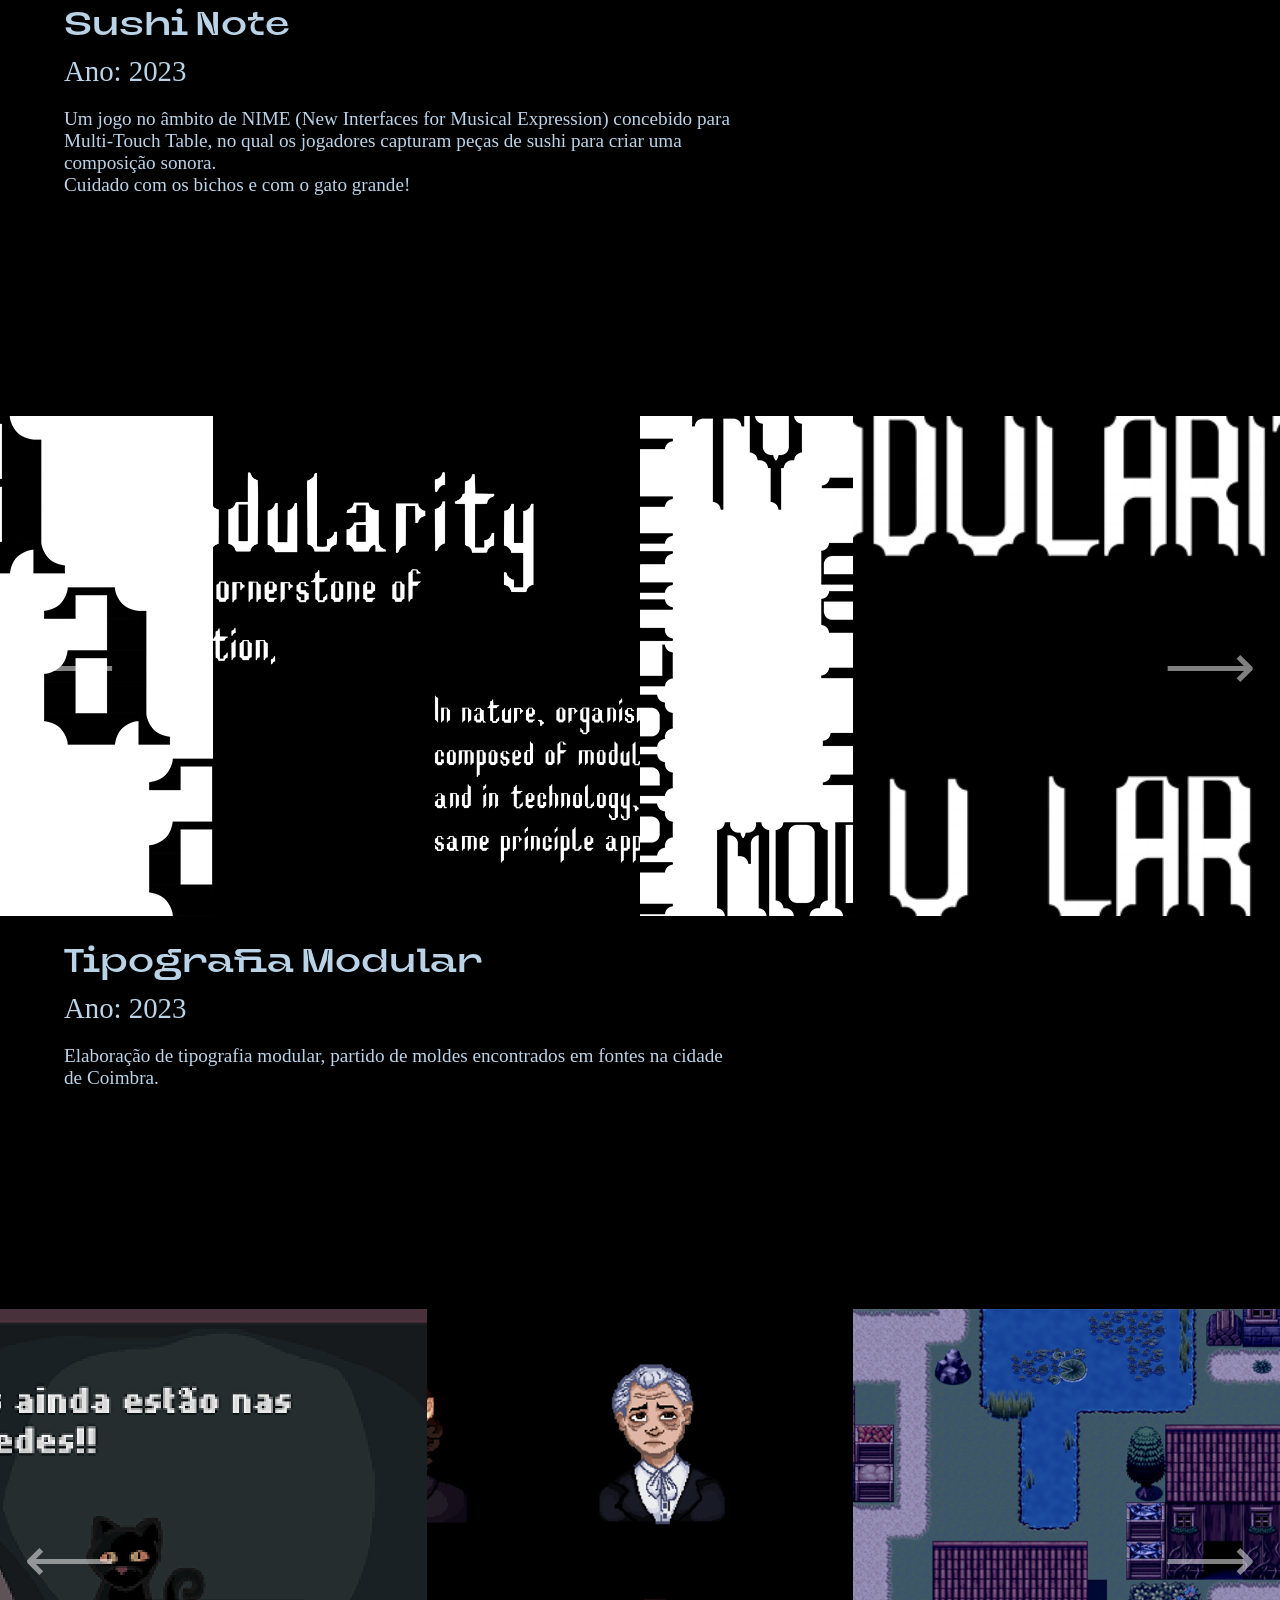
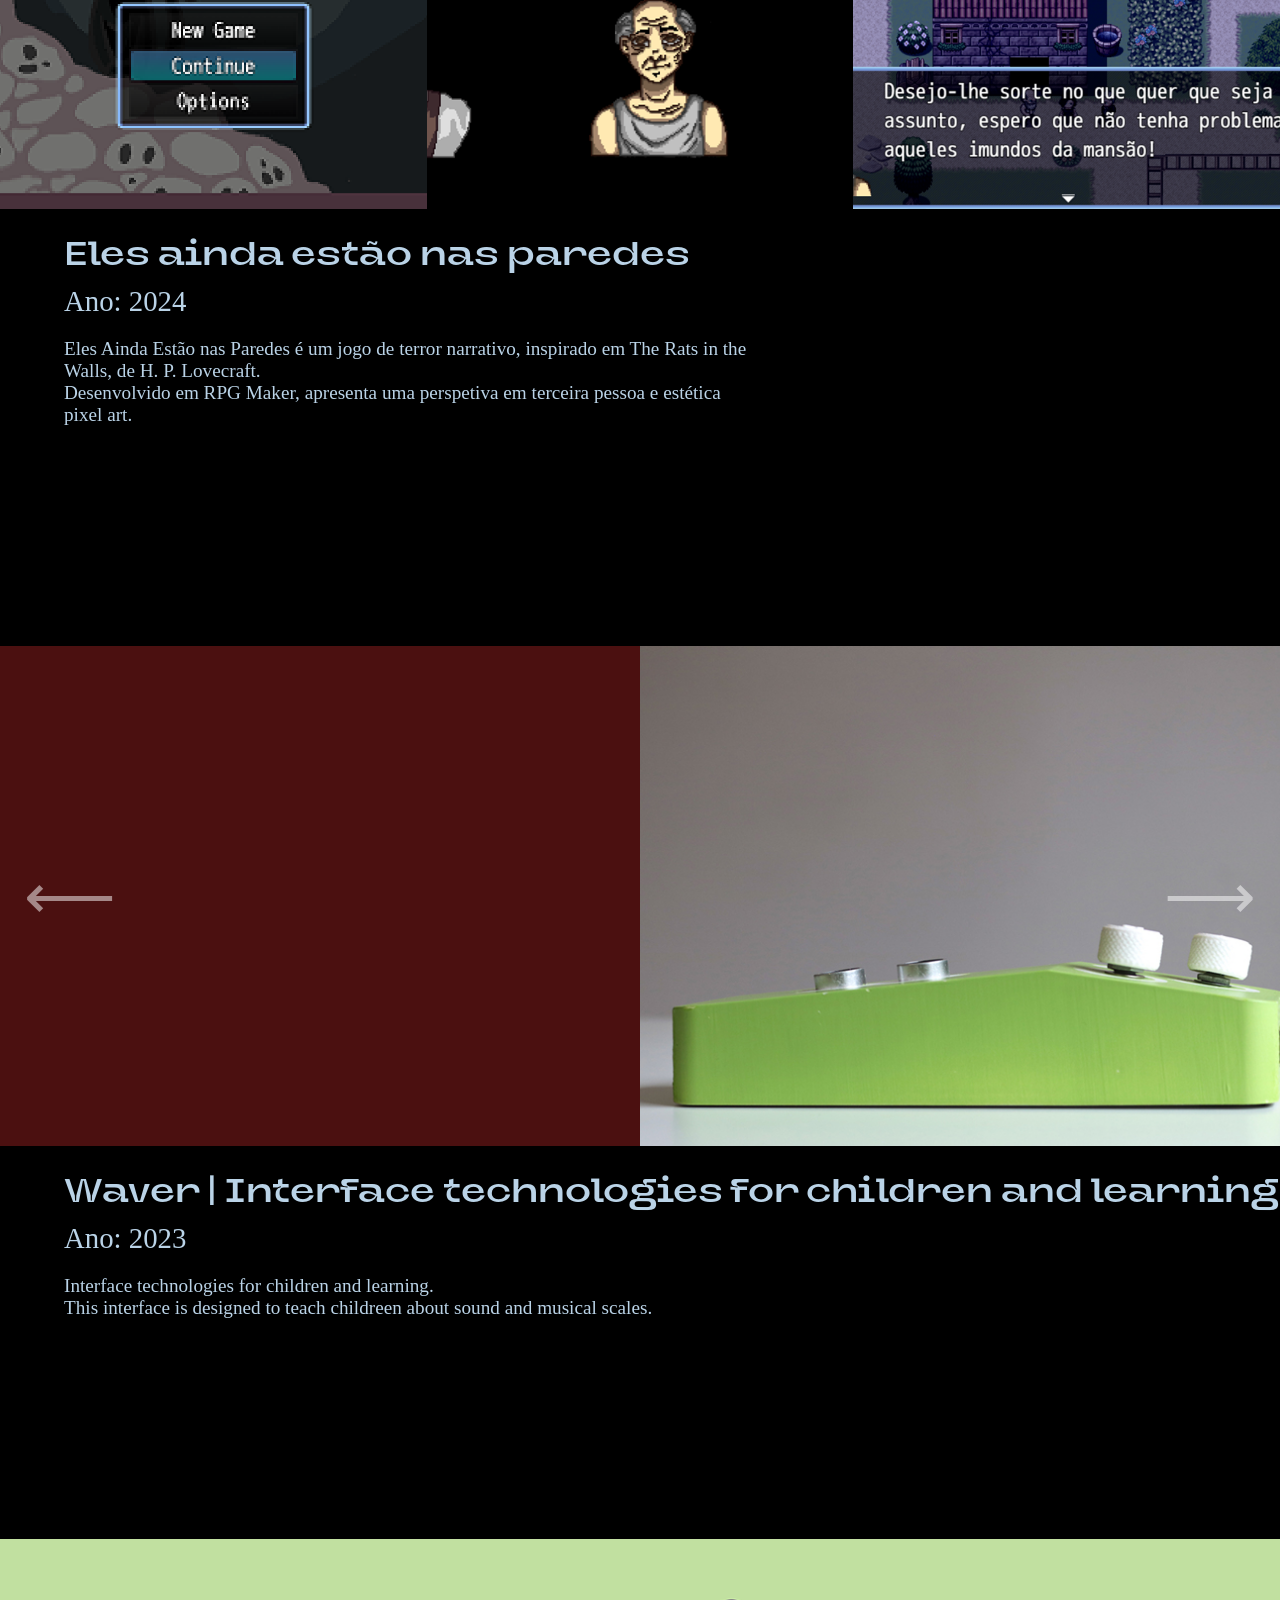
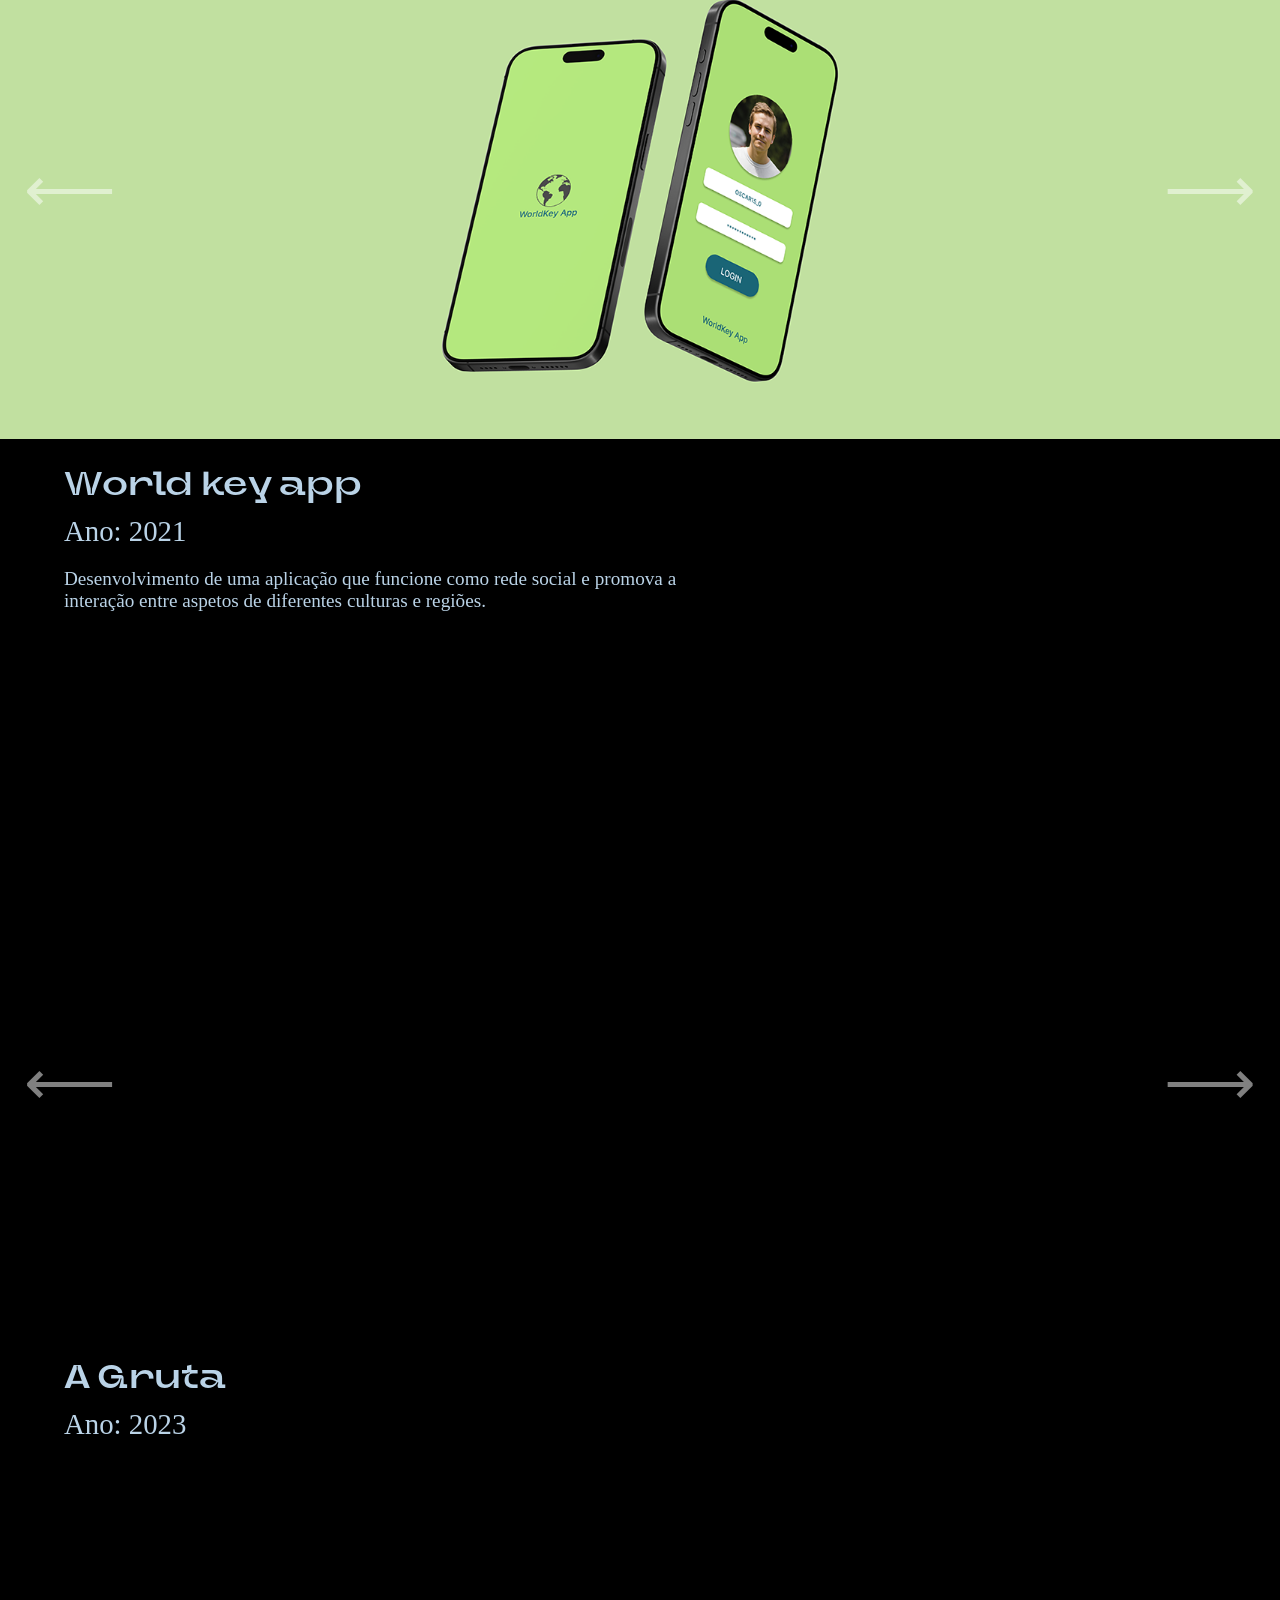
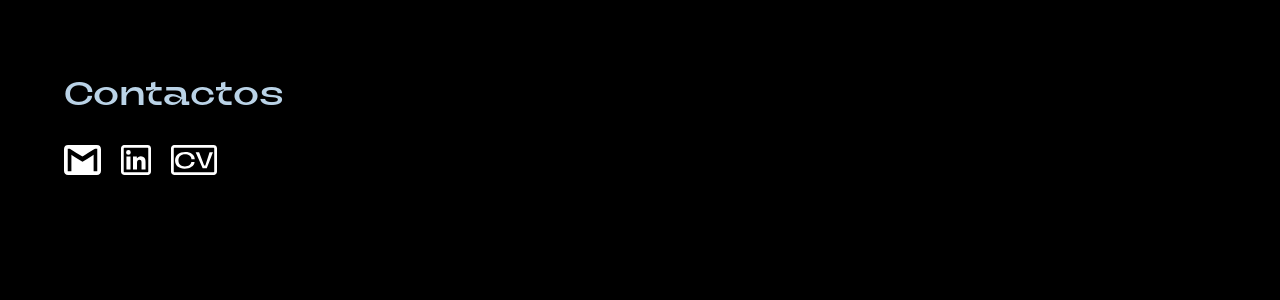
==== commit 1145a038: "atualização geral" ====
--- a/portefoleo.html
+++ b/portefoleo.html
@@ -3,6 +3,7 @@
 <head>
     <meta charset="UTF-8">
     <meta name="viewport" content="width=device-width, initial-scale=1.0">
+    <link rel="icon" type="image/x-icon" href="/imagens/page_icon.svg">
     <link rel="stylesheet" href="css/port.css">
     <title>Portefóleo</title>
 </head>
@@ -34,6 +35,13 @@
         <div class="nome">
             <!-- <img id = "ema" src = "imagens/ema.png" height = 300px>
             <img id = "gomes"src = "imagens/gomes.png" height = 300px> -->
+
+            <div class = "head-nav">
+                <div class = "contactos">Contactos</div>
+                <div class = "bt-pt">PT</div>
+                <div class = "bt-en">EN</div>
+            </div>
+           
             <h1 class = "n pt">Ema Gomes</h1>
             <h3 class = "n2 pt">Designer Multimédia</h3>
             <p class = "desc desc1 pt">Sou uma designer com competências multidisciplinares em design gráfico, UX/UI design, webdesign, tendo formação nas áreas de design de interação, design editorial, media computacionais e design de comunicação.</p>
@@ -42,9 +50,14 @@
             <h3 class = "n2 en">Multimedia Designer</h3>
             <p class = "desc desc1 en">I am a designer with multidisciplinary skills in graphic design, UX/UI design, and web design, with a background in interaction design, editorial design, computational media, and communication design.</p>
 
-            <div class = "contactos">Contactos</div>
-            <div class = "bt-pt">PT</div>
-            <div class = "bt-en">EN</div>
+
+                <!-- <div class = "contactos">Contactos</div>
+                <div class = "bt-pt">PT</div>
+                <div class = "bt-en">EN</div> -->
+
+
+
+
 
             
         </div>
@@ -57,13 +70,28 @@
         <!-- <p><a href="#portfoleo">See my portfoleo</a></p> -->
     </section>
     
-
+    <section class = "buttons">
+        <div class="bt-select bt-default">Hightlight</div>
+
+        <div class="bt-select bt-topic bt-website">Website</div>
+        <div class="bt-select bt-topic bt-editorial">Editorial</div>
+        <div class="bt-select bt-topic bt-brand">Brand</div>
+        <div class="bt-select bt-topic bt-uiux">UX/UI</div>
+        <div class="bt-select bt-topic bt-game">Game Design</div>
+        <div class="bt-select bt-topic bt-typography">Typography</div>
+        <div class="bt-select bt-topic bt-sound">Sound Design</div>
+        <div class="bt-select bt-topic bt-generative">Generative</div>
+        <div class="bt-select bt-topic bt-artistic">Artistic</div>
+        <div class="bt-select bt-topic bt-animation">Animation</div>
+    </section>
 
     <section class="work-list">
         <!-- <h2 id = "portfoleo">Portefoleo</h2> -->
 
         <div class ="works">
-            <div class = "work work1 w-altabaixa" data-carousel> <!--Ading scroll h-->
+
+
+            <div class = "work work1 w-altabaixa hightlight website editorial" data-carousel> <!--Ading scroll h-->
                 <div class="imagens">
                     <button class="carrossel-button prev" data-carousel-button="prev">&#10229;</button>
                     <button class="carrossel-button next" data-carousel-button="next">&#10230;</button>
@@ -152,7 +180,145 @@
                 <p class = "desc en">Alta & Baixa, a typography culture magazine, available in a printed leporello format and as an online website.</p>
             </div>
 
-            <div class = "work work2 w-marie">
+            <div class = "work work1-erd w-rosa-galiza website">
+                <div class = "imagens" data-carousel>
+                    <button class="carrossel-button prev" data-carousel-button="prev">&#10229;</button>
+                    <button class="carrossel-button next" data-carousel-button="next">&#10230;</button>
+                    <div class = "slide" data-slides>
+                        <div class = "item item-1" data-active>
+                            <img src="imagens/torre_galiza/macbook_air_2022_torre_galiza.png" alt="" height = 485px>
+                            <img src="imagens/torre_galiza/iphone_18_torre_galiza.png" alt="" height = 485px>
+                        </div>
+                        <div class = "item item-2">
+                            <img src="imagens/torre_galiza/desktop_torre_galiza.png" alt="" height = 485px>
+                            <img src="imagens/torre_galiza/phone_torre_galiza.png" alt="" height = 485px>
+                        </div>
+                    </div>
+                </div>
+                <div class="imagens-mobile" data-carousel>
+                    <button class="carrossel-button-mobile prev" data-carousel-button-mobile="prev">&#10229;</button>
+                    <button class="carrossel-button-mobile next" data-carousel-button-mobile="next">&#10230;</button>
+                    <div class = "slide" data-slides>
+                        <div class = "item item-1" data-active>
+                            <img src="imagens/torre_galiza/macbook_air_2022_torre_galiza.png" alt="" height = 485px>
+                        </div>
+                        <div class = "item item-2">
+                            <img src="imagens/torre_galiza/iphone_18_torre_galiza.png" alt="" height = 485px>
+                        </div>
+                        <div class = "item item-3">
+                            <img src="imagens/torre_galiza/desktop_torre_galiza.png" alt="" height = 485px>
+                        </div>
+                        <div class = "item item-4">
+                            <img src="imagens/torre_galiza/phone_torre_galiza.png" alt="" height = 485px>
+                        </div>
+                    </div>
+                </div>
+                <h3 class="n3 pt">Rosa Galiza</h3>
+                <p class="n3 pt">Ano: 2026</p>
+                <p class="desc pt"></p>
+
+                <h3 class="n3 en">Rosa Galiza</h3>
+                <p class="n3 en">Year: 2026</p>
+                <p class="desc en"></p>
+            </div> 
+
+            <div class = "work work2-erd w-rochafiel website">
+                <div class = "imagens" data-carousel>
+                    <button class="carrossel-button prev" data-carousel-button="prev">&#10229;</button>
+                    <button class="carrossel-button next" data-carousel-button="next">&#10230;</button>
+                    <div class = "slide" data-slides>
+                        <div class = "item item-1" data-active>
+                            <img src="imagens/rochafiel/macbook_air_2022_rochafiel.png" alt="" height = 485px>
+                            <img src="imagens/rochafiel/iphone_15_rochafiel.png" alt="" height = 485px>
+                        </div>
+                        <div class = "item item-2">
+                            <img src="imagens/rochafiel/desktop_rochafiel.png" alt="" height = 485px>
+                            <img src="imagens/rochafiel/phone_rochafiel.png" alt="" height = 485px>
+                        </div>
+                    </div>
+                </div>
+                <div class="imagens-mobile" data-carousel>
+                    <button class="carrossel-button-mobile prev" data-carousel-button-mobile="prev">&#10229;</button>
+                    <button class="carrossel-button-mobile next" data-carousel-button-mobile="next">&#10230;</button>
+                    <div class = "slide" data-slides>
+                        <div class = "item item-1" data-active>
+                            <img src="imagens/rochafiel/macbook_air_2022_rochafiel.png" alt="" height = 485px>
+                        </div>
+                        <div class = "item item-2">
+                            <img src="imagens/rochafiel/iphone_15_rochafiel.png" alt="" height = 485px>
+                        </div>
+                        <div class = "item item-3">
+                            <img src="imagens/rochafiel/desktop_rochafiel.png" alt="" height = 485px>
+                        </div>
+                        <div class = "item item-4">
+                            <img src="imagens/rochafiel/phone_rochafiel.png" alt="" height = 485px>
+                        </div>
+                    </div>
+                </div>
+                <h3 class="n3 pt">Rochafiel</h3>
+                <p class="n3 pt">Ano: 2026</p>
+                <p class="desc pt"></p>
+
+                <h3 class="n3 en">Rochafiel</h3>
+                <p class="n3 en">Year: 2026</p>
+                <p class="desc en"></p>
+            </div> 
+
+            <div class = "work work3-erd w-impakta website">
+                <div class = "imagens" data-carousel>
+                    <button class="carrossel-button prev" data-carousel-button="prev">&#10229;</button>
+                    <button class="carrossel-button next" data-carousel-button="next">&#10230;</button>
+                    <div class = "slide" data-slides>
+                        <div class = "item item-1" data-active>
+                            <img src="imagens/impakta/zenbook_duo_14.png" alt="" height = 485px>
+                            <img src="imagens/impakta/iphone15.png" alt="" height = 485px>
+                        </div>
+
+                        <div class = "item item-2">
+                            <img src="imagens/impakta/territorios_desktop.png" alt="" height = 485px>
+                            <img src="imagens/impakta/territorios_phone.png" alt="" height = 485px>
+                        </div>
+
+                        <div class = "item item-3">
+                            <img src="imagens/impakta/experiencia_desktop.png" alt="" height = 485px>
+                            <img src="imagens/impakta/experiencia_phone.png" alt="" height = 485px>
+                        </div>
+                    </div>
+                </div>
+                <div class="imagens-mobile" data-carousel>
+                    <button class="carrossel-button-mobile prev" data-carousel-button-mobile="prev">&#10229;</button>
+                    <button class="carrossel-button-mobile next" data-carousel-button-mobile="next">&#10230;</button>
+                    <div class = "slide" data-slides>
+                        <div class = "item item-1" data-active>
+                            <img src="imagens/impakta/zenbook_duo_14.png" alt="" height = 485px>
+                        </div>
+                        <div class = "item item-2">
+                            <img src="imagens/impakta/iphone15.png" alt="" height = 485px>
+                        </div>
+                        <div class = "item item-3">
+                            <img src="imagens/impakta/territorios_desktop.png" alt="" height = 485px>
+                        </div>
+                        <div class = "item item-4">
+                            <img src="imagens/impakta/territorios_phone.png" alt="" height = 485px>
+                        </div>
+                        <div class = "item item-5">
+                            <img src="imagens/impakta/experiencia_desktop.png" alt="" height = 485px>
+                        </div>
+                        <div class = "item item-6">
+                            <img src="imagens/impakta/experiencia_phone.png" alt="" height = 485px>
+                        </div>
+                    </div>
+                </div>
+                <h3 class="n3 pt">Impakta</h3>
+                <p class="n3 pt">Ano: 2026</p>
+                <p class="desc pt"></p>
+
+                <h3 class="n3 en">Impakta</h3>
+                <p class="n3 en">Year: 2026</p>
+                <p class="desc en"></p>
+            </div> 
+
+            <div class = "work work2 w-marie hightlight brand">
                 <div class = "imagens" data-carousel>
                     <button class="carrossel-button prev"  data-carousel-button="prev">&#10229;</button>
                     <button class="carrossel-button next"  data-carousel-button="next">&#10230;</button>
@@ -241,7 +407,7 @@
                 <p class="desc en">Development of the curatorial concept and visual identity for an exhibition at DARQ (Department of Architecture, University of Coimbra) about Marie Boulanger, a designer and typographer.The exhibition also includes a technological interaction component.</p>
             </div>
 
-            <div class = "work work3 w-sushinote">
+            <div class = "work work3 w-sushinote hightlight uxui game">
                 <div class = "imagens" data-carousel>
                     <button class="carrossel-button prev" data-carousel-button="prev">&#10229;</button>
                     <button class="carrossel-button next" data-carousel-button="next">&#10230;</button>
@@ -311,7 +477,7 @@
                 <br> Watch out for the creatures and the big cat!</p>
             </div>
 
-            <div class = "work work4 w-tipografia">
+            <div class = "work work4 w-tipografia hightlight typography">
                 <div class = "imagens" data-carousel>
                     <button class="carrossel-button prev" data-carousel-button="prev">&#10229;</button>
                     <button class="carrossel-button next" data-carousel-button="next">&#10230;</button>
@@ -383,12 +549,12 @@
                 <p class="n3 pt">Ano: 2023</p>
                 <p class="desc pt">Elaboração de tipografia modular, partido de moldes encontrados em fontes na cidade de Coimbra.</p>
 
-                <h3 class="n3 en">Tipografia Modular</h3>
+                <h3 class="n3 en">Modular Typography</h3>
                 <p class="n3 en">Year: 2023</p>
                 <p class="desc en">Development of a modular typeface based on molds found in signage across the city of Coimbra.</p>
             </div> 
 
-            <div class = "work work5 w-ratosparedes">
+            <div class = "work work5 w-ratosparedes hightlight uxui game">
                 <div class = "imagens" data-carousel>
                     <button class="carrossel-button prev" data-carousel-button="prev">&#10229;</button>
                     <button class="carrossel-button next" data-carousel-button="next">&#10230;</button>
@@ -456,7 +622,7 @@
                 <p class="desc en">Eles ainda estão nas paredes (They Are Still in the Walls) is a narrative horror game inspired by The Rats in the Walls by H. P. Lovecraft. <br>Developed in RPG Maker, it features a third-person perspective and a pixel art aesthetic.</p>
             </div>
 
-            <div class = "work work6 w-waver">
+            <div class = "work work6 w-waver hightlight uxui">
                 <div class = "imagens" data-carousel>
                     <button class="carrossel-button prev" data-carousel-button="prev">&#10229;</button>
                     <button class="carrossel-button next" data-carousel-button="next">&#10230;</button>
@@ -516,7 +682,7 @@
                 <p class="desc en">This interface is designed to teach children about sound and musical scales.</p>
             </div>
 
-            <div class = "work work7 w-app">
+            <div class = "work work7 w-app hightlight uxui">
                 <div class = "imagens" data-carousel>
                     <button class="carrossel-button prev" data-carousel-button="prev">&#10229;</button>
                     <button class="carrossel-button next" data-carousel-button="next">&#10230;</button>
@@ -557,34 +723,757 @@
                 <p class="n3 en">Year: 2021</p>
                 <p class="desc en">Prototyping of an application designed as a social network that promotes interaction between aspects of different cultures and regions.</p>
             </div>
-
-            <!-- <div class = "work work8">
-                <div class = "imagens" data-carousel>
-                    <button class="carrossel-button prev" data-carousel-button="prev">&#10229;</button>
-                    <button class="carrossel-button next" data-carousel-button="next">&#10230;</button>
-                    <div class = "slide" data-slides>
-                        <div class = "item item-1">
-
-                        </div>
-
-                        <div class = "item item-2">
-                            
-                        </div>
-                    </div>
-                    
-                </div>
-                <h3>Dissertação</h3>
+            
+            <!-- <div class = "work work8 w-site-pessoal website">
+                <div class = "imagens" data-carousel>
+                    <button class="carrossel-button prev" data-carousel-button="prev">&#10229;</button>
+                    <button class="carrossel-button next" data-carousel-button="next">&#10230;</button>
+                    <div class = "slide" data-slides>
+                        <div class = "item item-1" data-active>
+                            <img src="" alt="" height = 485px>
+                        </div>
+
+                        <div class = "item item-2">
+                            <img src="" alt="" height = 485px>
+                        </div>
+
+                        <div class = "item item-3">
+                            <img src="" alt="" height = 485px>
+                        </div>
+                    </div>
+                </div>
+                <div class="imagens-mobile" data-carousel>
+                    <button class="carrossel-button-mobile prev" data-carousel-button-mobile="prev">&#10229;</button>
+                    <button class="carrossel-button-mobile next" data-carousel-button-mobile="next">&#10230;</button>
+                    <div class = "slide" data-slides>
+                        <div class = "item item-1" data-active>
+                            <img src="" alt="" height = 485px>
+                        </div>
+                        <div class = "item item-2">
+                            <img src="" alt="" height = 485px>
+                        </div>
+                        <div class = "item item-3">
+                            <img src="" alt="" height = 485px>
+                        </div>
+                    </div>
+                </div>
+                <h3 class="n3 pt">Site Pessoal</h3>
+                <p class="n3 pt">Ano: 2023</p>
+                <p class="desc pt"></p>
+
+                <h3 class="n3 en">Personal Website</h3>
+                <p class="n3 en">Year: 2023</p>
+                <p class="desc en"></p>
             </div> -->
             
+            <div class = "work work9 w-findcat website">
+                <div class = "imagens" data-carousel>
+                    <button class="carrossel-button prev" data-carousel-button="prev">&#10229;</button>
+                    <button class="carrossel-button next" data-carousel-button="next">&#10230;</button>
+                    <div class = "slide" data-slides>
+                        <div class = "item item-1" data-active>
+                            <img class="img-horizontal" src="imagens/findcat/findcat_macbook_air_2022.png" alt="" height = 485px>
+                            <img class="img-vertical" src="imagens/findcat/findcat_ipad_pro_2018.png" alt="" height = 485px>
+                        </div>
+
+                        <div class = "item item-2">
+                            <img src="imagens/findcat/chrome_dark_findcat.png" alt="" height = 485px>
+                            <img src="imagens/findcat/ipad_findcat.png" alt="" height = 485px>
+                        </div>
+                    </div>
+                </div>
+                <div class="imagens-mobile" data-carousel>
+                    <button class="carrossel-button-mobile prev" data-carousel-button-mobile="prev">&#10229;</button>
+                    <button class="carrossel-button-mobile next" data-carousel-button-mobile="next">&#10230;</button>
+                    <div class = "slide" data-slides>
+                        <div class = "item item-1" data-active>
+                            <img  src="imagens/findcat/findcat_macbook_air_2022.png" alt="" height = 485px>
+                        </div>
+                        <div class = "item item-2">
+                            <img  src="imagens/findcat/findcat_ipad_pro_2018.png" alt="" height = 485px>
+                        </div>
+                        <div class = "item item-3">
+                            <img src="imagens/findcat/chrome_dark_findcat.png" alt="" height = 485px>
+                        </div>
+                        <div class = "item item-4">
+                            <img src="imagens/findcat/ipad_findcat.png" alt="" height = 485px>
+                        </div>
+                    </div>
+                </div>
+                <h3 class="n3 pt">Find cat</h3>
+                <p class="n3 pt">Ano: 2023</p>
+                <p class="desc pt"></p>
+
+                <h3 class="n3 en">Find cat</h3>
+                <p class="n3 en">Year: 2023</p>
+                <p class="desc en"></p>
+            </div>
+            
+            <div class = "work work10 w-marbleruns website">
+                <div class = "imagens" data-carousel>
+                    <button class="carrossel-button prev" data-carousel-button="prev">&#10229;</button>
+                    <button class="carrossel-button next" data-carousel-button="next">&#10230;</button>
+                    <div class = "slide" data-slides>
+                        <div class = "item item-1" data-active>
+                            <img class= "img-horizontal img1" src="imagens/marbleruns/capa.png" alt="" height = 485px>
+                            <img class= "img-horizontal img2" src="imagens/marbleruns/home.png" alt="" height = 485px>  
+                        </div>
+
+                        <div class = "item item-2">
+                            <img class= "img-horizontal" src="imagens/marbleruns/about.png" alt="" height = 485px>
+                            <img class= "img-vertical" src="imagens/marbleruns/about_mob.png" alt="" height = 485px>
+                        </div>
+
+                        <div class = "item item-3">
+                            <img class= "img-horizontal" src="imagens/marbleruns/champ.png" alt="" height = 485px>
+                            <img class= "img-vertical" src="imagens/marbleruns/champ_mob.png" alt="" height = 485px>
+                        </div>
+
+                        <div class = "item item-4">
+                            <img class= "img-horizontal" src="imagens/marbleruns/teams.png" alt="" height = 485px>
+                            <img class= "img-vertical" src="imagens/marbleruns/teams_mob.png" alt="" height = 485px>
+                        </div>
+
+                        <div class = "item item-5">
+                            <img class= "img-horizontal" src="imagens/marbleruns/team.png" alt="" height = 485px>
+                            <img class= "img-vertical" src="imagens/marbleruns/team_mob.png" alt="" height = 485px>
+                        </div>
+
+                        <div class = "item item-6">
+                            <img class= "img-horizontal" src="imagens/marbleruns/new.png" alt="" height = 485px>
+                            <img class= "img-vertical" src="imagens/marbleruns/new_mob.png" alt="" height = 485px>
+                        </div>
+
+                        <div class = "item item-7">
+                            <img class= "img-horizontal" src="imagens/marbleruns/sign.png" alt="" height = 485px>
+                            <img class= "img-vertical" src="imagens/marbleruns/sign_mob.png" alt="" height = 485px>
+                        </div>
+
+                        <div class = "item item-8">
+                            <iframe width="560" height="315" src="https://www.youtube.com/embed/vrZWtyvI3IE?si=EVlKuIB4QHSi4cDA" title="YouTube video player" frameborder="0" allow="accelerometer; autoplay; clipboard-write; encrypted-media; gyroscope; picture-in-picture; web-share" referrerpolicy="strict-origin-when-cross-origin" allowfullscreen></iframe>
+                            <!-- <img class= "img-horizontal" src="imagens/marbleruns/champ.png" alt="" height = 485px>
+                            <img class= "img-vertical" src="imagens/marbleruns/champ_mob.png" alt="" height = 485px> -->
+                        </div>
+                    </div>
+                </div>
+                <div class="imagens-mobile" data-carousel>
+                    <button class="carrossel-button-mobile prev" data-carousel-button-mobile="prev">&#10229;</button>
+                    <button class="carrossel-button-mobile next" data-carousel-button-mobile="next">&#10230;</button>
+                    <div class = "slide" data-slides>
+                        <div class = "item item-1" data-active>
+                            <img src="imagens/marbleruns/capa.png" alt="" height = 485px>
+                        </div>
+                        <div class = "item item-2">
+                            <img src="imagens/marbleruns/home.png" alt="" height = 485px> 
+                        </div>
+                        <div class = "item item-3">
+                            <img class = "img-mob" src="imagens/marbleruns/home_mob.png" alt="" height = 485px> 
+                        </div>
+                        <div class = "item item-4">
+                            <img src="imagens/marbleruns/about.png" alt="" height = 485px> 
+                        </div>
+                        <div class = "item item-5">
+                            <img class = "img-mob" src="imagens/marbleruns/about_mob.png" alt="" height = 485px> 
+                        </div>
+                        <div class = "item item-6">
+                            <img src="imagens/marbleruns/champ.png" alt="" height = 485px> 
+                        </div>
+                        <div class = "item item-7">
+                            <img class = "img-mob" src="imagens/marbleruns/champ_mob.png" alt="" height = 485px> 
+                        </div>
+                        <div class = "item item-8">
+                            <iframe width="560" height="315" src="https://www.youtube.com/embed/vrZWtyvI3IE?si=EVlKuIB4QHSi4cDA" title="YouTube video player" frameborder="0" allow="accelerometer; autoplay; clipboard-write; encrypted-media; gyroscope; picture-in-picture; web-share" referrerpolicy="strict-origin-when-cross-origin" allowfullscreen></iframe>
+                        </div>
+                    </div>
+                </div>
+                <h3 class="n3 pt">Marble Runs</h3>
+                <p class="n3 pt">Ano: 2023</p>
+                <p class="desc pt"></p>
+
+                <h3 class="n3 en">Marble Runs</h3>
+                <p class="n3 en">Year: 2023</p>
+                <p class="desc en"></p>
+            </div>
+
+            <div class = "work work11 w-ida sound">
+                <div class = "imagens" data-carousel>
+                    <button class="carrossel-button prev" data-carousel-button="prev">&#10229;</button>
+                    <button class="carrossel-button next" data-carousel-button="next">&#10230;</button>
+                    <div class = "slide" data-slides>
+                        <div class = "item item-1" data-active>
+                            <img src="imagens/ida/fans.jpg" alt="" height = 485px>
+                        </div>
+                        <div class = "item item-2">
+                            <img class="pt" src="imagens/ida/grafico_ida_sons_pt.png" alt="" height = 485px>
+                            <img class="en" src="imagens/ida/grafico_ida_sons_en.png" alt="" height = 485px>
+                        </div>
+                    </div>
+                </div>
+                <div class="imagens-mobile" data-carousel>
+                    <button class="carrossel-button-mobile prev" data-carousel-button-mobile="prev">&#10229;</button>
+                    <button class="carrossel-button-mobile next" data-carousel-button-mobile="next">&#10230;</button>
+                    <div class = "slide" data-slides>
+                        <div class = "item item-1" data-active>
+                            <img src="imagens/ida/fans.jpg" alt="" height = 485px>
+                        </div>
+                        <div class = "item item-2">
+                            <img class="pt" src="imagens/ida/grafico_ida_sons_mobile_pt.png" alt="" height = 485px>
+                            <img class="en" src="imagens/ida/grafico_ida_sons_mobile_en.png" alt="" height = 485px>
+                        </div>
+                    </div>
+                </div>
+                <h3 class="n3 pt">Ida</h3>
+                <p class="n3 pt">Ano: 2023</p>
+                <p class="desc pt"></p>
+
+                <h3 class="n3 en">Ida</h3>
+                <p class="n3 en">Year: 2023</p>
+                <p class="desc en"></p>
+            </div>
+
+            <div class = "work work12 w-retrato-menez sound">
+                <div class = "imagens" data-carousel>
+                    <button class="carrossel-button prev" data-carousel-button="prev">&#10229;</button>
+                    <button class="carrossel-button next" data-carousel-button="next">&#10230;</button>
+                    <div class = "slide" data-slides>
+                        <div class = "item item-1" data-active>
+                            <img src="imagens/menez/retrato_de_menez_1968.jpg" alt="" height = 485px>
+                        </div>
+
+                        <div class = "item item-2">
+                            <iframe width="560" height="315" src="https://www.youtube.com/embed/YKqaV-aHVLY" title="YouTube video player" frameborder="0" allow="accelerometer; autoplay; clipboard-write; encrypted-media; gyroscope; picture-in-picture; web-share" referrerpolicy="strict-origin-when-cross-origin" allowfullscreen></iframe>
+                        </div>
+
+                        <div class = "item item-3">
+                            <img class="pt" src="imagens/menez/menez_chart_pt.png" alt="" height = 485px>
+                            <img class="en" src="imagens/menez/menez_chart_en.png" alt="" height = 485px>
+                        </div>
+
+                        <div class = "item item-4">
+                            <img class="pt" src="imagens/menez/menez_chart2_pt.png" alt="" height = 485px>
+                            <img class="en" src="imagens/menez/menez_chart2_en.png" alt="" height = 485px>
+                        </div>
+
+                    </div>
+                </div>
+                <div class="imagens-mobile" data-carousel>
+                    <button class="carrossel-button-mobile prev" data-carousel-button-mobile="prev">&#10229;</button>
+                    <button class="carrossel-button-mobile next" data-carousel-button-mobile="next">&#10230;</button>
+                    <div class = "slide" data-slides>
+                        <div class = "item item-1" data-active>
+                            <img src="imagens/menez/retrato_de_menez_1968.jpg" alt="" height = 485px>
+                        </div>
+                        <div class = "item item-2">
+                            <iframe width="560" height="315" src="https://www.youtube.com/embed/YKqaV-aHVLY" title="YouTube video player" frameborder="0" allow="accelerometer; autoplay; clipboard-write; encrypted-media; gyroscope; picture-in-picture; web-share" referrerpolicy="strict-origin-when-cross-origin" allowfullscreen></iframe>
+                        </div>
+                        <div class = "item item-3">
+                            <img class="pt" src="imagens/menez/menez_chart_mobile_pt.png" alt="" height = 485px>
+                            <img class="en" src="imagens/menez/menez_chart_mobile_en.png" alt="" height = 485px>
+                        </div>
+                        <div class = "item item-4">
+                            <img class="pt" src="imagens/menez/menez_chart2_mobile_pt.png" alt="" height = 485px>
+                            <img class="en" src="imagens/menez/menez_chart2_mobile_en.png" alt="" height = 485px>
+                        </div>
+                    </div>
+                </div>
+                <h3 class="n3 pt">Retrato de Menez</h3>
+                <p class="n3 pt">Ano: 2023</p>
+                <p class="desc pt"></p>
+
+                <h3 class="n3 en">Menez Portrait</h3>
+                <p class="n3 en">Year: 2023</p>
+                <p class="desc en"></p>
+            </div>
+
+            <div class = "work work13 w-constellate generative">
+                <div class = "imagens" data-carousel>
+                    <button class="carrossel-button prev" data-carousel-button="prev">&#10229;</button>
+                    <button class="carrossel-button next" data-carousel-button="next">&#10230;</button>
+                    <div class = "slide" data-slides>
+                        <div class = "item item-1" data-active>
+                            <img src="imagens/constellate/generative_design_outputs.png" alt="" height = 485px>
+                        </div>
+
+                        <div class = "item item-2">
+                            <img class="pt" src="imagens/constellate/flowchart_pt.png" alt="" height = 485px>
+                            <img class="en" src="imagens/constellate/flowchart_en.png" alt="" height = 485px>
+                        </div>
+
+                        <div class = "item item-3">
+                            <iframe width="560" height="315" src="https://www.youtube.com/embed/R8w0c_3FiVI?si=ZyGwIDNKtGLHlaKe" title="YouTube video player" frameborder="0" allow="accelerometer; autoplay; clipboard-write; encrypted-media; gyroscope; picture-in-picture; web-share" referrerpolicy="strict-origin-when-cross-origin" allowfullscreen></iframe>
+                        </div>
+                    </div>
+                </div>
+                <div class="imagens-mobile" data-carousel>
+                    <button class="carrossel-button-mobile prev" data-carousel-button-mobile="prev">&#10229;</button>
+                    <button class="carrossel-button-mobile next" data-carousel-button-mobile="next">&#10230;</button>
+                    <div class = "slide" data-slides>
+                        <div class = "item item-1" data-active>
+                            <img src="imagens/constellate/generative_design_outputs_mobile.png" alt="" height = 485px>
+                        </div>
+                        <div class = "item item-2">
+                            <img class="pt" src="imagens/constellate/flowchart_mobile_pt.png" alt="" height = 485px>
+                            <img class="en" src="imagens/constellate/flowchart_mobile_en.png" alt="" height = 485px>
+                        </div>
+                        <div class = "item item-3">
+                            <iframe width="560" height="315" src="https://www.youtube.com/embed/R8w0c_3FiVI?si=ZyGwIDNKtGLHlaKe" title="YouTube video player" frameborder="0" allow="accelerometer; autoplay; clipboard-write; encrypted-media; gyroscope; picture-in-picture; web-share" referrerpolicy="strict-origin-when-cross-origin" allowfullscreen></iframe>
+                        </div>
+                    </div>
+                </div>
+                <h3 class="n3 pt">Contellate</h3>
+                <p class="n3 pt">Ano: 2023</p>
+                <p class="desc pt"></p>
+
+                <h3 class="n3 en">Contellate</h3>
+                <p class="n3 en">Year: 2023</p>
+                <p class="desc en"></p>
+            </div>
+            
+            <div class = "work work14 w-praticas-artisticas artistic">
+                <div class = "imagens" data-carousel>
+                    <button class="carrossel-button prev" data-carousel-button="prev">&#10229;</button>
+                    <button class="carrossel-button next" data-carousel-button="next">&#10230;</button>
+                    <div class = "slide" data-slides>
+                        <div class = "item item-1" data-active>
+                            <iframe width="560" height="315" src="https://www.youtube.com/embed/V4MEqYqGFdI" title="YouTube video player" frameborder="0" allow="accelerometer; autoplay; clipboard-write; encrypted-media; gyroscope; picture-in-picture; web-share" referrerpolicy="strict-origin-when-cross-origin" allowfullscreen></iframe>
+                        </div>
+
+                        <div class = "item item-2">
+                            <iframe width="560" height="315" src="https://www.youtube.com/embed/qzPL86sCm1A" title="YouTube video player" frameborder="0" allow="accelerometer; autoplay; clipboard-write; encrypted-media; gyroscope; picture-in-picture; web-share" referrerpolicy="strict-origin-when-cross-origin" allowfullscreen></iframe>
+                        </div>
+                    </div>
+                </div>
+                <div class="imagens-mobile" data-carousel>
+                    <button class="carrossel-button-mobile prev" data-carousel-button-mobile="prev">&#10229;</button>
+                    <button class="carrossel-button-mobile next" data-carousel-button-mobile="next">&#10230;</button>
+                    <div class = "slide" data-slides>
+                        <div class = "item item-1" data-active>
+                            <iframe width="560" height="315" src="https://www.youtube.com/embed/V4MEqYqGFdI" title="YouTube video player" frameborder="0" allow="accelerometer; autoplay; clipboard-write; encrypted-media; gyroscope; picture-in-picture; web-share" referrerpolicy="strict-origin-when-cross-origin" allowfullscreen></iframe>
+                        </div>
+                        <div class = "item item-2">
+                            <iframe width="560" height="315" src="https://www.youtube.com/embed/qzPL86sCm1A" title="YouTube video player" frameborder="0" allow="accelerometer; autoplay; clipboard-write; encrypted-media; gyroscope; picture-in-picture; web-share" referrerpolicy="strict-origin-when-cross-origin" allowfullscreen></iframe>
+                        </div>
+                    </div>
+                </div>
+                <h3 class="n3 pt">Praticas Artisticas Contenporâneas</h3>
+                <p class="n3 pt">Ano: 2023</p>
+                <p class="desc pt"></p>
+
+                <h3 class="n3 en">Contemporary Artistic Practices</h3>
+                <p class="n3 en">Year: 2023</p>
+                <p class="desc en"></p>
+            </div>
+
+            <div class = "work work15 w-praticas-artisticas artistic">
+                <div class = "imagens" data-carousel>
+                    <button class="carrossel-button prev" data-carousel-button="prev">&#10229;</button>
+                    <button class="carrossel-button next" data-carousel-button="next">&#10230;</button>
+                    <div class = "slide" data-slides>
+                        <div class = "item item-1" data-active>
+                            <iframe width="560" height="315" src="https://www.youtube.com/embed/v6zuIbYq1t8" title="YouTube video player" frameborder="0" allow="accelerometer; autoplay; clipboard-write; encrypted-media; gyroscope; picture-in-picture; web-share" referrerpolicy="strict-origin-when-cross-origin" allowfullscreen></iframe>
+                        </div>
+
+                        <div class = "item item-2">
+                            <iframe width="560" height="315" src="https://www.youtube.com/embed/49hJpDz9SdE" title="YouTube video player" frameborder="0" allow="accelerometer; autoplay; clipboard-write; encrypted-media; gyroscope; picture-in-picture; web-share" referrerpolicy="strict-origin-when-cross-origin" allowfullscreen></iframe>
+                        </div>
+                    </div>
+                </div>
+                <div class="imagens-mobile" data-carousel>
+                    <button class="carrossel-button-mobile prev" data-carousel-button-mobile="prev">&#10229;</button>
+                    <button class="carrossel-button-mobile next" data-carousel-button-mobile="next">&#10230;</button>
+                    <div class = "slide" data-slides>
+                        <div class = "item item-1" data-active>
+                            <iframe width="560" height="315" src="https://www.youtube.com/embed/v6zuIbYq1t8" title="YouTube video player" frameborder="0" allow="accelerometer; autoplay; clipboard-write; encrypted-media; gyroscope; picture-in-picture; web-share" referrerpolicy="strict-origin-when-cross-origin" allowfullscreen></iframe>
+                        </div>
+                        <div class = "item item-2">
+                            <iframe width="560" height="315" src="https://www.youtube.com/embed/49hJpDz9SdE" title="YouTube video player" frameborder="0" allow="accelerometer; autoplay; clipboard-write; encrypted-media; gyroscope; picture-in-picture; web-share" referrerpolicy="strict-origin-when-cross-origin" allowfullscreen></iframe>
+                        </div>
+                    </div>
+                </div>
+                <h3 class="n3 pt">Praticas Artisticas Contenporâneas</h3>
+                <p class="n3 pt">Ano: 2023</p>
+                <p class="desc pt"></p>
+
+                <h3 class="n3 en">Contemporary Artistic Practices</h3>
+                <p class="n3 en">Year: 2023</p>
+                <p class="desc en"></p>
+            </div>
+
+            <div class = "work work16 w-composicoes-fotograficas artistic">
+                <div class = "imagens" data-carousel>
+                    <button class="carrossel-button prev" data-carousel-button="prev">&#10229;</button>
+                    <button class="carrossel-button next" data-carousel-button="next">&#10230;</button>
+                    <div class = "slide" data-slides>
+                        <div class = "item item-1" data-active>
+                            <img src="imagens/pac_colagens/Colagem-02.jpg" alt="" height = 485px>
+                            <img src="imagens/pac_colagens/Colagem-03.jpg" alt="" height = 485px>
+                        </div>
+
+                        <div class = "item item-2">
+                            <img src="imagens/pac_colagens/Colagem-04.jpg" alt="" height = 485px>
+                            <img src="imagens/pac_colagens/Colagem-05.jpg" alt="" height = 485px>
+                            <img src="imagens/pac_colagens/Colagem-06.jpg" alt="" height = 485px>
+                        </div>
+
+                        <div class = "item item-3">
+                            <img src="imagens/pac_colagens/Colagem-15.jpg" alt="" height = 485px>
+                            <img src="imagens/pac_colagens/Colagem-20.jpg" alt="" height = 485px>
+                        </div>
+
+                        <div class = "item item-4">
+                            <img src="imagens/pac_colagens/Colagem-10.jpg" alt="" height = 485px>
+                            <img src="imagens/pac_colagens/Colagem-11.jpg" alt="" height = 485px>
+                        </div>
+
+                        <div class = "item item-5">
+                            <img src="imagens/pac_colagens/Colagem-07.jpg" alt="" height = 485px>
+                            <img src="imagens/pac_colagens/Colagem-08.jpg" alt="" height = 485px>
+                            <img src="imagens/pac_colagens/Colagem-09.jpg" alt="" height = 485px>
+                        </div>
+
+                        <div class = "item item-6">
+                            <img src="imagens/pac_colagens/Colagem-13.jpg" alt="" height = 485px>
+                            <img src="imagens/pac_colagens/Colagem-19.jpg" alt="" height = 485px>
+                            <img src="imagens/pac_colagens/Colagem-14.jpg" alt="" height = 485px>
+                        </div>
+
+                        <div class = "item item-7">
+                            <img src="imagens/pac_colagens/Colagem-18.jpg" alt="" height = 485px>
+                            <img src="imagens/pac_colagens/Colagem-17.jpg" alt="" height = 485px>
+                            <img src="imagens/pac_colagens/Colagem-21.jpg" alt="" height = 485px>
+                        </div>
+                    </div>
+                </div>
+                <div class="imagens-mobile" data-carousel>
+                    <button class="carrossel-button-mobile prev" data-carousel-button-mobile="prev">&#10229;</button>
+                    <button class="carrossel-button-mobile next" data-carousel-button-mobile="next">&#10230;</button>
+                    <div class = "slide" data-slides>
+                        <div class = "item item-1" data-active>
+                            <!--img src="imagens/pac_colagens/Colagem-02.jpg" alt="" height = 485px-->
+                            <img src="imagens/pac_colagens/Colagem-03.jpg" alt="" height = 485px>
+                        </div>
+                        <div class = "item item-2">
+                            <img src="imagens/pac_colagens/Colagem-04.jpg" alt="" height = 485px>
+                        </div>
+                        <div class = "item item-3">
+                            <img src="imagens/pac_colagens/Colagem-15.jpg" alt="" height = 485px>
+                        </div>
+                        <div class = "item item-4">
+                            <!--img src="imagens/pac_colagens/Colagem-11.jpg" alt="" height = 485px-->
+                            <img src="imagens/pac_colagens/Colagem-10.jpg" alt="" height = 485px>
+                            <!--img src="imagens/pac_colagens/Colagem-11.jpg" alt="" height = 485px-->
+                        </div>
+                        <div class = "item item-5">
+                            <img src="imagens/pac_colagens/Colagem-07.jpg" alt="" height = 485px>
+                            <img src="imagens/pac_colagens/Colagem-08.jpg" alt="" height = 485px>
+                            <img src="imagens/pac_colagens/Colagem-09.jpg" alt="" height = 485px>
+                        </div>
+                        <div class = "item item-6">
+                            <img src="imagens/pac_colagens/Colagem-19.jpg" alt="" height = 485px>
+                            
+                        </div>
+                        <div class = "item item-7">
+                            <img src="imagens/pac_colagens/Colagem-17.jpg" alt="" height = 485px>
+                        </div>
+                    </div>
+                </div>
+                <h3 class="n3 pt">Composições Fotográficas</h3>
+                <p class="n3 pt">Ano: 2023</p>
+                <p class="desc pt"></p>
+
+                <h3 class="n3 en">Photographic Compositions</h3>
+                <p class="n3 en">Year: 2023</p>
+                <p class="desc en"></p>
+            </div>
+
+            <!-- <div class = "work work17 w-filmagem artistic">
+                <div class = "imagens" data-carousel>
+                    <button class="carrossel-button prev" data-carousel-button="prev">&#10229;</button>
+                    <button class="carrossel-button next" data-carousel-button="next">&#10230;</button>
+                    <div class = "slide" data-slides>
+                        <div class = "item item-1" data-active>
+                            <img src="" alt="" height = 485px>
+                        </div>
+
+                        <div class = "item item-2">
+                            <img src="" alt="" height = 485px>
+                        </div>
+
+                        <div class = "item item-3">
+                            <img src="" alt="" height = 485px>
+                        </div>
+                    </div>
+                </div>
+                <div class="imagens-mobile" data-carousel>
+                    <button class="carrossel-button-mobile prev" data-carousel-button-mobile="prev">&#10229;</button>
+                    <button class="carrossel-button-mobile next" data-carousel-button-mobile="next">&#10230;</button>
+                    <div class = "slide" data-slides>
+                        <div class = "item item-1" data-active>
+                            <img src="" alt="" height = 485px>
+                        </div>
+                        <div class = "item item-2">
+                            <img src="" alt="" height = 485px>
+                        </div>
+                        <div class = "item item-3">
+                            <img src="" alt="" height = 485px>
+                        </div>
+                    </div>
+                </div>
+                <h3 class="n3 pt">Filmagem e montagem de vídeo</h3>
+                <p class="n3 pt">Ano: 2023</p>
+                <p class="desc pt"></p>
+
+                <h3 class="n3 en">Filming and video editing</h3>
+                <p class="n3 en">Year: 2023</p>
+                <p class="desc en"></p>
+            </div> -->
+
+            <div class = "work work18 w-tree-hugger animation">
+                <div class = "imagens" data-carousel>
+                    <button class="carrossel-button prev" data-carousel-button="prev">&#10229;</button>
+                    <button class="carrossel-button next" data-carousel-button="next">&#10230;</button>
+                    <div class = "slide" data-slides>
+                        <div class = "item item-1" data-active>
+                            <video width="320" height="auto" poster="imagens/tree_hugger/thumbnail_th.png" controls>
+                                <source src="videos/tree_huger.mp4" type="video/mp4">
+                            Your browser does not support the video tag.
+                            </video>
+                        </div>
+
+                        <div class = "item item-2">
+                            <img src="imagens/tree_hugger/figuras_th.png" alt="" height = 485px>
+                        </div>
+
+                    </div>
+                </div>
+                <div class="imagens-mobile" data-carousel>
+                    <button class="carrossel-button-mobile prev" data-carousel-button-mobile="prev">&#10229;</button>
+                    <button class="carrossel-button-mobile next" data-carousel-button-mobile="next">&#10230;</button>
+                    <div class = "slide" data-slides>
+                        <div class = "item item-1" data-active>
+                            <video width="320" height="auto" poster="imagens/tree_hugger/initial_frame_mobile.png" controls>
+                                <source src="videos/tree_hugger_mobile_fixed.mp4" type="video/mp4">
+                                Your browser does not support the video tag.
+                            </video>
+                        </div>
+                        <div class = "item item-2">
+                            <img src="imagens/tree_hugger/figuras_th.png" alt="" height = 485px>
+                        </div>
+                    </div>
+                </div>
+                <h3 class="n3 pt">Tree hugger | Kimya Dawson</h3>
+                <p class="n3 pt">Ano: 2023</p>
+                <p class="desc pt"></p>
+
+                <h3 class="n3 en">Tree hugger | Kimya Dawson</h3>
+                <p class="n3 en">Year: 2023</p>
+                <p class="desc en"></p>
+            </div>
+
+            <div class = "work work19 w-a-gruta hightlight animation">
+                <div class = "imagens" data-carousel>
+                    <button class="carrossel-button prev" data-carousel-button="prev">&#10229;</button>
+                    <button class="carrossel-button next" data-carousel-button="next">&#10230;</button>
+                    <div class = "slide" data-slides>
+
+                        <div class = "item item-1" data-active>
+                            <iframe width="560" height="315" src="https://www.youtube.com/embed/eOMZ8iilcPs?si=EVlKuIB4QHSi4cDA" title="YouTube video player" frameborder="0" allow="accelerometer; autoplay; clipboard-write; encrypted-media; gyroscope; picture-in-picture; web-share" referrerpolicy="strict-origin-when-cross-origin" allowfullscreen></iframe>
+                        </div>
+
+                        <div class = "item item-2">
+                            <img src="imagens/gruta/01_moodboard_black.jpg" alt="" height = 485px>
+                        </div>
+
+                        <div class = "item item-3">
+                            <img class="pt" src="imagens/gruta/02_storyboard_white_pt.jpg" alt="" height = 485px>
+                            <img class="en" src="imagens/gruta/02_storyboard_white_en.jpg" alt="" height = 485px>
+                        </div>
+
+                        <div class = "item item-4">
+                            <img class="pt" src="imagens/gruta/03_styleframe_pt.jpg" alt="" height = 485px>
+                            <img class="en" src="imagens/gruta/03_styleframe_pt.jpg" alt="" height = 485px>
+                        </div>
+
+                        <div class = "item item-5">
+                            <img class="pt" src="imagens/gruta/04_texture_white_pt.jpg" alt="" height = 485px>
+                            <img class="en" src="imagens/gruta/04_texture_white_en.jpg" alt="" height = 485px>
+                        </div>
+
+                        <div class = "item item-6">
+                            <img class="pt" src="imagens/gruta/05_scenario_white_pt.jpg" alt="" height = 485px>
+                            <img class="en" src="imagens/gruta/05_scenario_white_en.jpg" alt="" height = 485px>
+                        </div>
+
+                        <div class = "item item-7">
+                            <img class="pt" src="imagens/gruta/06_characters_white_pt.jpg" alt="" height = 485px>
+                            <img class="en" src="imagens/gruta/06_characters_white_en.jpg" alt="" height = 485px>
+                        </div>
+
+                        <div class = "item item-8">
+                            <img class="pt" src="imagens/gruta/07_transformation_white_pt.jpg" alt="" height = 485px>
+                            <img class="en" src="imagens/gruta/07_transformation_white_en.jpg" alt="" height = 485px>
+                        </div>
+
+                        <div class = "item item-9">
+                            <img class="pt" src="imagens/gruta/08_star_rig_white_pt.jpg" alt="" height = 485px>
+                            <img class="en" src="imagens/gruta/08_star_rig_white_en.jpg" alt="" height = 485px>
+                        </div>
+
+                        <div class = "item item-10">
+                            <img class="pt" src="imagens/gruta/09_jump_white_pt.jpg" alt="" height = 485px>
+                            <img class="en" src="imagens/gruta/09_jump_white_en.jpg" alt="" height = 485px>
+                        </div>
+
+                        <div class = "item item-11">
+                            <img src="imagens/gruta/10_previs_white.jpg" alt="" height = 485px>
+                        </div>
+
+                    </div>
+                </div>
+                <div class="imagens-mobile" data-carousel>
+                    <button class="carrossel-button-mobile prev" data-carousel-button-mobile="prev">&#10229;</button>
+                    <button class="carrossel-button-mobile next" data-carousel-button-mobile="next">&#10230;</button>
+                    <div class = "slide" data-slides> 
+                        <div class = "item item-1" data-active>
+                            <iframe width="560" height="315" src="https://www.youtube.com/embed/eOMZ8iilcPs?si=EVlKuIB4QHSi4cDA" title="YouTube video player" frameborder="0" allow="accelerometer; autoplay; clipboard-write; encrypted-media; gyroscope; picture-in-picture; web-share" referrerpolicy="strict-origin-when-cross-origin" allowfullscreen></iframe>
+                        </div>
+                        <div class = "item item-2">
+                            <img src="imagens/gruta/01_moodboard_white_mobile.jpg" alt="" height = 385px>
+                        </div>
+                        <div class = "item item-3">
+                            <img class="pt" src="imagens/gruta/02_storyboard_white_mobile_pt.jpg" alt="" height = 385px>
+                            <img class="en" src="imagens/gruta/02_storyboard_white_mobile_en.jpg" alt="" height = 385px>
+                        </div>
+                        <div class = "item item-4">
+                            <img class="pt" src="imagens/gruta/03_styleframe_mobile_pt.jpg" alt="" height = 385px>
+                            <img class="en" src="imagens/gruta/03_styleframe_mobile_en.jpg" alt="" height = 385px>
+                        </div>
+                        <div class = "item item-5">
+                            <img class="pt" src="imagens/gruta/04_texture_white_mobile_pt.jpg" alt="" height = 385px>
+                            <img class="en" src="imagens/gruta/04_texture_white_mobile_en.jpg" alt="" height = 385px>
+                        </div>
+                        <div class = "item item-6">
+                            <img class="pt" src="imagens/gruta/05_scenario_white_mobile_pt.jpg" alt="" height = 385px>
+                            <img class="en" src="imagens/gruta/05_scenario_white_mobile_en.jpg" alt="" height = 385px>
+                        </div>
+                        <div class = "item item-7">
+                            <img class="pt" src="imagens/gruta/06_charecters_white_mobile_pt.jpg" alt="" height = 385px>
+                            <img class="en" src="imagens/gruta/06_characters_white_mobile_en.jpg" alt="" height = 385px>
+                        </div>
+                        <div class = "item item-8">
+                            <img class="pt" src="imagens/gruta/07_transformation_white_mobile_pt.jpg" alt="" height = 385px>
+                            <img class="en" src="imagens/gruta/07_transformation_white_mobile_en.jpg" alt="" height = 385px>
+                        </div>
+                        <div class = "item item-9">
+                            <img class="pt" src="imagens/gruta/08_star_rig_white_mobile_pt.jpg" alt="" height = 385px>
+                            <img class="en" src="imagens/gruta/08_star_rig_white_mobile_en.jpg" alt="" height = 385px>
+                        </div>
+                        <div class = "item item-10">
+                            <img class="pt" src="imagens/gruta/09_jump_white_mobile_pt.jpg" alt="" height = 385px>
+                            <img class="en" src="imagens/gruta/09_jump_black_mobile_en.jpg" alt="" height = 385px>
+                        </div>
+                        <div class = "item item-11">
+                            <img class="pt" src="imagens/gruta/10_previs_white_mobile.jpg" alt="" height = 385px>
+                            <img class="en" src="imagens/gruta/10_previs_white_mobile.jpg" alt="" height = 385px>
+                        </div>
+                    </div>
+                </div>
+                <h3 class="n3 pt">A Gruta</h3>
+                <p class="n3 pt">Ano: 2023</p>
+                <p class="desc pt"></p>
+
+                <h3 class="n3 en">A Gruta</h3>
+                <p class="n3 en">Year: 2023</p>
+                <p class="desc en"></p>
+            </div>      
+            
+            <div class = "work work20 w-jump animation">
+                <div class = "imagens" data-carousel>
+                    <button class="carrossel-button prev" data-carousel-button="prev">&#10229;</button>
+                    <button class="carrossel-button next" data-carousel-button="next">&#10230;</button>
+                    <div class = "slide" data-slides>
+                        <div class = "item item-1" data-active>
+                            <iframe width="560" height="315" src="https://www.youtube.com/embed/pz892WQdj2A" title="YouTube video player" frameborder="0" allow="accelerometer; autoplay; clipboard-write; encrypted-media; gyroscope; picture-in-picture; web-share" referrerpolicy="strict-origin-when-cross-origin" allowfullscreen></iframe>
+                        </div>
+                    </div>
+                </div>
+                <div class="imagens-mobile" data-carousel>
+                    <button class="carrossel-button-mobile prev" data-carousel-button-mobile="prev">&#10229;</button>
+                    <button class="carrossel-button-mobile next" data-carousel-button-mobile="next">&#10230;</button>
+                    <div class = "slide" data-slides>
+                        <div class = "item item-1" data-active>
+                            <iframe width="560" height="315" src="https://www.youtube.com/embed/pz892WQdj2A" title="YouTube video player" frameborder="0" allow="accelerometer; autoplay; clipboard-write; encrypted-media; gyroscope; picture-in-picture; web-share" referrerpolicy="strict-origin-when-cross-origin" allowfullscreen></iframe>
+                        </div>
+                        <div class = "item item-2">
+                            <img src="" alt="" height = 485px>
+                        </div>
+                        <div class = "item item-3">
+                            <img src="" alt="" height = 485px>
+                        </div>
+                    </div>
+                </div>
+                <h3 class="n3 pt">Jump</h3>
+                <p class="n3 pt">Ano: 2023</p>
+                <p class="desc pt"></p>
+
+                <h3 class="n3 en">Jump</h3>
+                <p class="n3 en">Year: 2023</p>
+                <p class="desc en"></p>
+            </div> 
+
+            <div class = "work work21 w-walk-cycle animation">
+                <div class = "imagens" data-carousel>
+                    <button class="carrossel-button prev" data-carousel-button="prev">&#10229;</button>
+                    <button class="carrossel-button next" data-carousel-button="next">&#10230;</button>
+                    <div class = "slide" data-slides>
+                        <div class = "item item-1" data-active>
+                            <iframe width="560" height="315" src="https://www.youtube.com/embed/xivXke3ayY8" title="YouTube video player" frameborder="0" allow="accelerometer; autoplay; clipboard-write; encrypted-media; gyroscope; picture-in-picture; web-share" referrerpolicy="strict-origin-when-cross-origin" allowfullscreen></iframe>
+                        </div>
+
+                        <div class = "item item-2">
+                            <iframe width="560" height="315" src="https://www.youtube.com/embed/I64cUSSKw1M" title="YouTube video player" frameborder="0" allow="accelerometer; autoplay; clipboard-write; encrypted-media; gyroscope; picture-in-picture; web-share" referrerpolicy="strict-origin-when-cross-origin" allowfullscreen></iframe>
+                        </div>
+
+                        <div class = "item item-3">
+                            <img src="" alt="" height = 485px>
+                        </div>
+                    </div>
+                </div>
+                <div class="imagens-mobile" data-carousel>
+                    <button class="carrossel-button-mobile prev" data-carousel-button-mobile="prev">&#10229;</button>
+                    <button class="carrossel-button-mobile next" data-carousel-button-mobile="next">&#10230;</button>
+                    <div class = "slide" data-slides>
+                        <div class = "item item-1" data-active>
+                            <iframe width="560" height="315" src="https://www.youtube.com/embed/xivXke3ayY8" title="YouTube video player" frameborder="0" allow="accelerometer; autoplay; clipboard-write; encrypted-media; gyroscope; picture-in-picture; web-share" referrerpolicy="strict-origin-when-cross-origin" allowfullscreen></iframe>
+                        </div>
+                        <div class = "item item-2">
+                             <iframe width="560" height="315" src="https://www.youtube.com/embed/I64cUSSKw1M" title="YouTube video player" frameborder="0" allow="accelerometer; autoplay; clipboard-write; encrypted-media; gyroscope; picture-in-picture; web-share" referrerpolicy="strict-origin-when-cross-origin" allowfullscreen></iframe>
+                        </div>
+                        <div class = "item item-3">
+                            <img src="" alt="" height = 485px>
+                        </div>
+                    </div>
+                </div>
+                <h3 class="n3 pt">Walk Cycle</h3>
+                <p class="n3 pt">Ano: 2023</p>
+                <p class="desc pt"></p>
+
+                <h3 class="n3 en">Walk Cycle</h3>
+                <p class="n3 en">Year: 2023</p>
+                <p class="desc en"></p>
+            </div> 
+
+            
         </div>
 
     </section>
 
     <section class="contacts">
-        <h3 class = "n3">Contactos</h3>
+        <h3 class = "n3 pt">Contactos</h3>
+        <h3 class = "n3 en">Contacts</h3>
         <div class="desc contactos-lista">
             <a href="mailto:emalgomes@gmail.com"><img class="gmail" src="imagens/zcontactos/gmail.svg"></a>
-            <a href="www.linkedin.com/in/ema-gomes-b867931bb"><img class="linkdin" src="imagens/zcontactos/lin.svg"></a>
+            <a href="www.linkedin.com/in/emalgome"><img class="linkdin" src="imagens/zcontactos/lin.svg"></a>
             <a href=""><img class="cv" src="imagens/zcontactos/cv.svg"></a>
             
         </div>
--- a/css/port.css
+++ b/css/port.css
@@ -130,6 +130,26 @@
     font-size: 1.8em; 
     color: var(--font-color);
     margin: 0;
+}
+
+.buttons{
+    color: var(--font-color);
+    font-family: "NeueMetanaNext-SemiBold";
+    display: flex;
+    flex-wrap: wrap;
+    gap: 5px 5px;
+    margin-bottom: 20px;
+}
+
+.bt-select{
+    padding: 10px;
+    border: #444A34 0.5px solid;
+    border-radius: 5px;
+    cursor: pointer;
+}
+
+.bt-select:hover{
+    background-color: #444A34;
 }
 
 .work{
@@ -177,11 +197,12 @@
     width: calc(100%/3);
 }
 
-.work1 .item, .work3 .item, .work5 .item{
+.work1 .item, .work3 .item, .work5 .item, .work10 .item, 
+.work19 .item, .work20 .item, .work21 .item{
     background-color: #000000;
 }
 
-.work1 .item iframe{
+.work1 .item iframe, .work12 .item iframe, .work13 .item iframe{
     display: block;
     width: 860px;
     height:100%;
@@ -262,13 +283,114 @@
     height: 100%;
 }
 
-.work7 .item img{
+.work7 .item img, .work19 .item img{
     display: block;
     margin: auto;
 }
 
+.work9 .item, .work3-erd .item, .work2-erd .item, .work1-erd .item, 
+.work11 .item, .work12 .item, .work16 .item, .work13 .item{
+    display:flex;
+    justify-content: center;
+    gap:0;
+}
+
+.work9 .item{
+    background-color: #F3D8C7;
+}
+
+.work11 .item, .work12 .item,.work14 .item,
+ .work15 .item, .work16 .item, .work18 .item{
+    background-color: #000000;
+}
+
+.work13 .item{
+    background-color: #111111;
+}
+
+
+
+.work1-erd .item{
+    /* background: #E81F76; */
+    background: #F3D8C7;
+    background: linear-gradient(128deg, rgba(232, 31, 118, 0.2) 0%, rgba(210, 29, 121, 0.4) 12%, rgba(153, 25, 131, 0.7) 38%, rgba(63, 19, 147, 0.7) 75%, rgba(0, 15, 159, 0.1) 100%);
+}
+
+.work2-erd .item{
+    background-color: #C2B59B;
+}
+
+.work3-erd .item{
+    /*background-color: #A95229;*/
+    /* background-color: rgba(0,0,0,0); */
+    background-image: url("laranja_.jpg");
+    background-color: rgba(64,32,19,0.5);
+    background-blend-mode: lighten;
+    background-repeat: no-repeat;
+    background-size: cover;
+}
+
+.work10 .item iframe, .work19 .item iframe, .work20 .item iframe, 
+.work21 .item iframe, .work14 .item iframe, .work15 .item iframe{
+    display: block;
+    width: 860px;
+    height:100%;
+    /* object-fit: cover; */
+    margin: auto;
+}
+
+.work10 .item-1 img{
+    width: calc(100%/2.3);
+    /* height: 100%; */
+}
+
+.work10 .item-1 .img2{
+    margin-right: 5%;
+    margin-left: 5%;
+    object-fit: scale-down;
+    
+}
+
+/* .work10 .item-2 .img-vertical{
+    object-fit: scale-down;
+} */
+
+
+
+.work10 .item-2 img{
+    object-fit: scale-down;
+    /* flex:1; */
+    
+}
+
+.work10 .item-2, .work10 .item-3, .work10 .item-4, .work10 .item-5, .work10 .item-6, .work10 .item-7, .work18 .item-1{ 
+    display: flex;
+    flex-direction: row;
+    justify-content: center;
+    align-items: center;
+}
+
+.work18 .item-1 video{
+    width:100%;
+    height: auto;
+}
+
+@media screen and (max-width: 1100px){
+
+    .work10 .item-2 img, .work10 .item-3 img, .work10 .item-4 img, .work10 .item-5 img, .work10 .item-6 img, .work10 .item-7 img{
+        height: calc(100%/1.5);
+    }
+
+}
+
 .en{
     display: none;
+}
+
+.head-nav{
+    position: sticky;
+    top: -200px;
+    z-index: 3;
 }
 
 .bt-pt, .bt-en{
@@ -476,6 +598,8 @@
         width: calc(100%);
     }
 
+ 
+
     .work4 .item .img-vertical{
         width: auto;
     }
@@ -483,6 +607,19 @@
     .work4 .item .img-horizontal{
         width: auto;
     }
+
+    .work9 .item img, .work3-erd .item img, .work2-erd .item img, 
+    .work1-erd .item img, .work12 .item-3 img, .work12 .item-4 img,
+    .work16 .item img, .work13 .item img{
+        object-fit: scale-down;
+    }
+
+    .work10 .imagens-mobile .item .img-mob, .work19 .imagens-mobile .item img{
+        object-fit: scale-down; 
+        height: 485px;
+        width: auto;
+    }
+
 
     .carrossel-button-mobile{
         position: absolute;
@@ -564,10 +701,12 @@
 .linkdin{
     height:30px;
     width: 30px;
+    
 }
 
 .gmail, .cv{
     height:30px;
+    
 }
 
 .contactos-lista{
